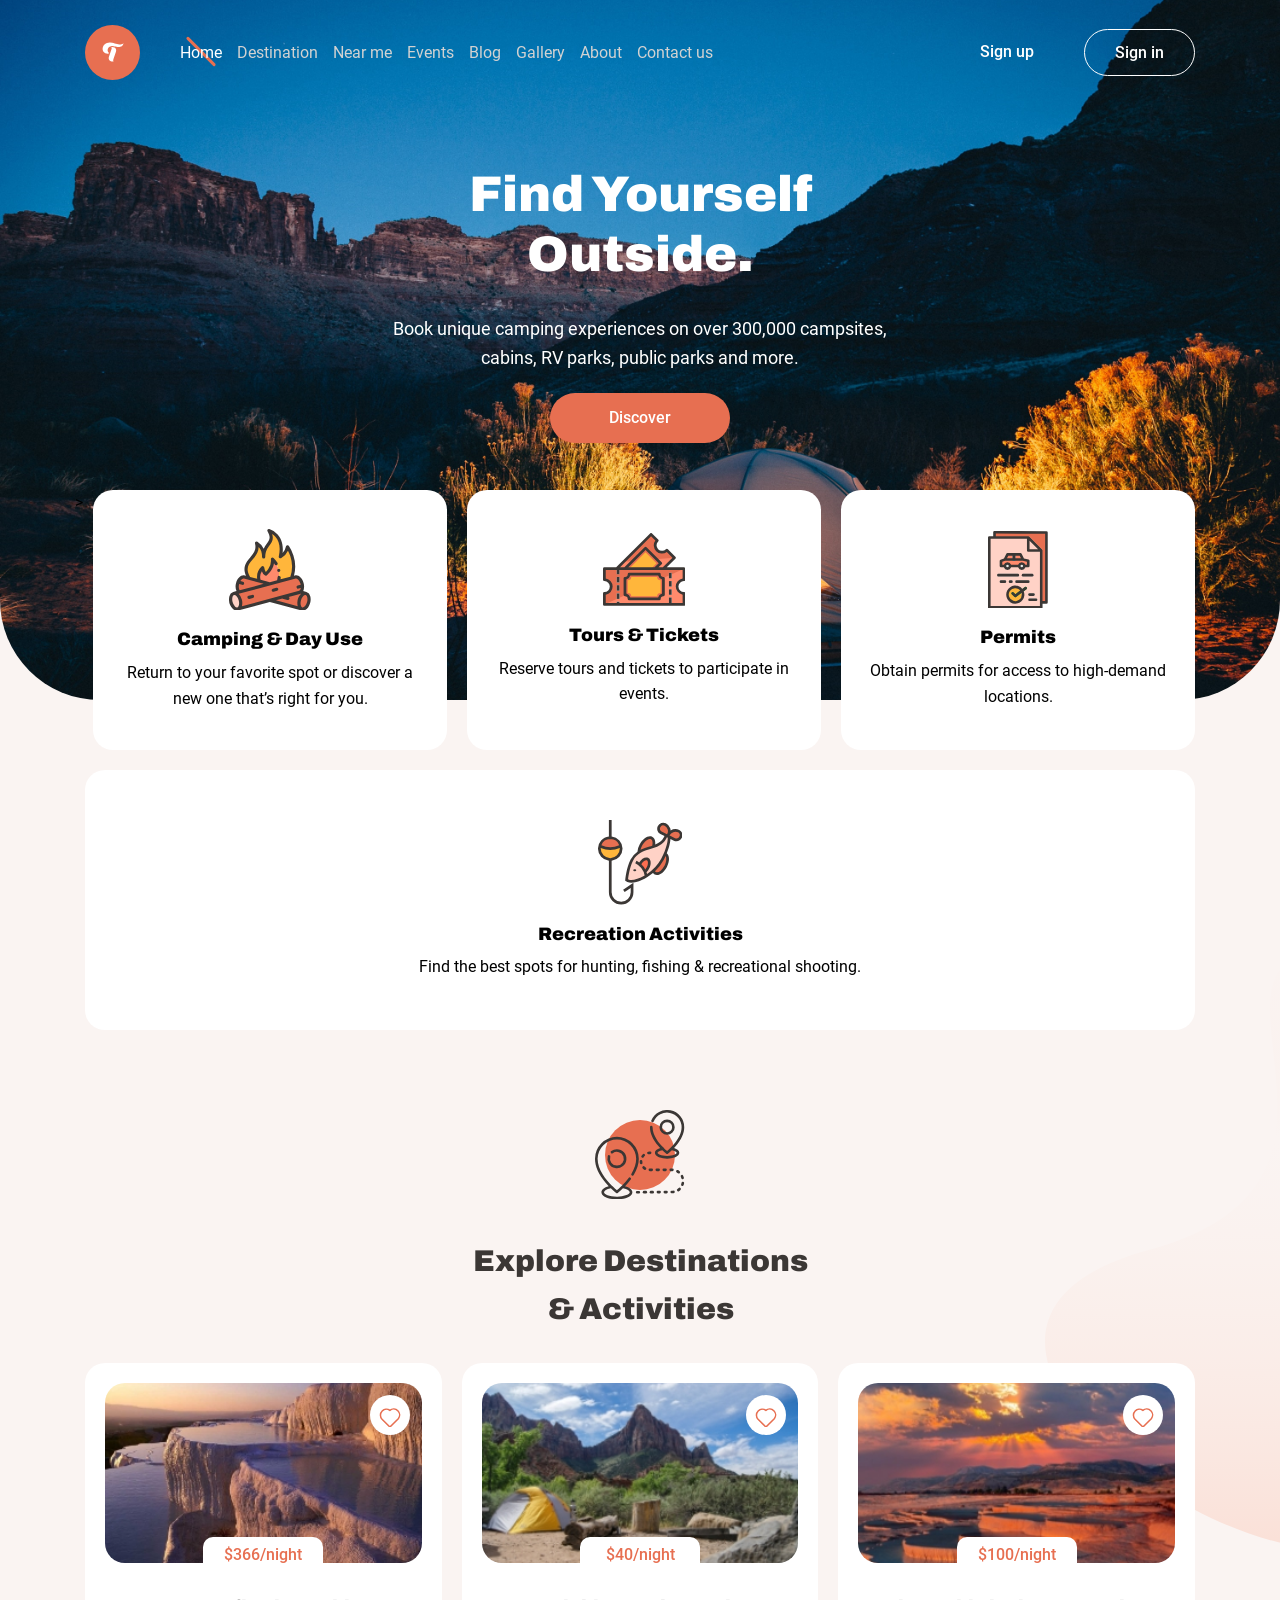
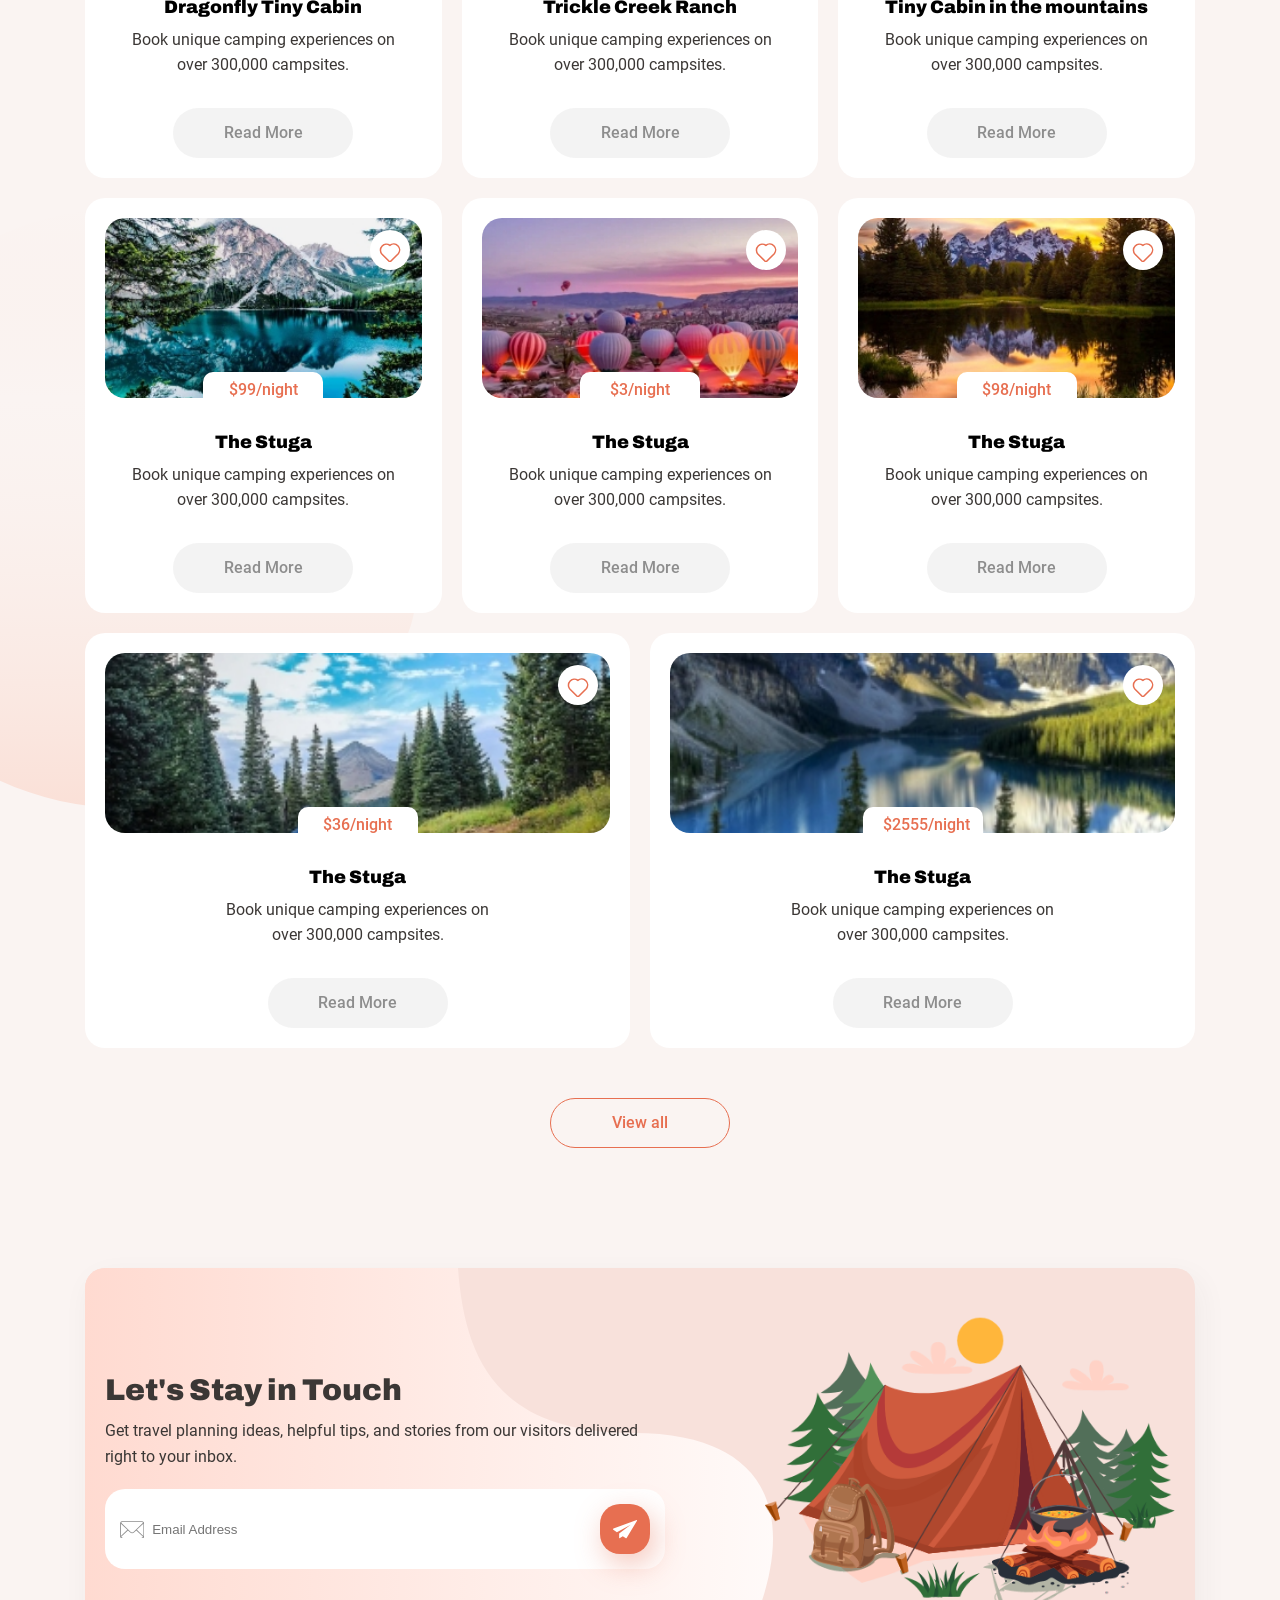
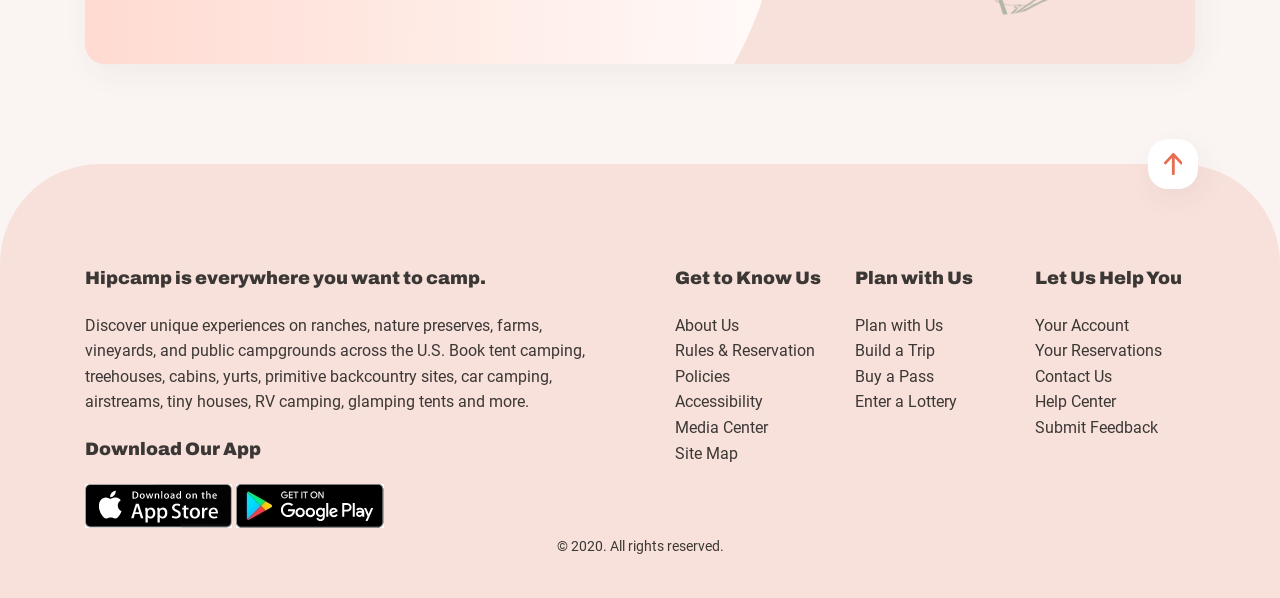
==== index.html @ a6849188 "another shit" ====
<!DOCTYPE html>
<html lang="en">
<head>
    <meta charset="UTF-8">
    <meta name="viewport" content="width=device-width, initial-scale=1.0">
    <title>Camping web</title>
    <link rel="icon" type="image\png" href="./images/Group 86.png">
    <link rel="stylesheet" href="./styles/app.css">
</head>
<body >
    <header class="header">
        <div class="container">
            <nav class="nav">
<div class="nav-wrapper">


    <a href="" class="logo">
<svg class="logo__img" xmlns="http://www.w3.org/2000/svg" width="50" height="50" viewBox="0 0 50 50"><g transform="translate(0 -0.266)"><circle cx="25" cy="25" r="25" transform="translate(0 0.266)" fill="#e76f51"/><path d="M18.962-15.292a4.18,4.18,0,0,1-.3,1.237A3.231,3.231,0,0,1,17.951-13a3.642,3.642,0,0,1-1.139.756,5.089,5.089,0,0,1-1.6.373,7.131,7.131,0,0,1-1.757-.059q-.854-.137-1.7-.314t-1.678-.324A6.871,6.871,0,0,0,8.4-12.661a5.757,5.757,0,0,0-1.394.294,3.813,3.813,0,0,0-1.217.677,3.266,3.266,0,0,0-.854,1.119,3.674,3.674,0,0,0-.324,1.6,3.04,3.04,0,0,0,.236,1.227,4.13,4.13,0,0,0,.54.923,3.008,3.008,0,0,0,.579.579q.275.2.353.177a6.332,6.332,0,0,1-2.748.2A4.347,4.347,0,0,1,1.53-6.762,4.028,4.028,0,0,1,.313-8.46a4.731,4.731,0,0,1-.275-2.2,5.461,5.461,0,0,1,.638-2.12,5.239,5.239,0,0,1,1.355-1.6,6.385,6.385,0,0,1,1.953-1.031,8.462,8.462,0,0,1,2.434-.412,10.11,10.11,0,0,1,2.365.2q1.148.236,2.248.55t2.13.6a10.79,10.79,0,0,0,2.022.363,5.8,5.8,0,0,0,1.934-.167A4.707,4.707,0,0,0,18.962-15.292ZM7.93-9.343q.039-.118.147-.471a3.866,3.866,0,0,0,.147-.756,2.423,2.423,0,0,0-.049-.785.807.807,0,0,0-.422-.559q.393.02.471.02h.51a4.481,4.481,0,0,1,2.13.53,3.007,3.007,0,0,1,1.129,1.129,2.883,2.883,0,0,1,.353,1.384,3.964,3.964,0,0,1-.2,1.3L9.971-1.118Q9.932-1,9.824-.647a3.866,3.866,0,0,0-.147.756,2.423,2.423,0,0,0,.049.785.807.807,0,0,0,.422.559q-.393-.02-.471-.02h-.51A4.481,4.481,0,0,1,7.037.9,3.007,3.007,0,0,1,5.908-.225a2.883,2.883,0,0,1-.353-1.384,3.964,3.964,0,0,1,.2-1.3Z" transform="translate(15.989 32.095)" fill="#fff"/></g></svg>
    </a>
    <ul class="menu">
    <li class="menu__item">
        <a href="" class="menu__link menu__link--active">Home</a>
    </li>
    <li class="menu__item">
        <a href="" class="menu__link">Destination</a>
    </li>
    <li class="menu__item">
        <a href="" class="menu__link">Near me</a>
    </li>
    <li class="menu__item">
        <a href="" class="menu__link">Events</a>
    </li>
    
    <li class="menu__item">
        <a href="" class="menu__link">Blog</a>
    </li>
    <li class="menu__item">
        <a href="" class="menu__link">Gallery</a>
    </li>
    <li class="menu__item">
        <a href="" class="menu__link">About</a>
    </li>
    <li class="menu__item">
        <a href="" class="menu__link">Contact us</a>
    </li>
    
    
    
    </ul>

</div>

                
            
            <ul class="mobile-menu">
            <li class="mobile-menu__item">
                <a href="" class="mobile-menu__link mobile-menu__link--active">Home</a>
            </li>
            <li class="mobile-menu__item">
                <a href="" class="mobile-menu__link">Destination</a>
            </li>
            <li class="mobile-menu__item">
                <a href="" class="mobile-menu__link">Near me</a>
            </li>
            <li class="mobile-menu__item">
                <a href="" class="mobile-menu__link">Events</a>
            </li>
            
            <li class="mobile-menu__item">
                <a href="" class="mobile-menu__link">Blog</a>
            </li>
            <li class="mobile-menu__item">
                <a href="" class="mobile-menu__link">Gallery</a>
            </li>
            <li class="mobile-menu__item">
                <a href="" class="mobile-menu__link">About</a>
            </li>
            <li class="mobile-menu__item">
                <a href="" class="mobile-menu__link">Contact us</a>
            </li>
            
            
            
            
            
            
            <div class="nav-links">
            <a href="" class="nav-link">Sign up</a>
            <a href="" class="nav-link nav-link--border">Sign in</a>
            </div>
            </ul>
            
            <div class="header-links">
                <a href="" class="header-link">Sign up</a>
                <a href="" class="header-link header-link--border">Sign in</a>
            </div>
            <div class="navbtn">
                <span class="nav-line"></span>
            </div>
            
            </nav>
            <div class="header-content">

<h1 class="header-content__title">Find Yourself
Outside.</h1>

<p class="header-content__text">Book unique camping experiences on over 300,000 campsites, cabins, RV parks, public parks and more.</p>

<a href="" class="header-content__btn  btn">Discover</a>

            </div>

        </div>






    </header>
<main class="main">
<div class="container">

<section class="services">>
<div class="service">
<svg class="service__svg" xmlns="http://www.w3.org/2000/svg" width="81.718" height="81.654" viewBox="0 0 81.718 81.654"><g transform="translate(0 1.595)"><ellipse cx="4.784" cy="7.974" rx="4.784" ry="7.974" transform="translate(0 64.202) rotate(-15.009)" fill="#ffd2c6"/><path d="M28.8,317.021c2.552-.684,5.545,2.21,6.685,6.464s-.005,8.257-2.558,8.941l32.106-8.6L94.7,315.873a2.971,2.971,0,0,0,.855-.383c1.939-1.263,2.706-4.813,1.7-8.557-1.14-4.254-4.133-7.148-6.685-6.464l-3.788,1.015-13.1,3.511-8.648,2.317L34.517,315.49Z" transform="translate(-24.195 -254.061)" fill="#e76f51" fill-rule="evenodd"/><path d="M286.522,395.186Zm-.855.383L256,403.518l32.106,8.6c-2.552-.684-3.7-4.687-2.558-8.941s4.133-7.148,6.685-6.464l-5.712-1.531A2.969,2.969,0,0,1,285.668,395.569Z" transform="translate(-215.158 -333.757)" fill="#e76f51" fill-rule="evenodd"/><ellipse cx="7.974" cy="4.784" rx="7.974" ry="4.784" transform="translate(68.344 77.133) rotate(-74.991)" fill="#e76f51"/><path d="M53.322,315.491l30.521-8.178-10.568-2.832-10.228-2.74L58.3,300.47c-2.552-.684-5.545,2.21-6.685,6.464C50.615,310.678,51.383,314.228,53.322,315.491Z" transform="translate(-43 -254.062)" fill="#e76f51" fill-rule="evenodd"/><path d="M186.27,210.689l10.568,2.832,8.648-2.317c2.776-11.318-2.276-18.89-6.024-22.422,1.116,9.33-6.7,14.991-6.7,14.991-2.791-2.073-3.11-6.379-3.11-6.379-3.649,3.649-4.961,7.633-3.383,13.3Z" transform="translate(-155.995 -160.269)" fill="#ff8a6c" fill-rule="evenodd"/><path d="M120.047,60.42c-1.578-5.663-.266-9.646,3.383-13.3,0,0,.319,4.306,3.11,6.379,0,0,7.814-5.662,6.7-14.991,3.748,3.532,8.8,11.1,6.024,22.422l13.1-3.511c6.324-16.937-4.075-31.235-4.075-31.235a14.4,14.4,0,0,1-7.177,9.967C145.978,14.387,129.711,10,129.711,10c7.254,13.2-5.263,12.039-5.263,26.314,0-5.84-1.754-10.207-7.1-13.795,3.943,15.923-18.359,16.993-7.533,35.16Z" transform="translate(-89.772 -10.001)" fill="#ffb63b" fill-rule="evenodd"/></g><g transform="translate(0.016)"><path d="M81.256,67.249a5.7,5.7,0,0,0-3.784-4.233l-3.332-.893a7.94,7.94,0,0,0,.549-1.407,12.724,12.724,0,0,0-.1-6.66c-1.389-5.183-5.183-8.518-8.638-7.592l-.962.258a35.492,35.492,0,0,0-.566-20.169,36.758,36.758,0,0,0-4.633-9.706,1.595,1.595,0,0,0-2.859.656,12.516,12.516,0,0,1-3.351,6.539c1.126-9.475-1.95-15.288-4.952-18.6A18.966,18.966,0,0,0,40.338.056a1.595,1.595,0,0,0-1.813,2.308C42.093,8.856,40.516,11,37.9,14.539a26.973,26.973,0,0,0-3.226,5.224,16.847,16.847,0,0,0-6.225-6.972A1.595,1.595,0,0,0,26.015,14.5c1.575,6.36-1.55,10.046-4.859,13.948-3.791,4.472-8.034,9.479-4.192,18.355L15.7,46.463c-3.455-.926-7.25,2.409-8.638,7.592a11.7,11.7,0,0,0,.451,8.067l-3.333.893A5.7,5.7,0,0,0,.4,67.249,13.622,13.622,0,0,0,3.74,79.727a6.2,6.2,0,0,0,4.229,1.927A4.487,4.487,0,0,0,9.133,81.5h0l31.692-8.492L72.519,81.5a4.513,4.513,0,0,0,1.172.154c3.1,0,6.233-3.145,7.466-7.746a12.727,12.727,0,0,0,.1-6.661Zm-14.478-17.7c1.457-.39,3.787,1.81,4.732,5.336.074.277.137.555.189.833l-2.944.789a1.595,1.595,0,1,0,.825,3.081l2.224-.6a6.692,6.692,0,0,1-.181.85,2.681,2.681,0,0,1-1.543,2.03L12.935,77.18a12.656,12.656,0,0,0-.117-6.573,12.771,12.771,0,0,0-3.18-5.752ZM23.589,30.51c2.847-3.358,6-7.08,6.043-12.6,2.4,2.566,3.432,5.675,3.432,10.005a1.595,1.595,0,0,0,3.19,0c0-5.763,2.143-8.669,4.215-11.478,2.272-3.081,4.441-6.023,2.665-11.523a16.291,16.291,0,0,1,3.233,2.785c4.139,4.657,5.283,11.288,3.4,19.709a1.595,1.595,0,0,0,2.254,1.782,16.01,16.01,0,0,0,6.942-7.5,37.34,37.34,0,0,1,2.454,5.94,31.419,31.419,0,0,1-.065,20.07l-9.817,2.63c.09-.58.163-1.157.216-1.728a1.595,1.595,0,0,0-3.176-.293,25.921,25.921,0,0,1-.449,2.934l-7.3,1.956-9.252-2.479a10.392,10.392,0,0,1,1.26-8.525A9.123,9.123,0,0,0,35.8,46.379a1.6,1.6,0,0,0,1.887.011c.3-.215,6.21-4.59,7.3-12.067.247.353.494.728.736,1.127A1.595,1.595,0,0,0,48.447,33.8a23.5,23.5,0,0,0-3.9-4.849,1.595,1.595,0,0,0-2.677,1.35,13.912,13.912,0,0,1-2.592,9.8,18.188,18.188,0,0,1-2.453,2.845A9.373,9.373,0,0,1,35.232,38.6a1.595,1.595,0,0,0-2.718-1.01C28.929,41.176,27.52,45.1,28.169,49.8l-7.087-1.9c-4.917-8.637-1.632-12.512,2.508-17.4ZM10.1,55.064l3.04.815a1.595,1.595,0,0,0,.825-3.081l-2.648-.71c1.1-1.824,2.544-2.816,3.56-2.544l19.79,5.3L10.718,61.263C9.836,60.173,9.406,57.809,10.1,55.064Zm-6.52,18.02a9.653,9.653,0,0,1-.113-4.958A2.681,2.681,0,0,1,5.006,66.1a1.34,1.34,0,0,1,.348-.044,3.113,3.113,0,0,1,2,1.031,9.652,9.652,0,0,1,2.381,4.35c.945,3.527.025,6.6-1.43,6.987a2.682,2.682,0,0,1-2.351-.986,9.651,9.651,0,0,1-2.381-4.35Zm49.9-3.466c.025.008.049.017.074.024l4.917,1.317a1.594,1.594,0,0,0,1.107-2.975l11.327-3.035a4.456,4.456,0,0,0,.632-.222l.477.128a13.626,13.626,0,0,0-3.3,12.325L46.988,71.358Zm24.6,3.466c-.945,3.527-3.28,5.726-4.732,5.336s-2.375-3.461-1.43-6.987a9.65,9.65,0,0,1,2.381-4.35,3.112,3.112,0,0,1,2-1.031,1.347,1.347,0,0,1,.348.044,2.681,2.681,0,0,1,1.543,2.03A9.651,9.651,0,0,1,78.077,73.083Z" transform="translate(0.001 -0.001)" fill="#3b3735"/><path d="M301.967,250.476a1.6,1.6,0,1,0,1.6-1.595h0A1.594,1.594,0,0,0,301.967,250.476Z" transform="translate(-253.809 -209.19)" fill="#3b3735"/><path d="M116.819,417.224a1.6,1.6,0,0,0,.414-.055l3.513-.941a1.595,1.595,0,1,0-.825-3.081l-3.513.941a1.595,1.595,0,0,0,.412,3.136Z" transform="translate(-96.848 -347.213)" fill="#3b3735"/><path d="M268.806,372.174a1.6,1.6,0,0,0,.414-.055l3.513-.941a1.595,1.595,0,0,0-.825-3.081l-3.513.941a1.6,1.6,0,0,0,.412,3.136Z" transform="translate(-224.597 -309.347)" fill="#3b3735"/></g></svg>    <h3 class="service__title">Camping & Day Use</h3>
<p class="service__caption">Return to your favorite spot or discover a new one that’s right for you.</p>

</div>
<div class="service">
<svg class="service__svg" xmlns="http://www.w3.org/2000/svg" width="82.405" height="72.79" viewBox="0 0 82.405 72.79"><g transform="translate(0 -28.001)"><path d="M123.552,51.843a6.868,6.868,0,0,1-9.713-9.713L107.709,36,72,71.708h46.7l12.361-12.361Z" transform="translate(-59.639 -6.625)" fill="#e76f51"/><path d="M72,184.36h46.7L131.057,172l-50.816,4.12Z" transform="translate(-59.639 -119.277)" fill="#ff8a6c"/><path d="M128,136.6,148.6,116l15.108,15.108-5.494,5.494Z" transform="translate(-106.025 -72.891)" fill="#e76f51"/><path d="M152,156.48,168.389,140l11.079,11.079-5.311,5.4Z" transform="translate(-125.905 -92.771)" fill="#ffb63b"/><path d="M80.791,253.853a6.867,6.867,0,0,1,6.867-6.867V236H8v10.987A6.867,6.867,0,0,1,8,260.72v10.987H87.658V260.72A6.867,6.867,0,0,1,80.791,253.853Z" transform="translate(-6.627 -172.29)" fill="#e76f51"/><path d="M8,271.708H87.658V260.72a6.867,6.867,0,0,1,0-13.734V236Z" transform="translate(-6.627 -172.29)" fill="#ff8a6c"/><g transform="translate(13.734 63.709)"><path d="M384,260h2.747v5.494H384Z" transform="translate(-331.81 -255.879)" fill="#fff"/><path d="M384,308h2.747v5.494H384Z" transform="translate(-331.81 -295.638)" fill="#fff"/><path d="M384,356h2.747v5.494H384Z" transform="translate(-331.81 -335.398)" fill="#fff"/><path d="M384,404h2.747v5.494H384Z" transform="translate(-331.81 -375.157)" fill="#fff"/><path d="M80,236h2.747v5.494H80Z" transform="translate(-80 -235.999)" fill="#fff"/><path d="M80,284h2.747v5.494H80Z" transform="translate(-80 -275.759)" fill="#fff"/><path d="M80,332h2.747v5.494H80Z" transform="translate(-80 -315.518)" fill="#fff"/><path d="M80,380h2.747v5.494H80Z" transform="translate(-80 -355.278)" fill="#fff"/><path d="M80,428h2.747v2.747H80Z" transform="translate(-80 -395.037)" fill="#fff"/></g><path d="M166.456,288.6V272.119a4.12,4.12,0,0,1-4.12-4.12H132.12a4.12,4.12,0,0,1-4.12,4.12V288.6a4.12,4.12,0,0,1,4.12,4.12h30.215A4.12,4.12,0,0,1,166.456,288.6Z" transform="translate(-106.025 -198.796)" fill="#e76f51"/><path d="M176.962,300.023V287.2a3.379,3.379,0,0,1-3.531-3.2h-25.9A3.379,3.379,0,0,1,144,287.2v12.819a3.379,3.379,0,0,1,3.531,3.2h25.9A3.379,3.379,0,0,1,176.962,300.023Z" transform="translate(-119.279 -212.049)" fill="#ffb63b"/><g transform="translate(0 28.001)"><path d="M81.031,76.07A1.373,1.373,0,0,0,82.4,74.7V63.709a1.373,1.373,0,0,0-1.373-1.373H63.75l8.643-8.643a1.373,1.373,0,0,0,0-1.942l-7.506-7.5a1.373,1.373,0,0,0-1.942,0,5.494,5.494,0,1,1-7.769-7.771,1.373,1.373,0,0,0,0-1.942L49.045,28.4a1.373,1.373,0,0,0-1.942,0L13.17,62.336H1.373A1.373,1.373,0,0,0,0,63.709V74.7A1.373,1.373,0,0,0,1.373,76.07a5.494,5.494,0,0,1,0,10.987A1.373,1.373,0,0,0,0,88.431V99.418a1.373,1.373,0,0,0,1.373,1.373H81.031A1.373,1.373,0,0,0,82.4,99.418V88.431a1.373,1.373,0,0,0-1.373-1.373,5.494,5.494,0,1,1,0-10.987ZM48.069,31.316l4.269,4.269a8.24,8.24,0,0,0,11.494,11.5l5.647,5.642-9.614,9.614H55.509l3.149-3.149a1.373,1.373,0,0,0,0-1.942L43.551,42.137a1.373,1.373,0,0,0-1.942,0l-20.2,20.2H17.054ZM25.294,62.336,42.576,45.05l13.17,13.166-4.12,4.12ZM79.658,89.69v8.354H68.671V92.551H65.924v5.494H16.481V96.671H13.734v1.373H2.747V89.69a8.24,8.24,0,0,0,0-16.253V65.083H13.734V69.2h2.747v-4.12H79.658v8.354a8.24,8.24,0,0,0,0,16.253Z" transform="translate(0 -28.001)" fill="#3b3735"/><path d="M384.024,260h2.747v5.494h-2.747Z" transform="translate(-318.096 -220.17)" fill="#3b3735"/><path d="M384.024,308h2.747v5.494h-2.747Z" transform="translate(-318.096 -259.93)" fill="#3b3735"/><path d="M384.024,356h2.747v5.494h-2.747Z" transform="translate(-318.096 -299.69)" fill="#3b3735"/><path d="M80.024,284h2.747v5.494H80.024Z" transform="translate(-66.286 -240.05)" fill="#3b3735"/><path d="M80.024,332h2.747v5.494H80.024Z" transform="translate(-66.286 -279.81)" fill="#3b3735"/><path d="M80.024,380h2.747v5.494H80.024Z" transform="translate(-66.286 -319.569)" fill="#3b3735"/><path d="M159.829,264.119a2.747,2.747,0,0,1-2.747-2.747A1.373,1.373,0,0,0,155.709,260H125.494a1.373,1.373,0,0,0-1.373,1.373,2.747,2.747,0,0,1-2.747,2.747A1.373,1.373,0,0,0,120,265.493v16.481a1.374,1.374,0,0,0,1.373,1.373,2.747,2.747,0,0,1,2.747,2.747,1.373,1.373,0,0,0,1.373,1.373h30.215a1.373,1.373,0,0,0,1.373-1.373,2.747,2.747,0,0,1,2.747-2.747,1.373,1.373,0,0,0,1.373-1.373V265.493A1.373,1.373,0,0,0,159.829,264.119Zm-1.373,16.654a5.515,5.515,0,0,0-3.943,3.947H126.7a5.517,5.517,0,0,0-3.95-3.947v-14.08a5.517,5.517,0,0,0,3.95-3.947h27.816a5.516,5.516,0,0,0,3.943,3.947Z" transform="translate(-99.399 -220.17)" fill="#3b3735"/></g></g></svg>    <h3 class="service__title">Tours & Tickets</h3>
<p class="service__caption">Reserve tours and tickets to participate in events.</p>

</div>
<div class="service">
<svg class="service__svg" xmlns="http://www.w3.org/2000/svg" width="59.735" height="77.729" viewBox="0 0 59.735 77.729"><g transform="translate(-88 -16)"><path d="M179.943,94.123H128V24l51.943.186Z" transform="translate(-33.507 -6.701)" fill="#e76f51"/><path d="M176.047,114.228H128V48h35.062l12.986,12.986Z" transform="translate(-33.507 -26.806)" fill="#ff8a6c"/><path d="M147.943,125.938H96V56h38.957l12.986,12.986Z" transform="translate(-6.701 -33.507)" fill="#ffd2c6"/><path d="M195.27,171.687H168v-5.194l3.9-1.3,2.6-5.194h12.986l2.6,5.194,5.194,1.3Z" transform="translate(-67.014 -120.626)" fill="#ff8a6c"/><path d="M210.18,165.194H192L194.6,160h12.986Z" transform="translate(-87.118 -120.626)" fill="#ff8a6c"/><ellipse cx="3.5" cy="3" rx="3.5" ry="3" transform="translate(103.867 48.436)" fill="#eaeae8"/><ellipse cx="2.5" cy="3" rx="2.5" ry="3" transform="translate(118.867 48.436)" fill="#eaeae8"/><path d="M194.6,221.194a2.6,2.6,0,1,1,2.6-2.6A2.6,2.6,0,0,1,194.6,221.194Zm0-3.9a1.3,1.3,0,1,0,1.3,1.3A1.3,1.3,0,0,0,194.6,217.3Z" transform="translate(-87.118 -167.535)" fill="#cbcbcb"/><path d="M282.6,221.194a2.6,2.6,0,1,1,2.6-2.6A2.6,2.6,0,0,1,282.6,221.194Zm0-3.9a1.3,1.3,0,1,0,1.3,1.3A1.3,1.3,0,0,0,282.6,217.3Z" transform="translate(-160.834 -167.535)" fill="#cbcbcb"/><path d="M240,160h2.6v6.493H240Z" transform="translate(-127.327 -120.626)" fill="#0bafea"/><path d="M348.986,68.986H336V56Z" transform="translate(-207.744 -33.507)" fill="#ffd2c6"/><g transform="translate(97.09 58.853)"><path d="M164.777,282.6H145.3a1.3,1.3,0,1,1,0-2.6h19.479a1.3,1.3,0,1,1,0,2.6Z" transform="translate(-144 -280)" fill="#cbcbcb"/><path d="M165.194,322.6h-3.9a1.3,1.3,0,0,1,0-2.6h3.9a1.3,1.3,0,0,1,0,2.6Z" transform="translate(-157.403 -313.507)" fill="#cbcbcb"/><path d="M218.6,322.6h-1.3a1.3,1.3,0,1,1,0-2.6h1.3a1.3,1.3,0,1,1,0,2.6Z" transform="translate(-204.313 -313.507)" fill="#cbcbcb"/><path d="M268.986,322.6H257.3a1.3,1.3,0,1,1,0-2.6h11.687a1.3,1.3,0,0,1,0,2.6Z" transform="translate(-237.82 -313.507)" fill="#cbcbcb"/></g><circle cx="7.5" cy="7.5" r="7.5" transform="translate(106.867 72.436)" fill="#ffb63b"/><path d="M235.894,370.388a1.3,1.3,0,0,1-.919-.38l-2.6-2.6a1.3,1.3,0,0,1,1.837-1.837l1.8,1.8,9.488-7.116a1.3,1.3,0,1,1,1.558,2.078l-10.389,7.791A1.3,1.3,0,0,1,235.894,370.388Z" transform="translate(-120.624 -288.161)" fill="#02a437"/><path d="M306.389,282.6H297.3a1.3,1.3,0,1,1,0-2.6h9.09a1.3,1.3,0,1,1,0,2.6Z" transform="translate(-174.237 -221.147)" fill="#cbcbcb"/><path d="M341.194,402.6h-3.9a1.3,1.3,0,0,1,0-2.6h3.9a1.3,1.3,0,0,1,0,2.6Z" transform="translate(-207.744 -321.668)" fill="#cbcbcb"/><path d="M343.791,434.6H337.3a1.3,1.3,0,1,1,0-2.6h6.493a1.3,1.3,0,0,1,0,2.6Z" transform="translate(-207.744 -348.474)" fill="#cbcbcb"/><g transform="translate(88 16)"><path d="M146.441,16.186,94.5,16h0a1.3,1.3,0,0,0-1.3,1.3v3.9H89.3a1.3,1.3,0,0,0-1.3,1.3V92.431a1.3,1.3,0,0,0,1.3,1.3h51.943a1.3,1.3,0,0,0,1.3-1.3V88.72h3.9a1.3,1.3,0,0,0,1.3-1.3V17.484A1.3,1.3,0,0,0,146.441,16.186Zm-6.5,74.946H90.6V23.791h36.36V35.479a1.3,1.3,0,0,0,1.3,1.3h11.687Zm-10.389-65.5,8.552,8.552h-8.552Zm15.583,60.5h-2.6V35.479a1.3,1.3,0,0,0-.38-.918L129.174,21.575a1.3,1.3,0,0,0-.918-.38H95.791V18.6l49.346.176Z" transform="translate(-88 -16)" fill="#3b3735"/><path d="M161.3,166.284h2.821a3.9,3.9,0,0,0,7.345,0h6.94a3.9,3.9,0,0,0,7.345,0h2.821a1.3,1.3,0,0,0,1.3-1.3v-5.194a1.3,1.3,0,0,0-.984-1.26l-4.615-1.154-2.33-4.66a1.3,1.3,0,0,0-1.161-.718H167.791a1.3,1.3,0,0,0-1.161.718l-2.357,4.713-3.386,1.128a1.3,1.3,0,0,0-.888,1.232v5.194A1.3,1.3,0,0,0,161.3,166.284Zm6.493,0a1.3,1.3,0,1,1,1.3-1.3A1.3,1.3,0,0,1,167.791,166.284Zm14.284,0a1.3,1.3,0,1,1,1.3-1.3A1.3,1.3,0,0,1,182.076,166.284Zm-.8-9.09h-5.69v-2.6h4.392Zm-12.679-2.6h4.392v2.6H167.3Zm-6,6.13,2.808-.936h17.81l4.055,1.014v2.882h-1.522a3.9,3.9,0,0,0-7.345,0h-6.94a3.9,3.9,0,0,0-7.345,0H162.6Z" transform="translate(-148.313 -129.924)" fill="#3b3735"/><path d="M166.076,281.3a1.3,1.3,0,0,0-1.3-1.3H145.3a1.3,1.3,0,1,0,0,2.6h19.479A1.3,1.3,0,0,0,166.076,281.3Z" transform="translate(-134.91 -237.147)" fill="#3b3735"/><path d="M165.194,320h-3.9a1.3,1.3,0,0,0,0,2.6h3.9a1.3,1.3,0,0,0,0-2.6Z" transform="translate(-148.313 -270.654)" fill="#3b3735"/><path d="M217.3,320a1.3,1.3,0,1,0,0,2.6h1.3a1.3,1.3,0,1,0,0-2.6Z" transform="translate(-195.223 -270.654)" fill="#3b3735"/><path d="M270.284,321.3a1.3,1.3,0,0,0-1.3-1.3H257.3a1.3,1.3,0,1,0,0,2.6h11.687A1.3,1.3,0,0,0,270.284,321.3Z" transform="translate(-228.73 -270.654)" fill="#3b3735"/><path d="M218.946,353.691l-2.5,1.876a9.066,9.066,0,1,0,1.32,2.256l2.74-2.054a1.3,1.3,0,0,0-1.558-2.078Zm-3.117,7.532a6.5,6.5,0,1,1-1.461-4.1l-4.91,3.682-1.8-1.8a1.3,1.3,0,0,0-1.837,1.837l2.6,2.6a1.3,1.3,0,0,0,1.7.121l5.468-4.1a6.475,6.475,0,0,1,.245,1.764Z" transform="translate(-182.067 -297.592)" fill="#3b3735"/><path d="M296,281.3a1.3,1.3,0,0,0,1.3,1.3h9.09a1.3,1.3,0,1,0,0-2.6H297.3A1.3,1.3,0,0,0,296,281.3Z" transform="translate(-262.237 -237.147)" fill="#3b3735"/><path d="M337.3,400a1.3,1.3,0,0,0,0,2.6h3.9a1.3,1.3,0,0,0,0-2.6Z" transform="translate(-295.744 -337.668)" fill="#3b3735"/><path d="M343.791,432H337.3a1.3,1.3,0,1,0,0,2.6h6.493a1.3,1.3,0,0,0,0-2.6Z" transform="translate(-295.744 -364.474)" fill="#3b3735"/></g></g></svg>    <h3 class="service__title">Permits</h3>
<p class="service__caption">Obtain permits for access to high-demand locations.</p>

</div>
<div class="service">
<svg class="service__svg" xmlns="http://www.w3.org/2000/svg" width="84.509" height="84.507" viewBox="0 0 84.509 84.507"><g transform="translate(-1 -1)"><path d="M64.444,13.662s.886,5.643-3.966,17.079c-.75,1.731-1.622,3.612-2.658,5.629a40.054,40.054,0,0,1-9.078,11.408,47.979,47.979,0,0,1-7.183,5.3v.014c-7.265,4.389-14.625,6.215-18.21,4.457L22,56.9s.94-11.64,5.207-19.941a19.382,19.382,0,0,1,7.02-7.728c4.539-2.917,9.909-4.048,14.748-5.7,4.73-1.608,8.941-3.707,11.354-8.423l1.418-2.767,1.349.668Z" transform="translate(7.623 4.117)" fill="#ffd2c6"/><g transform="translate(41.809 5.089)"><path d="M56.185,11.047a7.839,7.839,0,0,1-.886,3.6l-.709,1.39-1.349-.668-5.384-2.631a4.466,4.466,0,0,1-1.895-6.12A4.787,4.787,0,0,1,50.188,4a4.424,4.424,0,0,1,1.935.45,7.249,7.249,0,0,1,4.062,6.6Z" transform="translate(-25.68 -4)" fill="#e76f51"/><path d="M65.576,13.312a4.627,4.627,0,0,1-.532,2.167,4.682,4.682,0,0,1-6.161,2.167L53.5,15.016l-1.349-.654.709-1.39A7.992,7.992,0,0,1,59.906,8.61a7.372,7.372,0,0,1,3.23.75,4.373,4.373,0,0,1,2.44,3.953Z" transform="translate(-23.24 -2.326)" fill="#e76f51"/><path d="M53.533,25.935c2.971,1.458,3.162,6.965.409,12.308s-7.388,8.492-10.359,7.047a4.009,4.009,0,0,1-1.963-2.413A40.054,40.054,0,0,0,50.7,31.469c1.036-2.017,1.908-3.9,2.658-5.629l.014.014Z" transform="translate(-27.063 3.928)" fill="#e76f51"/><path d="M43.7,14.341c2.276,1.063,2.917,4.389,1.922,8.246l.109.341c-4.839,1.649-10.209,2.781-14.748,5.7l-.041-.4a16.8,16.8,0,0,1,2.045-6.72c2.876-5.384,7.674-8.6,10.713-7.169Z" transform="translate(-30.94 -0.37)" fill="#e76f51"/></g><path d="M39.4,29.754c2.222,1.09,2.44,5.07.477,8.887a11.822,11.822,0,0,1-3.012,3.8,18.491,18.491,0,0,0-5.3-7.279c.082-.164.164-.313.245-.477,1.963-3.816,5.357-6.025,7.592-4.934Z" transform="translate(11.094 10.337)" fill="#fc6e51"/><path d="M23.495,20.11a10.668,10.668,0,0,1,.313,2.576A10.9,10.9,0,0,1,2,22.686a10.668,10.668,0,0,1,.313-2.576A23.07,23.07,0,0,0,12.9,22.686,23.07,23.07,0,0,0,23.495,20.11Z" transform="translate(0.363 6.937)" fill="#ffb63b"/><path d="M12.821,14a10.88,10.88,0,0,1,10.591,8.328,23.058,23.058,0,0,1-21.181,0A10.88,10.88,0,0,1,12.821,14Z" transform="translate(0.447 4.719)" fill="#e76f51"/><path d="M77.966,13.493a5.65,5.65,0,0,0-2.9-3.327,8.974,8.974,0,0,0-8.669.526A8.921,8.921,0,0,0,65.981,8.6a8.525,8.525,0,0,0-4.368-5.012,6.068,6.068,0,0,0-7.98,2.774A5.968,5.968,0,0,0,53.253,11a5.647,5.647,0,0,0,2.9,3.324l4.133,2.021L59.5,17.875c-1.87,3.638-4.9,5.56-8.553,7.006.455-3.707-.642-6.664-3.038-7.786-3.747-1.754-9.237,1.655-12.5,7.762a18.206,18.206,0,0,0-2.178,7.056,20.832,20.832,0,0,0-6.86,7.81c-4.338,8.437-5.309,19.967-5.348,20.455l-.075.925,2.181,1.067a9.332,9.332,0,0,0,4.1.823c5.922,0,14.362-3.781,21.489-9.722a4.7,4.7,0,0,0,3.938,2.015c3.4,0,7.443-3.151,10-8.13,2.005-3.9,2.624-7.972,1.653-10.9a5.694,5.694,0,0,0-1.772-2.678c2.823-6.927,3.551-11.706,3.682-14.329l3.382,1.653a5.744,5.744,0,0,0,2.527.582,6.169,6.169,0,0,0,5.452-3.354A5.965,5.965,0,0,0,77.966,13.493ZM55.838,10.141A3.265,3.265,0,0,1,56.057,7.6a3.331,3.331,0,0,1,4.358-1.57,5.817,5.817,0,0,1,2.98,3.423,6.338,6.338,0,0,1-.418,4.93l-.1.195-.144-.071-5.383-2.633a2.957,2.957,0,0,1-1.51-1.736Zm-18.026,16c2.708-5.073,6.885-7.54,8.939-6.577,1.5.7,1.98,3.241,1.243,6.361-.89.289-1.8.57-2.738.857a56.735,56.735,0,0,0-8.963,3.323,17.228,17.228,0,0,1,1.52-3.965Zm-.71,18.38c1.7-3,4.272-4.561,5.545-3.938A1.783,1.783,0,0,1,43.5,41.7c.492,1.484.109,3.808-.979,5.921A11.608,11.608,0,0,1,41.1,49.748,20.2,20.2,0,0,0,37.1,44.522Zm24.624-7.4c.721,2.177.138,5.627-1.491,8.791-2.572,5-6.562,7.408-8.546,6.44a2.262,2.262,0,0,1-.917-.889,41.14,41.14,0,0,0,8.639-11.084c.731-1.42,1.36-2.753,1.945-4.044a3.677,3.677,0,0,1,.371.785Zm-4.739,2.012A41.307,41.307,0,0,1,42.853,54.258c-.157-.611-.353-1.2-.564-1.79a13.658,13.658,0,0,0,2.654-3.6c1.448-2.815,1.874-5.815,1.141-8.025a4.457,4.457,0,0,0-2.238-2.707c-2.726-1.334-6.495.68-8.887,4.625A19.883,19.883,0,0,0,32.22,41.1l-1.2,2.449A17.25,17.25,0,0,1,40.4,55.767c-6.716,3.842-13.235,5.348-16.07,3.957l-.493-.241c.32-2.871,1.555-11.881,4.964-18.511,3.841-7.471,10.662-9.56,17.259-11.582,6.179-1.893,12.567-3.849,15.868-10.269l.811-1.576.784.383c.048,2.114-.356,9.192-6.532,21.2ZM75.161,16.888a3.328,3.328,0,0,1-4.356,1.57l-5.308-2.6-.17-.083.075-.146a6.459,6.459,0,0,1,8.468-3.018,2.942,2.942,0,0,1,1.509,1.736A3.257,3.257,0,0,1,75.161,16.888Z" transform="translate(7.241 0.727)" fill="#3b3735"/><path d="M27.654,73.011l6.059-4.04V73.24a9.541,9.541,0,1,1-19.082,0V41.81a12.262,12.262,0,0,0,0-24.373V1H11.9V17.437a12.262,12.262,0,0,0,0,24.373V73.24a12.267,12.267,0,0,0,24.534,0V63.879l-10.3,6.864ZM13.267,20.082A9.548,9.548,0,0,1,22.2,26.293a21.252,21.252,0,0,1-17.858,0,9.548,9.548,0,0,1,8.929-6.211ZM3.726,29.623c0-.195.018-.384.029-.577a24.3,24.3,0,0,0,19.025,0c.011.192.029.382.029.577a9.541,9.541,0,0,1-19.082,0Z" transform="translate(0 0)" fill="#3b3735"/><ellipse cx="1.5" cy="1" rx="1.5" ry="1" transform="translate(36.254 50.253)" fill="#3b3735"/></g></svg>    <h3 class="service__title">Recreation Activities</h3>
<p class="service__caption">Find the best spots for hunting, fishing & recreational shooting.</p>

</div>






</section>




 <section class="destination">
<svg class="destination__svg" xmlns="http://www.w3.org/2000/svg" width="89.235" height="89.316" viewBox="0 0 89.235 89.316"><g transform="translate(-915 -2018)"><circle cx="35" cy="35" r="35" transform="translate(925 2028)" fill="#e76f51"/><g transform="translate(914.767 2018)"><g transform="translate(0.233 26.847)"><path d="M22.132,153.9a21.924,21.924,0,0,0-21.9,21.9c0,7.5,3.566,15.558,10.6,23.958,1.045,1.248,2.087,2.4,3.086,3.46-4.542,1.24-7.268,3.467-7.268,6.066,0,4.6,7.976,7.085,15.48,7.085s15.48-2.483,15.48-7.085c0-2.6-2.726-4.825-7.264-6.065a71.3,71.3,0,0,0,5.615-6.678,1.31,1.31,0,1,0-2.109-1.554,70.319,70.319,0,0,1-6.765,7.816,1.309,1.309,0,0,0-.571.567c-1.891,1.858-3.482,3.237-4.385,3.99-.893-.746-2.46-2.106-4.327-3.94a1.31,1.31,0,0,0-.656-.652c-5.932-5.967-14.3-16.276-14.3-26.968a19.28,19.28,0,0,1,38.559,0c0,4.643-1.582,9.656-4.7,14.9a1.31,1.31,0,1,0,2.251,1.339c3.364-5.656,5.07-11.12,5.07-16.241A21.924,21.924,0,0,0,22.132,153.9Zm-.8,56.183a1.31,1.31,0,0,0,1.6,0A66.571,66.571,0,0,0,28.2,205.4c4.417.9,6.793,2.635,6.793,3.884,0,.932-1.278,2.032-3.335,2.871a26.111,26.111,0,0,1-9.526,1.595c-7.851,0-12.861-2.645-12.861-4.465,0-1.25,2.376-2.984,6.8-3.885A66.559,66.559,0,0,0,21.33,210.085Z" transform="translate(-0.233 -153.902)" fill="#3b3735"/></g><g transform="translate(12.611 39.225)"><path d="M80.708,224.854a9.444,9.444,0,0,0-5.7,1.891,1.31,1.31,0,1,0,1.568,2.1,6.884,6.884,0,1,1-2.507,3.624,1.31,1.31,0,1,0-2.518-.723,9.523,9.523,0,1,0,9.153-6.891Z" transform="translate(-71.187 -224.854)" fill="#3b3735"/></g><g transform="translate(55.2 0)"><path d="M339.336,38.05c.666-.715,1.353-1.485,2.041-2.308,5.453-6.513,8.218-12.773,8.218-18.609a17.136,17.136,0,0,0-32.921-6.67,1.31,1.31,0,0,0,2.412,1.021,14.517,14.517,0,0,1,27.889,5.649c0,10.823-11.363,21.192-14.515,23.86-.695-.587-1.788-1.548-3.07-2.8a1.308,1.308,0,0,0-.582-.579c-4.522-4.553-10.861-12.38-10.861-20.476a1.31,1.31,0,0,0-2.619,0c0,5.835,2.765,12.1,8.218,18.609.688.822,1.374,1.592,2.04,2.307-3.376,1.014-5.325,2.741-5.325,4.82,0,1.754,1.422,3.3,4.006,4.351a24.742,24.742,0,0,0,16.391,0c2.583-1.053,4.005-2.6,4.005-4.352C344.661,40.794,342.711,39.066,339.336,38.05ZM332.461,46c-6.2,0-9.582-2.067-9.582-3.129,0-.692,1.538-1.958,4.824-2.656a51.178,51.178,0,0,0,3.957,3.511,1.31,1.31,0,0,0,1.6,0,51.118,51.118,0,0,0,3.957-3.511,12.005,12.005,0,0,1,3.619,1.309c.754.459,1.2.963,1.2,1.347C342.042,43.931,338.66,46,332.461,46Z" transform="translate(-315.327 0)" fill="#3b3735"/></g><g transform="translate(64.713 9.513)"><path d="M377.48,54.532a7.621,7.621,0,1,0,7.621,7.621A7.63,7.63,0,0,0,377.48,54.532Zm0,12.623a5,5,0,1,1,5-5A5.007,5.007,0,0,1,377.48,67.155Z" transform="translate(-369.859 -54.532)" fill="#3b3735"/></g><g transform="translate(52.308 41.56)"><path d="M301.789,238.239h-.6a9.881,9.881,0,0,0-1.3.086,1.31,1.31,0,1,0,.346,2.6,7.283,7.283,0,0,1,.956-.063h.6a1.31,1.31,0,0,0,0-2.62Z" transform="translate(-298.753 -238.239)" fill="#3b3735"/></g><g transform="translate(47.975 80.855)"><path d="M276.951,463.5h-.006l-1.73.008a1.31,1.31,0,0,0,.006,2.619h.006l1.73-.008a1.31,1.31,0,0,0-.006-2.619Z" transform="translate(-273.911 -463.496)" fill="#3b3735"/></g><g transform="translate(53.859 58.525)"><path d="M310.682,335.489h-1.73a1.31,1.31,0,1,0,0,2.619h1.73a1.31,1.31,0,1,0,0-2.619Z" transform="translate(-307.642 -335.489)" fill="#3b3735"/></g><g transform="translate(46.542 43.807)"><path d="M269.114,251.541a1.31,1.31,0,0,0-1.851-.075,9.844,9.844,0,0,0-1.32,1.492,1.31,1.31,0,1,0,2.128,1.528,7.239,7.239,0,0,1,.968-1.095A1.31,1.31,0,0,0,269.114,251.541Z" transform="translate(-265.698 -251.12)" fill="#3b3735"/></g><g transform="translate(54.895 80.823)"><path d="M316.617,463.314h-.006l-1.73.008a1.31,1.31,0,0,0,.006,2.619h.006l1.73-.008a1.31,1.31,0,0,0-.006-2.619Z" transform="translate(-313.578 -463.314)" fill="#3b3735"/></g><g transform="translate(41.055 80.886)"><path d="M237.286,463.675h-.006l-1.73.008a1.31,1.31,0,0,0,.006,2.62h.006l1.73-.008a1.31,1.31,0,0,0-.006-2.619Z" transform="translate(-234.246 -463.675)" fill="#3b3735"/></g><g transform="translate(47.558 56.157)"><path d="M274.891,323.185a7.228,7.228,0,0,1-1.15-.9,1.31,1.31,0,1,0-1.816,1.888,9.845,9.845,0,0,0,1.568,1.228,1.31,1.31,0,1,0,1.4-2.215Z" transform="translate(-271.523 -321.919)" fill="#3b3735"/></g><g transform="translate(44.955 49.954)"><path d="M259.349,289.139a7.238,7.238,0,0,1-.133-1.381v-.073a1.309,1.309,0,0,0-1.294-1.325h-.016a1.31,1.31,0,0,0-1.309,1.295v.1a9.861,9.861,0,0,0,.181,1.882,1.31,1.31,0,0,0,2.571-.5Z" transform="translate(-256.597 -286.361)" fill="#3b3735"/></g><g transform="translate(60.779 58.525)"><path d="M350.349,335.489h-1.73a1.31,1.31,0,1,0,0,2.619h1.73a1.31,1.31,0,1,0,0-2.619Z" transform="translate(-347.309 -335.489)" fill="#3b3735"/></g><g transform="translate(81.29 59.947)"><path d="M468.444,344.888a12.471,12.471,0,0,0-1.6-1.075,1.31,1.31,0,0,0-1.286,2.282,9.878,9.878,0,0,1,1.266.849,1.31,1.31,0,0,0,1.624-2.056Z" transform="translate(-464.888 -343.645)" fill="#3b3735"/></g><g transform="translate(75.653 80.631)"><path d="M436.906,463.342a1.31,1.31,0,0,0-1.477-1.118,9.852,9.852,0,0,1-1.306.092h-.245a1.31,1.31,0,0,0,.006,2.619h.251a12.5,12.5,0,0,0,1.653-.117A1.31,1.31,0,0,0,436.906,463.342Z" transform="translate(-432.575 -462.212)" fill="#3b3735"/></g><g transform="translate(82.167 77.672)"><path d="M473.515,445.657a1.309,1.309,0,0,0-1.852-.045,9.9,9.9,0,0,1-1.182.964,1.31,1.31,0,1,0,1.492,2.153,12.53,12.53,0,0,0,1.5-1.22A1.31,1.31,0,0,0,473.515,445.657Z" transform="translate(-469.918 -445.25)" fill="#3b3735"/></g><g transform="translate(86.31 71.695)"><path d="M495.671,411.01a1.31,1.31,0,0,0-1.529,1.045,9.809,9.809,0,0,1-.4,1.47,1.31,1.31,0,1,0,2.467.88,12.413,12.413,0,0,0,.5-1.865A1.31,1.31,0,0,0,495.671,411.01Z" transform="translate(-493.667 -410.987)" fill="#3b3735"/></g><g transform="translate(85.917 64.94)"><path d="M494.587,374.832a12.367,12.367,0,0,0-.678-1.811,1.31,1.31,0,1,0-2.374,1.108,9.734,9.734,0,0,1,.534,1.426,1.31,1.31,0,1,0,2.518-.723Z" transform="translate(-491.412 -372.265)" fill="#3b3735"/></g><g transform="translate(67.698 58.525)"><path d="M390.015,335.489h-1.73a1.31,1.31,0,0,0,0,2.619h1.73a1.31,1.31,0,0,0,0-2.619Z" transform="translate(-386.975 -335.489)" fill="#3b3735"/></g><g transform="translate(61.814 80.792)"><path d="M356.283,463.134h-.006l-1.73.008a1.31,1.31,0,0,0,.006,2.619h.006l1.73-.008a1.31,1.31,0,0,0-.006-2.619Z" transform="translate(-353.243 -463.134)" fill="#3b3735"/></g><g transform="translate(74.618 58.525)"><path d="M429.737,335.5c-.185-.008-.373-.012-.558-.012h-1.23a1.31,1.31,0,0,0,0,2.619h1.23q.222,0,.442.01h.059a1.31,1.31,0,0,0,.057-2.618Z" transform="translate(-426.64 -335.49)" fill="#3b3735"/></g><g transform="translate(68.733 80.76)"><path d="M395.948,462.955h-.006l-1.73.008a1.31,1.31,0,0,0,.006,2.619h.006l1.73-.008a1.31,1.31,0,0,0-.006-2.619Z" transform="translate(-392.908 -462.955)" fill="#3b3735"/></g></g></g></svg>    <h2 class="destination__title">
        Explore Destinations
    & Activities
    </h2>
    <div class="destination__places" id="destination__places">


    <div class="destination__place">
        
        <div class="destination__banner">


                <img src="./images/image2.jpg" alt="" class="destination__box__img" >

                <div class="destination__banner__heart">
<svg class="like" xmlns="http://www.w3.org/2000/svg" width="24.037" height="24.037" viewBox="0 0 24.037 24.037">
  <path id="Path_955" data-name="Path 955" d="M15.822,8.979v.029H4V-2.1A5.915,5.915,0,0,1,9.912-7.841a5.913,5.913,0,0,1,5.849,5.049,5.912,5.912,0,0,1,.061,11.772Z" transform="translate(2.716 20.496) rotate(-45)"  stroke="#e76f51" stroke-width="1.5"/>
</svg>                  
  </div>

               <div class="destination__banner__prices">
               <span class="destination__view__price">$366/night</span> 
            </div>


            </div>

            <h3 class="destination__place_title">Dragonfly Tiny Cabin</h3>
            <p class="destination__place_caption">Book unique camping experiences on over 300,000 campsites.</p>
            <a href="#" class="destination___btn btn">Read More</a>
    
        </div>
    <div class="destination__place">
        
        <div class="destination__banner">


                <img src="./images/image1.jpg" alt="" class="destination__box__img" >

                <div class="destination__banner__heart">
<svg class="like" xmlns="http://www.w3.org/2000/svg" width="24.037" height="24.037" viewBox="0 0 24.037 24.037">
  <path id="Path_955" data-name="Path 955" d="M15.822,8.979v.029H4V-2.1A5.915,5.915,0,0,1,9.912-7.841a5.913,5.913,0,0,1,5.849,5.049,5.912,5.912,0,0,1,.061,11.772Z" transform="translate(2.716 20.496) rotate(-45)"  stroke="#e76f51" stroke-width="1.5"/>
</svg>                      
</div>

               <div class="destination__banner__prices">
               <span class="destination__view__price">$40/night</span> 
            </div>


            </div>

            <h3 class="destination__place_title">Trickle Creek Ranch</h3>
            <p class="destination__place_caption">Book unique camping experiences on over 300,000 campsites.</p>
            <a href="#" class="destination___btn btn">Read More</a>
    
        </div>
    
    <div class="destination__place">
        
        <div class="destination__banner">


                <img src="./images/image3.jpg" alt="" class="destination__box__img" >

                <div class="destination__banner__heart">
<svg class="like" xmlns="http://www.w3.org/2000/svg" width="24.037" height="24.037" viewBox="0 0 24.037 24.037">
  <path id="Path_955" data-name="Path 955" d="M15.822,8.979v.029H4V-2.1A5.915,5.915,0,0,1,9.912-7.841a5.913,5.913,0,0,1,5.849,5.049,5.912,5.912,0,0,1,.061,11.772Z" transform="translate(2.716 20.496) rotate(-45)"  stroke="#e76f51" stroke-width="1.5"/>
</svg>                  
</div>

               <div class="destination__banner__prices">
               <span class="destination__view__price">$100/night</span> 
            </div>


            </div>

            <h3 class="destination__place_title">Tiny Cabin in the mountains</h3>
            <p class="destination__place_caption">Book unique camping experiences on over 300,000 campsites.</p>
            <a href="#" class="destination___btn btn">Read More</a>
    
        </div>
    <div class="destination__place">
        
        <div class="destination__banner">


                <img src="./images/image9.jpg" alt="" class="destination__box__img" >

                <div class="destination__banner__heart">
<svg class="like" xmlns="http://www.w3.org/2000/svg" width="24.037" height="24.037" viewBox="0 0 24.037 24.037">
  <path id="Path_955" data-name="Path 955" d="M15.822,8.979v.029H4V-2.1A5.915,5.915,0,0,1,9.912-7.841a5.913,5.913,0,0,1,5.849,5.049,5.912,5.912,0,0,1,.061,11.772Z" transform="translate(2.716 20.496) rotate(-45)"  stroke="#e76f51" stroke-width="1.5"/>
</svg>                      
</div>

               <div class="destination__banner__prices">
               <span class="destination__view__price">$99/night</span> 
            </div>


            </div>

            <h3 class="destination__place_title">The Stuga</h3>
            <p class="destination__place_caption">Book unique camping experiences on over 300,000 campsites.</p>
            <a href="#" class="destination___btn btn">Read More</a>
    
        </div>
    <div class="destination__place">
        
        <div class="destination__banner">


                <img src="./images/image4.jpg" alt="" class="destination__box__img" >

                <div class="destination__banner__heart">
<svg class="like" xmlns="http://www.w3.org/2000/svg" width="24.037" height="24.037" viewBox="0 0 24.037 24.037">
  <path id="Path_955" data-name="Path 955" d="M15.822,8.979v.029H4V-2.1A5.915,5.915,0,0,1,9.912-7.841a5.913,5.913,0,0,1,5.849,5.049,5.912,5.912,0,0,1,.061,11.772Z" transform="translate(2.716 20.496) rotate(-45)"  stroke="#e76f51" stroke-width="1.5"/>
</svg>                      
</div>

               <div class="destination__banner__prices">
               <span class="destination__view__price">$3/night</span> 
            </div>


            </div>

            <h3 class="destination__place_title">The Stuga</h3>
            <p class="destination__place_caption">Book unique camping experiences on over 300,000 campsites.</p>
            <a href="#" class="destination___btn btn">Read More</a>
    
        </div>
    <div class="destination__place">
        
        <div class="destination__banner">


                <img src="./images/image8.jpg" alt="" class="destination__box__img" >

                <div class="destination__banner__heart">
<svg class="like" xmlns="http://www.w3.org/2000/svg" width="24.037" height="24.037" viewBox="0 0 24.037 24.037">
  <path id="Path_955" data-name="Path 955" d="M15.822,8.979v.029H4V-2.1A5.915,5.915,0,0,1,9.912-7.841a5.913,5.913,0,0,1,5.849,5.049,5.912,5.912,0,0,1,.061,11.772Z" transform="translate(2.716 20.496) rotate(-45)"  stroke="#e76f51" stroke-width="1.5"/>
</svg>                      
</div>

               <div class="destination__banner__prices">
               <span class="destination__view__price">$98/night</span> 
            </div>


            </div>

            <h3 class="destination__place_title">The Stuga</h3>
            <p class="destination__place_caption">Book unique camping experiences on over 300,000 campsites.</p>
            <a href="#" class="destination___btn btn">Read More</a>
    
        </div>
    <div class="destination__place">
        
        <div class="destination__banner">


                <img src="./images/image6.jpg" alt="" class="destination__box__img" >

                <div class="destination__banner__heart">
<svg class="like" xmlns="http://www.w3.org/2000/svg" width="24.037" height="24.037" viewBox="0 0 24.037 24.037">
  <path id="Path_955" data-name="Path 955" d="M15.822,8.979v.029H4V-2.1A5.915,5.915,0,0,1,9.912-7.841a5.913,5.913,0,0,1,5.849,5.049,5.912,5.912,0,0,1,.061,11.772Z" transform="translate(2.716 20.496) rotate(-45)"  stroke="#e76f51" stroke-width="1.5"/>
</svg>                      
</div>

               <div class="destination__banner__prices">
               <span class="destination__view__price">$36/night</span> 
            </div>


            </div>

            <h3 class="destination__place_title">The Stuga</h3>
            <p class="destination__place_caption">Book unique camping experiences on over 300,000 campsites.</p>
            <a href="#" class="destination___btn btn">Read More</a>
    
        </div>
    <div class="destination__place">
        
        <div class="destination__banner">


                <img src="./images/image5.jpg" alt="" class="destination__box__img" >

                <div class="destination__banner__heart">
<svg class="like" xmlns="http://www.w3.org/2000/svg" width="24.037" height="24.037" viewBox="0 0 24.037 24.037">
  <path id="Path_955" data-name="Path 955" d="M15.822,8.979v.029H4V-2.1A5.915,5.915,0,0,1,9.912-7.841a5.913,5.913,0,0,1,5.849,5.049,5.912,5.912,0,0,1,.061,11.772Z" transform="translate(2.716 20.496) rotate(-45)"  stroke="#e76f51" stroke-width="1.5"/>
</svg>                      
</div>

               <div class="destination__banner__prices">
               <span class="destination__view__price">$2555/night</span> 
            </div>


            </div>

            <h3 class="destination__place_title">The Stuga</h3>
            <p class="destination__place_caption">Book unique camping experiences on over 300,000 campsites.</p>
            <a href="#" class="destination___btn btn">Read More</a>
    
        </div>
 
    






        
    </div>
<a href="#" class="destination_viewall btn">View all</a>
</section>



<section class="userletter">

<div class="letter__content">
<h2 class="letter__title">
    Let's Stay in Touch
</h2>
<p class="letter__caption">Get travel planning ideas, helpful tips, and stories from our visitors delivered right to your inbox.</p>

<div class="letter__email_input">

    <form action="">

<svg class="letter__icon" xmlns="http://www.w3.org/2000/svg" width="24.242" height="17.746" viewBox="0 0 24.242 17.746">
  <path id="Path_908" data-name="Path 908" d="M26.215,17.058H8.027A3.03,3.03,0,0,0,5,20.085V31.777A3.031,3.031,0,0,0,8.027,34.8H26.215a3.031,3.031,0,0,0,3.027-3.027V20.085A3.03,3.03,0,0,0,26.215,17.058Zm-18.188.857H26.215a2.168,2.168,0,0,1,1.829,1.007l-9.328,8.81a2.354,2.354,0,0,1-3.189,0L6.2,18.923A2.169,2.169,0,0,1,8.027,17.915ZM5.878,32.062a2.207,2.207,0,0,1-.021-.285V20.085a2.163,2.163,0,0,1,.021-.285l6.491,6.131Zm20.337,1.885H8.027A2.168,2.168,0,0,1,6.2,32.94l6.8-6.419,1.944,1.835a3.22,3.22,0,0,0,4.366,0l1.943-1.835,6.8,6.418A2.167,2.167,0,0,1,26.215,33.947Zm2.169-13.862V31.777a2.2,2.2,0,0,1-.021.285l-6.491-6.131L28.364,19.8A2.251,2.251,0,0,1,28.384,20.085Z" transform="translate(-5 -17.058)" fill="#8d8d8d"/>
</svg>        
        <input type="text" class="letter__input" placeholder="Email Address">
        
        
        <button class="letter__btn">
<svg  class="letter__btn_icon" xmlns="http://www.w3.org/2000/svg" width="24.162" height="18.23" viewBox="0 0 24.162 18.23">
  <path id="Path_909" data-name="Path 909" d="M9.778,15.82,6.954,17.7a.55.55,0,0,1-.816-.439V13.121l11.546-8.66L3.88,11.8.3,9.356A.748.748,0,0,1,.491,8.039L23.709-.37c.314-.126.565.251.377.565L13.606,17.514a.773.773,0,0,1-1.067.188Z" transform="translate(0.012 0.395)" fill="#fff" fill-rule="evenodd"/>
</svg>
        </button>
    </form>




</div>

</div>

<div class="letter__banner">
    <img src="./images/tent.png" alt="" class="letter__cover">
</div>


</section>

</div>
</main>
<footer class="footer">
<div class="container">


    <a href="#destination__places" class="footer__scroll">
        <svg class="footer__arow" xmlns="http://www.w3.org/2000/svg" width="18.68" height="22.175" viewBox="0 0 18.68 22.175">
  <path id="Path_958" data-name="Path 958" d="M22.175,9.358a1.43,1.43,0,0,0-1.43-1.43H5.063l5.813-5.42A1.43,1.43,0,1,0,8.923.421L.455,8.311a1.43,1.43,0,0,0,0,2.091L8.923,18.3A1.43,1.43,0,1,0,10.875,16.2L5.063,10.788H20.746A1.43,1.43,0,0,0,22.175,9.358Z" transform="translate(18.68) rotate(90)" fill="#e76f51"/>
</svg>
</a>



<div class="footer__wrapper">

<div class="footer_left">


    <div class="footer__content">

        <h2 class="footer__title">Hipcamp is everywhere you want to camp.</h2>
        <p class="footer__caption">Discover unique experiences on ranches, nature preserves, farms, vineyards, and public campgrounds across the U.S. Book tent camping, treehouses, cabins, yurts, primitive backcountry sites, car camping, airstreams, tiny houses, RV camping, glamping tents and more.</p>
    </div>
    <div class="footer__apps">
    <h2 class="footer__title">Download Our App</h2>
        <a href="#" class="footer_apps__link"><img class="footer__aplication" src="./images/app-store-apple.jpg" alt=""></a>
        <a href="#" class="footer__apps__link"><img class="footer__aplication" src="./images/google-play.jpg" alt=""></a>
    </div>
</div>
<div class="footer_right">
    <div class="footer__lists">
            <h2 class="footer__title">Get to Know Us</h2>
<ul class="footer__pages">
    <li class="footer__pages-item"><a href="#" class="footer__pages-link">About Us</a>
</li>
    <li class="footer__pages-item"><a href="" class="footer__pages-link">Rules & Reservation Policies</a>
</li>
    <li class="footer__pages-item"><a href="" class="footer__pages-link">Accessibility</a>
        </li>
    <li class="footer__pages-item"> <a href="" class="footer__pages-link">Media Center</a>
</li>
    <li class="footer__pages-item"> <a href="" class="footer__pages-link">Site Map</a>
</li>
</ul>


    </div>
    <div class="footer__lists">
            <h2 class="footer__title">Plan with Us</h2>
<ul class="footer__pages">
    <li class="footer__pages-item"><a href="" class="footer__pages-link">Plan with Us</a>
</li>
    <li class="footer__pages-item"><a href="" class="footer__pages-link">Build a Trip</a>

</li>
    <li class="footer__pages-item"><a href="" class="footer__pages-link">Buy a Pass</a>
</li>
    <li class="footer__pages-item"><a href="" class="footer__pages-link">Enter a Lottery</a>
</li>
 
</ul>


    </div>
    <div class="footer__lists">
            <h2 class="footer__title">Let Us Help You</h2>
<ul class="footer__pages">
    <li class="footer__pages-item"><a href="" class="footer__pages-link">Your Account</a>

</li>
    <li class="footer__pages-item"><a href="" class="footer__pages-link">Your Reservations</a>

</li>
    <li class="footer__pages-item"><a href="" class="footer__pages-link">Contact Us</a>
</li>
    <li class="footer__pages-item"><a href="" class="footer__pages-link">Help Center</a>

</li>
    <li class="footer__pages-item"><a href="" class="footer__pages-link">Submit Feedback</a>

</li>
</ul>


    </div>

</div>
<div class="footer__apps-mobile">
    <h2 class="footer__title">Download Our App</h2>
        <a href="#" class="footer_apps__link"><img class="footer__aplication" src="./images/app-store-apple.jpg" alt=""></a>
        <a href="#" class="footer__apps__link"><img class="footer__aplication" src="./images/google-play.jpg" alt=""></a>
    </div>


</div>

<a href="#" class="footer__copyright">
    <p class="copyright">© 2020. All rights reserved.
    </p>
</a>

</div>

</footer>



    <script src="./scripts/app.js"></script>
</body>
</html>
---- styles/app.css ----
.header-link,.nav-link{font-family:roboto-med;text-align:center}.footer__copyright,.footer__pages-link,a,ins{text-decoration:none}.destination,.footer__copyright,.header-content,.header-link,.nav-link,.service,.userletter{text-align:center}.footer__pages-item,.footer__scroll,.letter__btn,.navbtn{cursor:pointer}@font-face{font-family:roboto-Med;src:url(../fonts/roboto/Roboto-Medium.ttf) format('truetype')}@font-face{font-family:roboto-reg;src:url(../fonts/roboto/Roboto-Regular.ttf) format('truetype')}@font-face{font-family:archivo-black;src:url(../fonts/archivo/Archivo-Black.ttf) format('truetype')}a,abbr,acronym,address,applet,b,big,blockquote,body,caption,center,cite,code,dd,del,dfn,div,dl,dt,em,fieldset,font,form,h1,h2,h3,h4,h5,h6,html,i,iframe,img,ins,kbd,label,legend,li,object,ol,p,pre,q,s,samp,small,span,strike,strong,sub,sup,table,tbody,td,tfoot,th,thead,tr,tt,u,ul,var{margin:0;padding:0;border:0;outline:0;font-size:100%;vertical-align:baseline;background:0 0}ol,ul{list-style:none}blockquote,q{quotes:none}blockquote:after,blockquote:before,q:after,q:before{content:'';content:none}:focus{outline:0}del{text-decoration:line-through}table{border-collapse:collapse;border-spacing:0}:root{--orange:#E76F51;--grey:rgba(59,55,53,.9);--primary-font:"roboto-reg",Arial,Helvetica,sans-serif;--primary-font-md:"roboto-Med",Arial,Helvetica,sans-serif;--secondary-font:"archivo-black",Arial,Helvetica,sans-serif;--pink:#F8E1DB}html{box-sizing:border-box;font-size:62.5%;scroll-behavior:smooth}*,:after,:before{box-sizing:inherit}body{line-height:1.6;font-size:1.6rem;font-family:roboto-reg;background-color:#faf4f2;overflow-x:hidden}.container{width:100%;padding-left:15px;padding-right:15px;margin-left:auto;margin-right:auto}.header-link,.nav-link--border{margin-left:2rem}.header{background:linear-gradient(rgba(59,55,53,.8));background-image:url(../images/header-bg.jpg);background-position:center;background-size:cover;min-height:70rem;border-bottom-left-radius:10rem;border-bottom-right-radius:10rem}.nav{padding:2.5rem 0;display:flex;justify-content:space-between;align-items:center}.logo{display:block;width:5.5rem;height:5.5rem;margin-right:4rem}.logo__img{width:100%;height:100%}.nav-links,.nav-wrapper{display:flex;align-items:center}.footer__apps,.header-links,.menu{display:none}.menu__item{margin-right:1.5rem}.menu__link{color:#d2d2d2;transition:color .1s ease-in}.menu__link:hover{color:#fff}.menu__link--active{position:relative;z-index:1;color:#fff}.menu__link--active::before{content:' ';position:absolute;right:0;left:0;top:7px;width:4rem;height:.3rem;border-radius:10rem;background-color:var(--orange);transform:rotate(45deg);z-index:-1;margin:0 auto}.mobile-menu__link--active::after,.mobile-menu__link::before{content:'';top:0;bottom:0;margin:auto;background-color:var(--orange);position:absolute}.menu__link--active:hover{transition:color .2s ease-in-out .1s;color:#d2d2d2}.mobile-menu{left:-28rem;top:0;bottom:0;flex-grow:1;position:fixed;width:28rem;background:linear-gradient(var(--grey));padding:3rem;transition:.2s ease-in-out;margin-bottom:3rem;z-index:100}.open-mobile-menu.mobile-menu{left:0}.footer__content,.mobile-menu__item{margin-bottom:2rem}.mobile-menu__link{color:#fff;position:relative;transition:250ms ease-in-out}.mobile-menu__link:hover{transition:250ms ease-in-out;padding-left:2rem}.mobile-menu__link::before{transition:250ms ease-in-out;width:0;height:.4rem;left:0}.mobile-menu__link:hover::before{width:1.2rem}.mobile-menu__link--active{padding:0;position:relative;transition:150ms ease-in-out}.mobile-menu__link--active::after{width:4rem;transition:150ms ease-in-out;height:.3rem;left:0;transform:rotate(45deg)}.mobile-menu__link--active:hover::after{width:0}.nav-link{display:block;color:#fff;border:.5px solid #fff;border-radius:2rem;padding:1rem}.nav-link:hover{transition:250ms ease-in-out;background-color:var(--orange)}.header-link{color:#fff;padding:1rem 3rem}.header-link--border{border:1px solid #fff;border-radius:3rem}.header-link:hover{transition:color .2s ease-in-out .1s;color:#d2d2d2}.header-link--border:hover{transition:.2s ease-in-out;background-color:var(--orange);color:var(--grey)}.navbtn{width:5rem;height:5rem;background-color:#fff;border-radius:2rem;display:flex;justify-content:center;align-items:center;z-index:101}.nav-line,.nav-line::after,.nav-line::before{width:3rem;height:.3rem;background-color:var(--orange);border-radius:1rem}.nav-line{display:block;position:relative;transition:.1s ease-in-out}.nav-line::after,.nav-line::before{position:absolute;content:' ';transition:.2s ease-in-out}.nav-line:after{top:.8rem}.open_nav.nav-line{background-color:transparent}.nav-line::before{top:-.8rem}.open_nav.nav-line::before{transform:translateY(8px) rotate(45deg)}.open_nav.nav-line::after{transform:translateY(-8px) rotate(-45deg)}.btn{display:block;border-radius:10rem;color:var(--white);background-color:var(--grey);width:18rem;height:5rem;display:flex;justify-content:center;align-items:center;margin-right:auto;margin-left:auto;font-family:var(--primary-font-md)}.destination_viewall:hover,.header-content__btn{color:#fff;background-color:var(--orange)}.destination__place,.service{width:30rem;border-radius:2rem}.destination__title,.header-content__title,.service__title{font-family:var(--secondary-font)}.header-content{color:#fff;margin-top:6rem}.header-content__title{font-size:5rem;line-height:1.2;max-width:35rem;margin:0 auto 3rem}.header-content__text{font-size:1.8rem;max-width:34rem;margin:0 auto 2rem}.main{padding:4rem 0}.services{margin-top:-25rem;display:flex;flex-wrap:wrap;margin-right:-1rem;margin-left:-1rem}.service{background-color:#fff;height:26rem;display:flex;flex-direction:column;align-items:center;justify-content:center;padding:0 2rem;color:#000;margin-bottom:2rem;flex-grow:1;margin-right:1rem;margin-left:1rem}.service__svg{display:block}.service__title{font-size:1.8rem;margin:1.5rem 0 .6rem}.destination{padding:6rem 0;position:relative}.destination::after,.destination::before{position:absolute;content:' ';background-repeat:no-repeat;background-size:contain;z-index:-2;width:60rem;height:60rem}.destination::before{background-image:url(../images/svgs/shape2.svg);left:-26rem;bottom:40rem}.destination::after{background-image:url(../images/svgs/shape1.svg);top:-10rem;right:-45rem}.destination__title{font-size:3rem;color:#3b3735;max-width:36rem;margin:3rem auto}.destination__places{display:flex;flex-wrap:wrap;margin-left:-1rem;margin-right:-1rem}.destination__place{overflow:hidden;flex-grow:1;padding:2rem;background-color:#fff;margin-bottom:2rem;margin-right:1rem;margin-left:1rem}.destination__banner{position:relative;border-radius:2rem;overflow:hidden;height:18rem}.destination__box__img{width:100%;height:100%;object-fit:cover}.destination__banner__heart{background-color:#fff;width:4rem;height:4rem;display:flex;justify-content:center;align-items:center;position:absolute;top:1.2rem;right:1.2rem;border-radius:2rem;cursor:pointer}.like{fill:#fff}.like.like--modifaier{fill:var(--orange)}.destination__banner__prices{background-color:#fff;position:absolute;bottom:-1rem;left:0;right:0;width:12rem;margin:0 auto;padding:.5rem 2rem;border-radius:1rem}.destination__view__price{font-family:var(--primary-font-md);color:#e76f51;text-align:center}.destination__place_title{font-size:1.8rem;font-family:var(--secondary-font);margin-top:3rem;margin-bottom:.5rem;white-space:nowrap;text-overflow:ellipsis;overflow:hidden}.destination__place_caption{font-size:1.6rem;font-family:var(--primary-font);color:#3b3735;max-width:29rem;margin:0 auto 3rem}.footer__title,.letter__title{font-family:var(--secondary-font)}.destination___btn{color:#8d8d8d;background-color:rgba(141,141,141,.1);transition:.2s ease-in-out}.destination___btn:hover{opacity:.6}.destination_viewall{border:1px solid var(--orange);background-color:transparent;color:var(--orange);transition:.2s ease-in-out;margin-top:3rem}.userletter{margin:6rem 0;display:flex;flex-direction:column-reverse;justify-content:space-between;background-color:var(--pink);border-radius:2rem;padding:4rem 2rem;box-shadow:5px 10px 30px rgba(59,55,53,.05);position:relative;overflow:hidden}.userletter::before{content:"";position:absolute;top:15rem;bottom:0;left:-15rem;right:0;background:url("../images/svgs/shape3.svg") 0 0/contain no-repeat;width:50rem;height:50rem}.letter__banner,.letter__content{z-index:2}.letter__cover{width:100%}.letter__title{font-size:3rem;color:#3b3735;margin:1rem auto;line-height:1.2}.letter__caption{margin:1rem auto 2rem;color:#3b3735}.letter__email_input{background-color:#fff;height:8rem;border-radius:2rem;padding:0 1.5rem;margin-top:2rem;position:relative}form{height:100%;display:flex;align-items:center}.letter__icon{color:var(--grey);flex-shrink:0}.letter__input{height:100%;border:none;outline:0;width:100%;color:#8d8d8d;padding:0 .8rem}.letter__btn{width:5rem;height:5rem;border-radius:2rem;background-color:var(--orange);border:none;outline:0;display:flex;align-items:center;justify-content:center;flex-shrink:0;box-shadow:5px 10px 30px rgba(231,111,81,.4)}.footer{background-color:#f8e1db;border-top-left-radius:10rem;border-top-right-radius:10rem;padding-bottom:4rem}.footer>.container{padding-top:10rem;position:relative}.footer_left{max-width:60rem}.footer__title{margin-bottom:2rem;font-size:1.8rem;color:#3b3735}.footer__caption{color:#3b3735;font-family:var(--primary-font);font-size:1.6rem}.footer_right{display:flex;flex-wrap:wrap;margin-bottom:2rem}.footer__lists{width:16rem;margin-left:1rem;margin-bottom:1rem}.footer__pages-link{transition:.2s ease-in-out;color:#3b3735}.footer__pages-item:hover{text-decoration:underline}.footer__apps-mobile{display:block}.footer__copyright{font-size:1.4rem;color:#3b3735;margin-top:2rem}.footer__scroll{width:5rem;height:5rem;border-radius:2rem;background-color:#fff;display:flex;align-items:center;justify-content:center;position:absolute;top:-2.5rem;right:0;left:0;margin:auto;box-shadow:5px 10px 30px rgba(59,55,53,.05)}@media(max-width:380px){.header-content__title{font-size:3rem}.services{margin-top:-22rem}.letter__title{max-width:17rem}.footer{text-align:center}.footer_right{justify-content:center}.footer__lists{margin-left:0;width:100%}}@media (min-width:576px){.container{width:54rem}}@media (min-width:758px){.container{width:72rem}.mobile-menu,.navbtn{display:none}.menu,.services{display:flex}.userletter{flex-direction:row;text-align:left;align-items:center}.letter__content{flex-basis:60%;padding-right:2rem}.letter__banner{padding-left:4rem;flex-basis:40%}.userletter::before{width:auto;height:auto;background-size:auto;background-position:center left;top:-2rem;left:-46rem}}@media (min-width:992px){.container{width:96rem}.footer__wrapper,.header-links{display:flex}.header-content__text{max-width:53rem}.letter__content{padding-right:4rem}.footer__apps-mobile{display:none}.footer__apps{display:block}.footer__scroll{left:auto;right:1.2rem}.footer_left{max-width:50rem}.userletter::before{top:-2rem;left:-28rem}}@media (min-width:1200px){.container{width:114rem}.letter__banner{flex-basis:auto;width:45rem}.letter__content{flex-basis:auto;width:60rem}.footer__wrapper{justify-content:space-between}.footer__lists{margin-left:2rem;margin-bottom:0}}@media (min-width:1400px){.container{width:137rem}.userletter{padding:3rem 6rem}.userletter::before{top:-5rem;left:-13rem}}
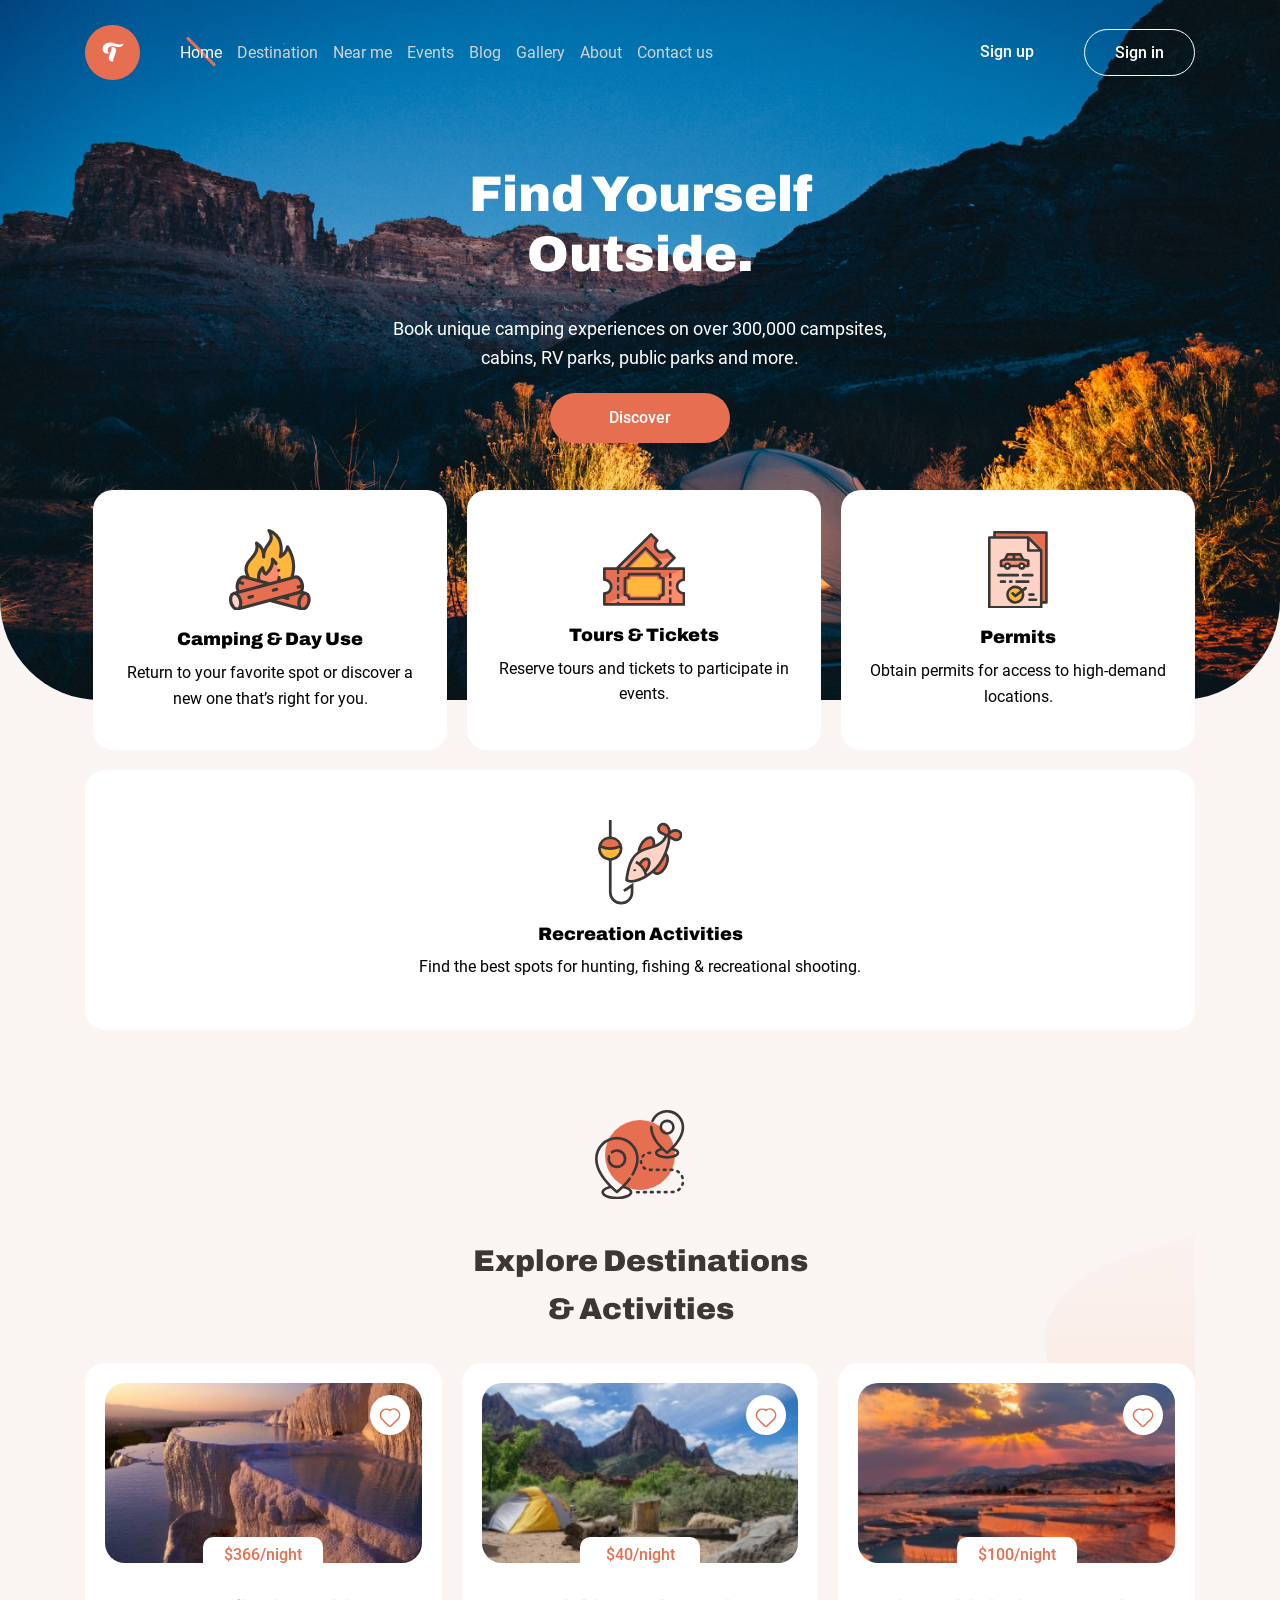
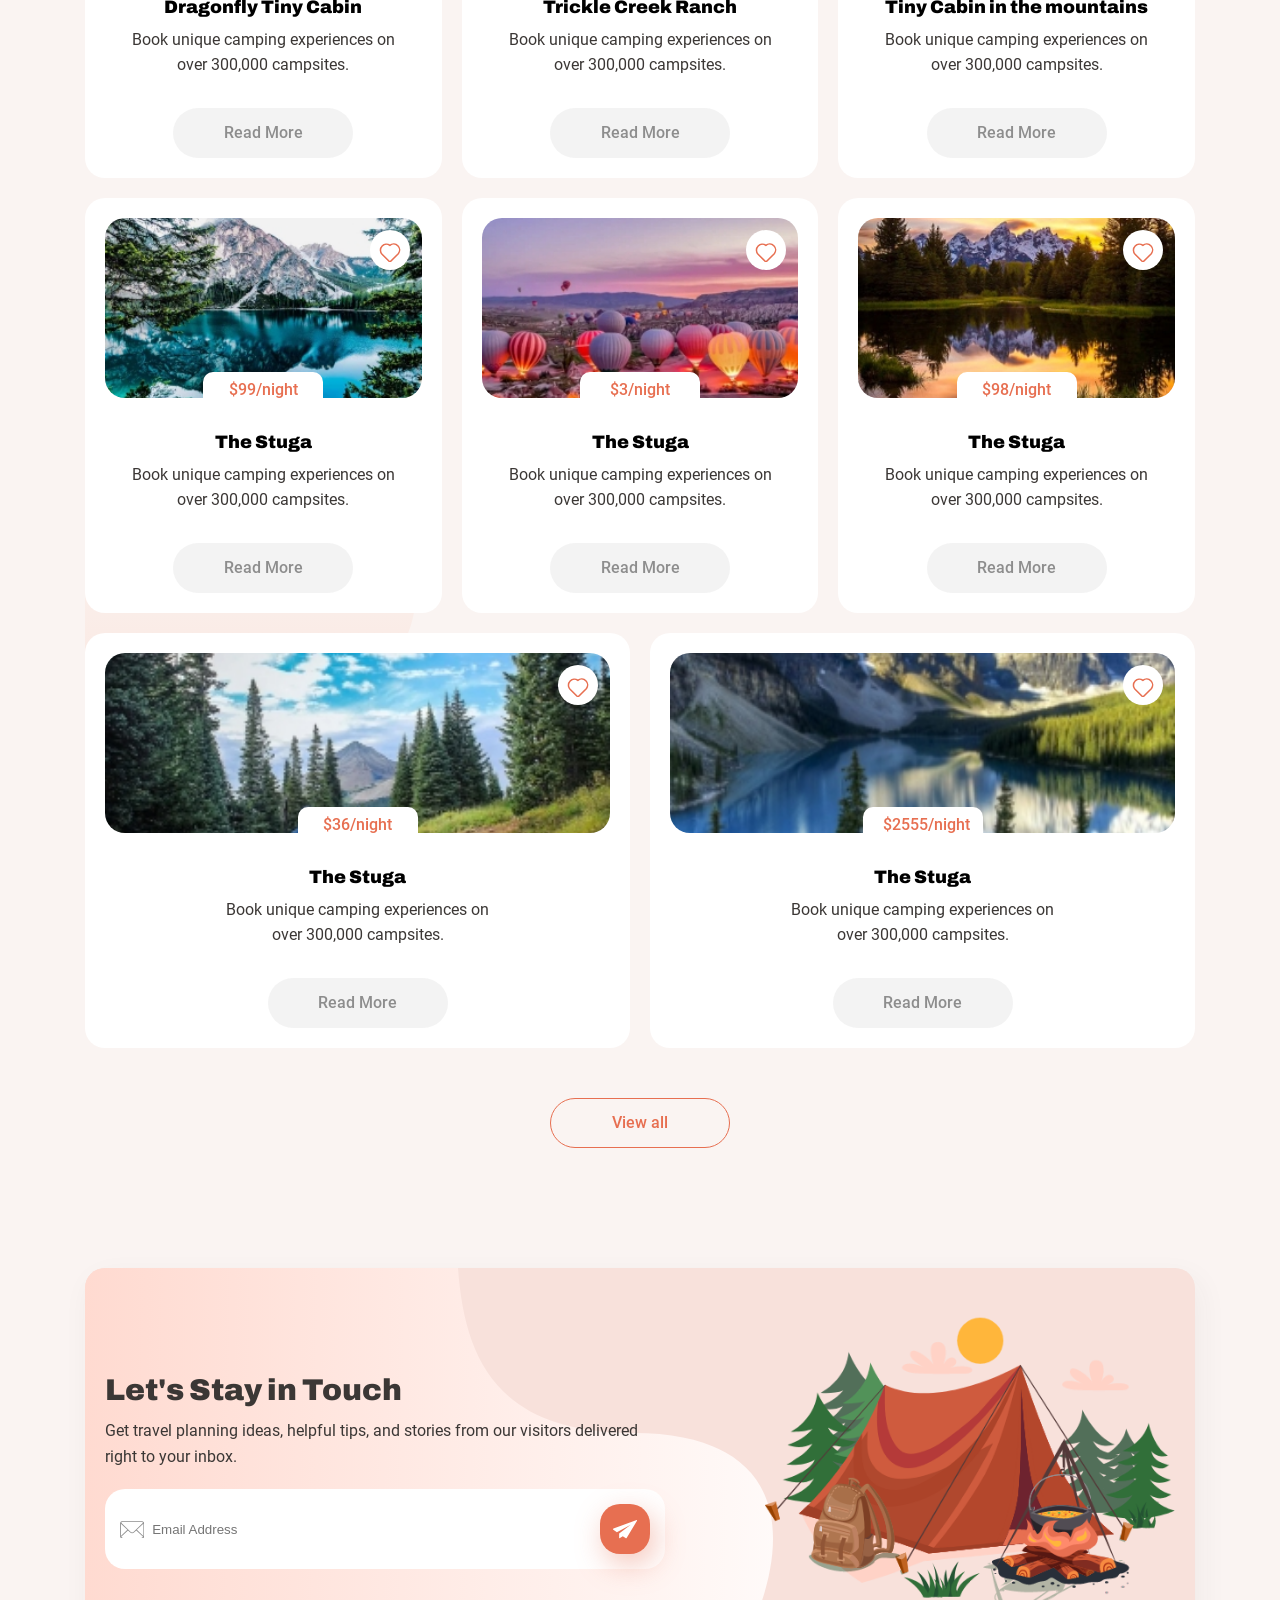
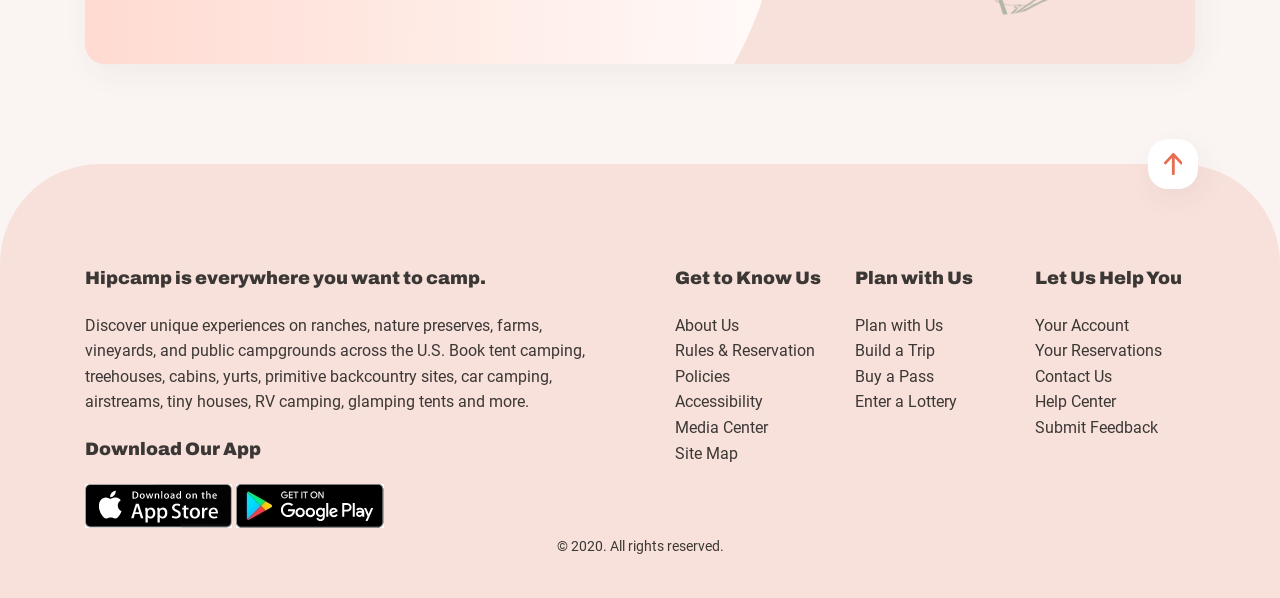
==== commit d6af9be2: "fixed loading adding loading lazy to images" ====
--- a/index.html
+++ b/index.html
@@ -166,7 +166,7 @@
         <div class="destination__banner">
 
 
-                <img src="./images/image2.jpg" alt="" class="destination__box__img" >
+                <img loading="lazy" src="./images/image2.jpg" alt="" class="destination__box__img" >
 
                 <div class="destination__banner__heart">
 <svg class="like" xmlns="http://www.w3.org/2000/svg" width="24.037" height="24.037" viewBox="0 0 24.037 24.037">
@@ -191,7 +191,7 @@
         <div class="destination__banner">
 
 
-                <img src="./images/image1.jpg" alt="" class="destination__box__img" >
+                <img loading="lazy" src="./images/image1.jpg" alt="" class="destination__box__img" >
 
                 <div class="destination__banner__heart">
 <svg class="like" xmlns="http://www.w3.org/2000/svg" width="24.037" height="24.037" viewBox="0 0 24.037 24.037">
@@ -217,7 +217,7 @@
         <div class="destination__banner">
 
 
-                <img src="./images/image3.jpg" alt="" class="destination__box__img" >
+                <img loading="lazy" src="./images/image3.jpg" alt="" class="destination__box__img" >
 
                 <div class="destination__banner__heart">
 <svg class="like" xmlns="http://www.w3.org/2000/svg" width="24.037" height="24.037" viewBox="0 0 24.037 24.037">
@@ -242,7 +242,7 @@
         <div class="destination__banner">
 
 
-                <img src="./images/image9.jpg" alt="" class="destination__box__img" >
+                <img  loading="lazy" src="./images/image9.jpg" alt="" class="destination__box__img" >
 
                 <div class="destination__banner__heart">
 <svg class="like" xmlns="http://www.w3.org/2000/svg" width="24.037" height="24.037" viewBox="0 0 24.037 24.037">
@@ -267,7 +267,7 @@
         <div class="destination__banner">
 
 
-                <img src="./images/image4.jpg" alt="" class="destination__box__img" >
+                <img loading="lazy" src="./images/image4.jpg" alt="" class="destination__box__img" >
 
                 <div class="destination__banner__heart">
 <svg class="like" xmlns="http://www.w3.org/2000/svg" width="24.037" height="24.037" viewBox="0 0 24.037 24.037">
@@ -292,7 +292,7 @@
         <div class="destination__banner">
 
 
-                <img src="./images/image8.jpg" alt="" class="destination__box__img" >
+                <img loading="lazy" src="./images/image8.jpg" alt="" class="destination__box__img" >
 
                 <div class="destination__banner__heart">
 <svg class="like" xmlns="http://www.w3.org/2000/svg" width="24.037" height="24.037" viewBox="0 0 24.037 24.037">
@@ -317,7 +317,7 @@
         <div class="destination__banner">
 
 
-                <img src="./images/image6.jpg" alt="" class="destination__box__img" >
+                <img loading="lazy" src="./images/image6.jpg" alt="" class="destination__box__img" >
 
                 <div class="destination__banner__heart">
 <svg class="like" xmlns="http://www.w3.org/2000/svg" width="24.037" height="24.037" viewBox="0 0 24.037 24.037">
@@ -342,7 +342,7 @@
         <div class="destination__banner">
 
 
-                <img src="./images/image5.jpg" alt="" class="destination__box__img" >
+                <img loading="lazy" src="./images/image5.jpg" alt="" class="destination__box__img" >
 
                 <div class="destination__banner__heart">
 <svg class="like" xmlns="http://www.w3.org/2000/svg" width="24.037" height="24.037" viewBox="0 0 24.037 24.037">
@@ -410,7 +410,7 @@
 </div>
 
 <div class="letter__banner">
-    <img src="./images/tent.png" alt="" class="letter__cover">
+    <img loading="lazy" src="./images/tent.png" alt="" class="letter__cover">
 </div>
 
 
@@ -442,8 +442,8 @@
     </div>
     <div class="footer__apps">
     <h2 class="footer__title">Download Our App</h2>
-        <a href="#" class="footer_apps__link"><img class="footer__aplication" src="./images/app-store-apple.jpg" alt=""></a>
-        <a href="#" class="footer__apps__link"><img class="footer__aplication" src="./images/google-play.jpg" alt=""></a>
+        <a href="#" class="footer_apps__link"><img loading="lazy" class="footer__aplication" src="./images/app-store-apple.jpg" alt=""></a>
+        <a href="#" class="footer__apps__link"><img loading="lazy" class="footer__aplication" src="./images/google-play.jpg" alt=""></a>
     </div>
 </div>
 <div class="footer_right">
@@ -506,8 +506,8 @@
 </div>
 <div class="footer__apps-mobile">
     <h2 class="footer__title">Download Our App</h2>
-        <a href="#" class="footer_apps__link"><img class="footer__aplication" src="./images/app-store-apple.jpg" alt=""></a>
-        <a href="#" class="footer__apps__link"><img class="footer__aplication" src="./images/google-play.jpg" alt=""></a>
+        <a href="#" class="footer_apps__link"><img loading="lazy" class="footer__aplication" src="./images/app-store-apple.jpg" alt=""></a>
+        <a href="#" class="footer__apps__link"><img loading="lazy" class="footer__aplication" src="./images/google-play.jpg" alt=""></a>
     </div>
 
 
@@ -526,4 +526,4 @@
 
     <script src="./scripts/app.js"></script>
 </body>
-</html>+</html>
--- a/styles/app.css
+++ b/styles/app.css
@@ -1 +1,2 @@
-.header-link,.nav-link{font-family:roboto-med;text-align:center}.footer__copyright,.footer__pages-link,a,ins{text-decoration:none}.destination,.footer__copyright,.header-content,.header-link,.nav-link,.service,.userletter{text-align:center}.footer__pages-item,.footer__scroll,.letter__btn,.navbtn{cursor:pointer}@font-face{font-family:roboto-Med;src:url(../fonts/roboto/Roboto-Medium.ttf) format('truetype')}@font-face{font-family:roboto-reg;src:url(../fonts/roboto/Roboto-Regular.ttf) format('truetype')}@font-face{font-family:archivo-black;src:url(../fonts/archivo/Archivo-Black.ttf) format('truetype')}a,abbr,acronym,address,applet,b,big,blockquote,body,caption,center,cite,code,dd,del,dfn,div,dl,dt,em,fieldset,font,form,h1,h2,h3,h4,h5,h6,html,i,iframe,img,ins,kbd,label,legend,li,object,ol,p,pre,q,s,samp,small,span,strike,strong,sub,sup,table,tbody,td,tfoot,th,thead,tr,tt,u,ul,var{margin:0;padding:0;border:0;outline:0;font-size:100%;vertical-align:baseline;background:0 0}ol,ul{list-style:none}blockquote,q{quotes:none}blockquote:after,blockquote:before,q:after,q:before{content:'';content:none}:focus{outline:0}del{text-decoration:line-through}table{border-collapse:collapse;border-spacing:0}:root{--orange:#E76F51;--grey:rgba(59,55,53,.9);--primary-font:"roboto-reg",Arial,Helvetica,sans-serif;--primary-font-md:"roboto-Med",Arial,Helvetica,sans-serif;--secondary-font:"archivo-black",Arial,Helvetica,sans-serif;--pink:#F8E1DB}html{box-sizing:border-box;font-size:62.5%;scroll-behavior:smooth}*,:after,:before{box-sizing:inherit}body{line-height:1.6;font-size:1.6rem;font-family:roboto-reg;background-color:#faf4f2;overflow-x:hidden}.container{width:100%;padding-left:15px;padding-right:15px;margin-left:auto;margin-right:auto}.header-link,.nav-link--border{margin-left:2rem}.header{background:linear-gradient(rgba(59,55,53,.8));background-image:url(../images/header-bg.jpg);background-position:center;background-size:cover;min-height:70rem;border-bottom-left-radius:10rem;border-bottom-right-radius:10rem}.nav{padding:2.5rem 0;display:flex;justify-content:space-between;align-items:center}.logo{display:block;width:5.5rem;height:5.5rem;margin-right:4rem}.logo__img{width:100%;height:100%}.nav-links,.nav-wrapper{display:flex;align-items:center}.footer__apps,.header-links,.menu{display:none}.menu__item{margin-right:1.5rem}.menu__link{color:#d2d2d2;transition:color .1s ease-in}.menu__link:hover{color:#fff}.menu__link--active{position:relative;z-index:1;color:#fff}.menu__link--active::before{content:' ';position:absolute;right:0;left:0;top:7px;width:4rem;height:.3rem;border-radius:10rem;background-color:var(--orange);transform:rotate(45deg);z-index:-1;margin:0 auto}.mobile-menu__link--active::after,.mobile-menu__link::before{content:'';top:0;bottom:0;margin:auto;background-color:var(--orange);position:absolute}.menu__link--active:hover{transition:color .2s ease-in-out .1s;color:#d2d2d2}.mobile-menu{left:-28rem;top:0;bottom:0;flex-grow:1;position:fixed;width:28rem;background:linear-gradient(var(--grey));padding:3rem;transition:.2s ease-in-out;margin-bottom:3rem;z-index:100}.open-mobile-menu.mobile-menu{left:0}.footer__content,.mobile-menu__item{margin-bottom:2rem}.mobile-menu__link{color:#fff;position:relative;transition:250ms ease-in-out}.mobile-menu__link:hover{transition:250ms ease-in-out;padding-left:2rem}.mobile-menu__link::before{transition:250ms ease-in-out;width:0;height:.4rem;left:0}.mobile-menu__link:hover::before{width:1.2rem}.mobile-menu__link--active{padding:0;position:relative;transition:150ms ease-in-out}.mobile-menu__link--active::after{width:4rem;transition:150ms ease-in-out;height:.3rem;left:0;transform:rotate(45deg)}.mobile-menu__link--active:hover::after{width:0}.nav-link{display:block;color:#fff;border:.5px solid #fff;border-radius:2rem;padding:1rem}.nav-link:hover{transition:250ms ease-in-out;background-color:var(--orange)}.header-link{color:#fff;padding:1rem 3rem}.header-link--border{border:1px solid #fff;border-radius:3rem}.header-link:hover{transition:color .2s ease-in-out .1s;color:#d2d2d2}.header-link--border:hover{transition:.2s ease-in-out;background-color:var(--orange);color:var(--grey)}.navbtn{width:5rem;height:5rem;background-color:#fff;border-radius:2rem;display:flex;justify-content:center;align-items:center;z-index:101}.nav-line,.nav-line::after,.nav-line::before{width:3rem;height:.3rem;background-color:var(--orange);border-radius:1rem}.nav-line{display:block;position:relative;transition:.1s ease-in-out}.nav-line::after,.nav-line::before{position:absolute;content:' ';transition:.2s ease-in-out}.nav-line:after{top:.8rem}.open_nav.nav-line{background-color:transparent}.nav-line::before{top:-.8rem}.open_nav.nav-line::before{transform:translateY(8px) rotate(45deg)}.open_nav.nav-line::after{transform:translateY(-8px) rotate(-45deg)}.btn{display:block;border-radius:10rem;color:var(--white);background-color:var(--grey);width:18rem;height:5rem;display:flex;justify-content:center;align-items:center;margin-right:auto;margin-left:auto;font-family:var(--primary-font-md)}.destination_viewall:hover,.header-content__btn{color:#fff;background-color:var(--orange)}.destination__place,.service{width:30rem;border-radius:2rem}.destination__title,.header-content__title,.service__title{font-family:var(--secondary-font)}.header-content{color:#fff;margin-top:6rem}.header-content__title{font-size:5rem;line-height:1.2;max-width:35rem;margin:0 auto 3rem}.header-content__text{font-size:1.8rem;max-width:34rem;margin:0 auto 2rem}.main{padding:4rem 0}.services{margin-top:-25rem;display:flex;flex-wrap:wrap;margin-right:-1rem;margin-left:-1rem}.service{background-color:#fff;height:26rem;display:flex;flex-direction:column;align-items:center;justify-content:center;padding:0 2rem;color:#000;margin-bottom:2rem;flex-grow:1;margin-right:1rem;margin-left:1rem}.service__svg{display:block}.service__title{font-size:1.8rem;margin:1.5rem 0 .6rem}.destination{padding:6rem 0;position:relative}.destination::after,.destination::before{position:absolute;content:' ';background-repeat:no-repeat;background-size:contain;z-index:-2;width:60rem;height:60rem}.destination::before{background-image:url(../images/svgs/shape2.svg);left:-26rem;bottom:40rem}.destination::after{background-image:url(../images/svgs/shape1.svg);top:-10rem;right:-45rem}.destination__title{font-size:3rem;color:#3b3735;max-width:36rem;margin:3rem auto}.destination__places{display:flex;flex-wrap:wrap;margin-left:-1rem;margin-right:-1rem}.destination__place{overflow:hidden;flex-grow:1;padding:2rem;background-color:#fff;margin-bottom:2rem;margin-right:1rem;margin-left:1rem}.destination__banner{position:relative;border-radius:2rem;overflow:hidden;height:18rem}.destination__box__img{width:100%;height:100%;object-fit:cover}.destination__banner__heart{background-color:#fff;width:4rem;height:4rem;display:flex;justify-content:center;align-items:center;position:absolute;top:1.2rem;right:1.2rem;border-radius:2rem;cursor:pointer}.like{fill:#fff}.like.like--modifaier{fill:var(--orange)}.destination__banner__prices{background-color:#fff;position:absolute;bottom:-1rem;left:0;right:0;width:12rem;margin:0 auto;padding:.5rem 2rem;border-radius:1rem}.destination__view__price{font-family:var(--primary-font-md);color:#e76f51;text-align:center}.destination__place_title{font-size:1.8rem;font-family:var(--secondary-font);margin-top:3rem;margin-bottom:.5rem;white-space:nowrap;text-overflow:ellipsis;overflow:hidden}.destination__place_caption{font-size:1.6rem;font-family:var(--primary-font);color:#3b3735;max-width:29rem;margin:0 auto 3rem}.footer__title,.letter__title{font-family:var(--secondary-font)}.destination___btn{color:#8d8d8d;background-color:rgba(141,141,141,.1);transition:.2s ease-in-out}.destination___btn:hover{opacity:.6}.destination_viewall{border:1px solid var(--orange);background-color:transparent;color:var(--orange);transition:.2s ease-in-out;margin-top:3rem}.userletter{margin:6rem 0;display:flex;flex-direction:column-reverse;justify-content:space-between;background-color:var(--pink);border-radius:2rem;padding:4rem 2rem;box-shadow:5px 10px 30px rgba(59,55,53,.05);position:relative;overflow:hidden}.userletter::before{content:"";position:absolute;top:15rem;bottom:0;left:-15rem;right:0;background:url("../images/svgs/shape3.svg") 0 0/contain no-repeat;width:50rem;height:50rem}.letter__banner,.letter__content{z-index:2}.letter__cover{width:100%}.letter__title{font-size:3rem;color:#3b3735;margin:1rem auto;line-height:1.2}.letter__caption{margin:1rem auto 2rem;color:#3b3735}.letter__email_input{background-color:#fff;height:8rem;border-radius:2rem;padding:0 1.5rem;margin-top:2rem;position:relative}form{height:100%;display:flex;align-items:center}.letter__icon{color:var(--grey);flex-shrink:0}.letter__input{height:100%;border:none;outline:0;width:100%;color:#8d8d8d;padding:0 .8rem}.letter__btn{width:5rem;height:5rem;border-radius:2rem;background-color:var(--orange);border:none;outline:0;display:flex;align-items:center;justify-content:center;flex-shrink:0;box-shadow:5px 10px 30px rgba(231,111,81,.4)}.footer{background-color:#f8e1db;border-top-left-radius:10rem;border-top-right-radius:10rem;padding-bottom:4rem}.footer>.container{padding-top:10rem;position:relative}.footer_left{max-width:60rem}.footer__title{margin-bottom:2rem;font-size:1.8rem;color:#3b3735}.footer__caption{color:#3b3735;font-family:var(--primary-font);font-size:1.6rem}.footer_right{display:flex;flex-wrap:wrap;margin-bottom:2rem}.footer__lists{width:16rem;margin-left:1rem;margin-bottom:1rem}.footer__pages-link{transition:.2s ease-in-out;color:#3b3735}.footer__pages-item:hover{text-decoration:underline}.footer__apps-mobile{display:block}.footer__copyright{font-size:1.4rem;color:#3b3735;margin-top:2rem}.footer__scroll{width:5rem;height:5rem;border-radius:2rem;background-color:#fff;display:flex;align-items:center;justify-content:center;position:absolute;top:-2.5rem;right:0;left:0;margin:auto;box-shadow:5px 10px 30px rgba(59,55,53,.05)}@media(max-width:380px){.header-content__title{font-size:3rem}.services{margin-top:-22rem}.letter__title{max-width:17rem}.footer{text-align:center}.footer_right{justify-content:center}.footer__lists{margin-left:0;width:100%}}@media (min-width:576px){.container{width:54rem}}@media (min-width:758px){.container{width:72rem}.mobile-menu,.navbtn{display:none}.menu,.services{display:flex}.userletter{flex-direction:row;text-align:left;align-items:center}.letter__content{flex-basis:60%;padding-right:2rem}.letter__banner{padding-left:4rem;flex-basis:40%}.userletter::before{width:auto;height:auto;background-size:auto;background-position:center left;top:-2rem;left:-46rem}}@media (min-width:992px){.container{width:96rem}.footer__wrapper,.header-links{display:flex}.header-content__text{max-width:53rem}.letter__content{padding-right:4rem}.footer__apps-mobile{display:none}.footer__apps{display:block}.footer__scroll{left:auto;right:1.2rem}.footer_left{max-width:50rem}.userletter::before{top:-2rem;left:-28rem}}@media (min-width:1200px){.container{width:114rem}.letter__banner{flex-basis:auto;width:45rem}.letter__content{flex-basis:auto;width:60rem}.footer__wrapper{justify-content:space-between}.footer__lists{margin-left:2rem;margin-bottom:0}}@media (min-width:1400px){.container{width:137rem}.userletter{padding:3rem 6rem}.userletter::before{top:-5rem;left:-13rem}}+.header-link,.nav-link{font-family:roboto-med;text-align:center}.footer__copyright,.footer__pages-link,a,ins{text-decoration:none}.destination,.footer__copyright,.header-content,.header-link,.nav-link,.service,.userletter{text-align:center}.footer__pages-item,.footer__scroll,.letter__btn,.navbtn{cursor:pointer}@font-face{font-family:roboto-Med;src:url(../fonts/roboto/Roboto-Medium.ttf) format('truetype')}@font-face{font-family:roboto-reg;src:url(../fonts/roboto/Roboto-Regular.ttf) format('truetype')}@font-face{font-family:archivo-black;src:url(../fonts/archivo/Archivo-Black.ttf) format('truetype')}a,abbr,acronym,address,applet,b,big,blockquote,body,caption,center,cite,code,dd,del,dfn,div,dl,dt,em,fieldset,font,form,h1,h2,h3,h4,h5,h6,html,i,iframe,img,ins,kbd,label,legend,li,object,ol,p,pre,q,s,samp,small,span,strike,strong,sub,sup,table,tbody,td,tfoot,th,thead,tr,tt,u,ul,var{margin:0;padding:0;border:0;outline:0;font-size:100%;vertical-align:baseline;background:0 0}ol,ul{list-style:none}blockquote,q{quotes:none}blockquote:after,blockquote:before,q:after,q:before{content:'';content:none}:focus{outline:0}del{text-decoration:line-through}table{border-collapse:collapse;border-spacing:0}:root{--orange:#E76F51;--grey:rgba(59,55,53,.9);--primary-font:"roboto-reg",Arial,Helvetica,sans-serif;--primary-font-md:"roboto-Med",Arial,Helvetica,sans-serif;--secondary-font:"archivo-black",Arial,Helvetica,sans-serif;--pink:#F8E1DB}html{box-sizing:border-box;font-size:62.5%;scroll-behavior:smooth}*,:after,:before{box-sizing:inherit}body{line-height:1.6;font-size:1.6rem;font-family:roboto-reg;background-color:#faf4f2;overflow-x:hidden}.container{width:100%;padding-left:15px;padding-right:15px;margin-left:auto;margin-right:auto}.header-link,.nav-link--border{margin-left:2rem}.header{background:linear-gradient(rgba(59,55,53,.8));background-image:url(../images/header-bg.jpg);background-position:center;background-size:cover;min-height:70rem;border-bottom-left-radius:10rem;border-bottom-right-radius:10rem}.nav{padding:2.5rem 0;display:flex;justify-content:space-between;align-items:center}.logo{display:block;width:5.5rem;height:5.5rem;margin-right:4rem}.logo__img{width:100%;height:100%}.nav-links,.nav-wrapper{display:flex;align-items:center}.footer__apps,.header-links,.menu{display:none}.menu__item{margin-right:1.5rem}.menu__link{color:#d2d2d2;transition:color .1s ease-in}.menu__link:hover{color:#fff}.menu__link--active{position:relative;z-index:1;color:#fff}.menu__link--active::before{content:' ';position:absolute;right:0;left:0;top:7px;width:4rem;height:.3rem;border-radius:10rem;background-color:var(--orange);transform:rotate(45deg);z-index:-1;margin:0 auto}.mobile-menu__link--active::after,.mobile-menu__link::before{content:'';top:0;bottom:0;margin:auto;background-color:var(--orange);position:absolute}.menu__link--active:hover{transition:color .2s ease-in-out .1s;color:#d2d2d2}.mobile-menu{left:-28rem;top:0;bottom:0;flex-grow:1;position:fixed;width:28rem;background:linear-gradient(var(--grey));padding:3rem;transition:.2s ease-in-out;margin-bottom:3rem;z-index:100}.open-mobile-menu.mobile-menu{left:0}.footer__content,.mobile-menu__item{margin-bottom:2rem}.mobile-menu__link{color:#fff;position:relative;transition:250ms ease-in-out}.mobile-menu__link:hover{transition:250ms ease-in-out;padding-left:2rem}.mobile-menu__link::before{transition:250ms ease-in-out;width:0;height:.4rem;left:0}.mobile-menu__link:hover::before{width:1.2rem}.mobile-menu__link--active{padding:0;position:relative;transition:150ms ease-in-out}.mobile-menu__link--active::after{width:4rem;transition:150ms ease-in-out;height:.3rem;left:0;transform:rotate(45deg)}.mobile-menu__link--active:hover::after{width:0}.nav-link{display:block;color:#fff;border:.5px solid #fff;border-radius:2rem;padding:1rem}.nav-link:hover{transition:250ms ease-in-out;background-color:var(--orange)}.header-link{color:#fff;padding:1rem 3rem}.header-link--border{border:1px solid #fff;border-radius:3rem}.header-link:hover{transition:color .2s ease-in-out .1s;color:#d2d2d2}.header-link--border:hover{transition:.2s ease-in-out;background-color:var(--orange);color:var(--grey)}.navbtn{width:5rem;height:5rem;background-color:#fff;border-radius:2rem;display:flex;justify-content:center;align-items:center;z-index:101}.nav-line,.nav-line::after,.nav-line::before{width:3rem;height:.3rem;background-color:var(--orange);border-radius:1rem}.nav-line{display:block;position:relative;transition:.1s ease-in-out}.nav-line::after,.nav-line::before{position:absolute;content:' ';transition:.2s ease-in-out}.nav-line:after{top:.8rem}.open_nav.nav-line{background-color:transparent}.nav-line::before{top:-.8rem}.open_nav.nav-line::before{transform:translateY(8px) rotate(45deg)}.open_nav.nav-line::after{transform:translateY(-8px) rotate(-45deg)}.btn{display:block;border-radius:10rem;color:var(--white);background-color:var(--grey);width:18rem;height:5rem;display:flex;justify-content:center;align-items:center;margin-right:auto;margin-left:auto;font-family:var(--primary-font-md)}.destination_viewall:hover,.header-content__btn{color:#fff;background-color:var(--orange)}.destination__place,.service{width:30rem;border-radius:2rem}.destination__title,.header-content__title,.service__title{font-family:var(--secondary-font)}.header-content{color:#fff;margin-top:6rem}.header-content__title{font-size:5rem;line-height:1.2;max-width:35rem;margin:0 auto 3rem}.header-content__text{font-size:1.8rem;max-width:34rem;margin:0 auto 2rem}.main{padding:4rem 0}.services{margin-top:-25rem;display:flex;flex-wrap:wrap;margin-right:-1rem;margin-left:-1rem}.service{background-color:#fff;height:26rem;display:flex;flex-direction:column;align-items:center;justify-content:center;padding:0 2rem;color:#000;margin-bottom:2rem;flex-grow:1;margin-right:1rem;margin-left:1rem}.service__svg{display:block}.service__title{font-size:1.8rem;margin:1.5rem 0 .6rem}.destination{padding:6rem 0;position:relative; overflow: hidden;}.destination::after,.destination::before{position:absolute;content:' ';background-repeat:no-repeat;background-size:contain;z-index:-2;width:60rem;height:60rem}.destination::before{background-image:url(../images/svgs/shape2.svg);left:-26rem;bottom:40rem}.destination::after{background-image:url(../images/svgs/shape1.svg);top:-10rem;right:-45rem}.destination__title{font-size:3rem;color:#3b3735;max-width:36rem;margin:3rem auto}.destination__places{display:flex;flex-wrap:wrap;margin-left:-1rem;margin-right:-1rem}.destination__place{overflow:hidden;flex-grow:1;padding:2rem;background-color:#fff;margin-bottom:2rem;margin-right:1rem;margin-left:1rem}.destination__banner{position:relative;border-radius:2rem;overflow:hidden;height:18rem}.destination__box__img{width:100%;height:100%;object-fit:cover}.destination__banner__heart{background-color:#fff;width:4rem;height:4rem;display:flex;justify-content:center;align-items:center;position:absolute;top:1.2rem;right:1.2rem;border-radius:2rem;cursor:pointer}.like{fill:#fff}.like.like--modifaier{fill:var(--orange)}.destination__banner__prices{background-color:#fff;position:absolute;bottom:-1rem;left:0;right:0;width:12rem;margin:0 auto;padding:.5rem 2rem;border-radius:1rem}.destination__view__price{font-family:var(--primary-font-md);color:#e76f51;text-align:center}.destination__place_title{font-size:1.8rem;font-family:var(--secondary-font);margin-top:3rem;margin-bottom:.5rem;white-space:nowrap;text-overflow:ellipsis;overflow:hidden}.destination__place_caption{font-size:1.6rem;font-family:var(--primary-font);color:#3b3735;max-width:29rem;margin:0 auto 3rem}.footer__title,.letter__title{font-family:var(--secondary-font)}.destination___btn{color:#8d8d8d;background-color:rgba(141,141,141,.1);transition:.2s ease-in-out}.destination___btn:hover{opacity:.6}.destination_viewall{border:1px solid var(--orange);background-color:transparent;color:var(--orange);transition:.2s ease-in-out;margin-top:3rem}.userletter{margin:6rem 0;display:flex;flex-direction:column-reverse;justify-content:space-between;background-color:var(--pink);border-radius:2rem;padding:4rem 2rem;box-shadow:5px 10px 30px rgba(59,55,53,.05);position:relative;overflow:hidden}.userletter::before{content:"";position:absolute;top:15rem;bottom:0;left:-15rem;right:0;background:url("../images/svgs/shape3.svg") 0 0/contain no-repeat;width:50rem;height:50rem}.letter__banner,.letter__content{z-index:2}.letter__cover{width:100%}.letter__title{font-size:3rem;color:#3b3735;margin:1rem auto;line-height:1.2}.letter__caption{margin:1rem auto 2rem;color:#3b3735}.letter__email_input{background-color:#fff;height:8rem;border-radius:2rem;padding:0 1.5rem;margin-top:2rem;position:relative}form{height:100%;display:flex;align-items:center}.letter__icon{color:var(--grey);flex-shrink:0}.letter__input{height:100%;border:none;outline:0;width:100%;color:#8d8d8d;padding:0 .8rem}.letter__btn{width:5rem;height:5rem;border-radius:2rem;background-color:var(--orange);border:none;outline:0;display:flex;align-items:center;justify-content:center;flex-shrink:0;box-shadow:5px 10px 30px rgba(231,111,81,.4)}.footer{background-color:#f8e1db;border-top-left-radius:10rem;border-top-right-radius:10rem;padding-bottom:4rem}.footer>.container{padding-top:10rem;position:relative}.footer_left{max-width:60rem}.footer__title{margin-bottom:2rem;font-size:1.8rem;color:#3b3735}.footer__caption{color:#3b3735;font-family:var(--primary-font);font-size:1.6rem}.footer_right{display:flex;flex-wrap:wrap;margin-bottom:2rem}.footer__lists{width:16rem;margin-left:1rem;margin-bottom:1rem}.footer__pages-link{transition:.2s ease-in-out;color:#3b3735}.footer__pages-item:hover{text-decoration:underline}.footer__apps-mobile{display:block}.footer__copyright{font-size:1.4rem;color:#3b3735;margin-top:2rem}.footer__scroll{width:5rem;height:5rem;border-radius:2rem;background-color:#fff;display:flex;align-items:center;justify-content:center;position:absolute;top:-2.5rem;right:0;left:0;margin:auto;box-shadow:5px 10px 30px rgba(59,55,53,.05)}@media(max-width:380px){       
+  .header-content__title{font-size:3rem}.services{margin-top:-22rem}.letter__title{max-width:17rem}.footer{text-align:center}.footer_right{justify-content:center}.footer__lists{margin-left:0;width:100%}}@media (max-width:576px){.destination::after{content: none;}} @media (min-width:576px){.container{width:54rem}}@media (min-width:758px){.container{width:72rem}.mobile-menu,.navbtn{display:none}.menu,.services{display:flex}.userletter{flex-direction:row;text-align:left;align-items:center}.letter__content{flex-basis:60%;padding-right:2rem}.letter__banner{padding-left:4rem;flex-basis:40%}.userletter::before{width:auto;height:auto;background-size:auto;background-position:center left;top:-2rem;left:-46rem}}@media (min-width:992px){.container{width:96rem}.footer__wrapper,.header-links{display:flex}.header-content__text{max-width:53rem}.letter__content{padding-right:4rem}.footer__apps-mobile{display:none}.footer__apps{display:block}.footer__scroll{left:auto;right:1.2rem}.footer_left{max-width:50rem}.userletter::before{top:-2rem;left:-28rem}}@media (min-width:1200px){.container{width:114rem}.letter__banner{flex-basis:auto;width:45rem}.letter__content{flex-basis:auto;width:60rem}.footer__wrapper{justify-content:space-between}.footer__lists{margin-left:2rem;margin-bottom:0}}@media (min-width:1400px){.container{width:137rem}.userletter{padding:3rem 6rem}.userletter::before{top:-5rem;left:-13rem}}
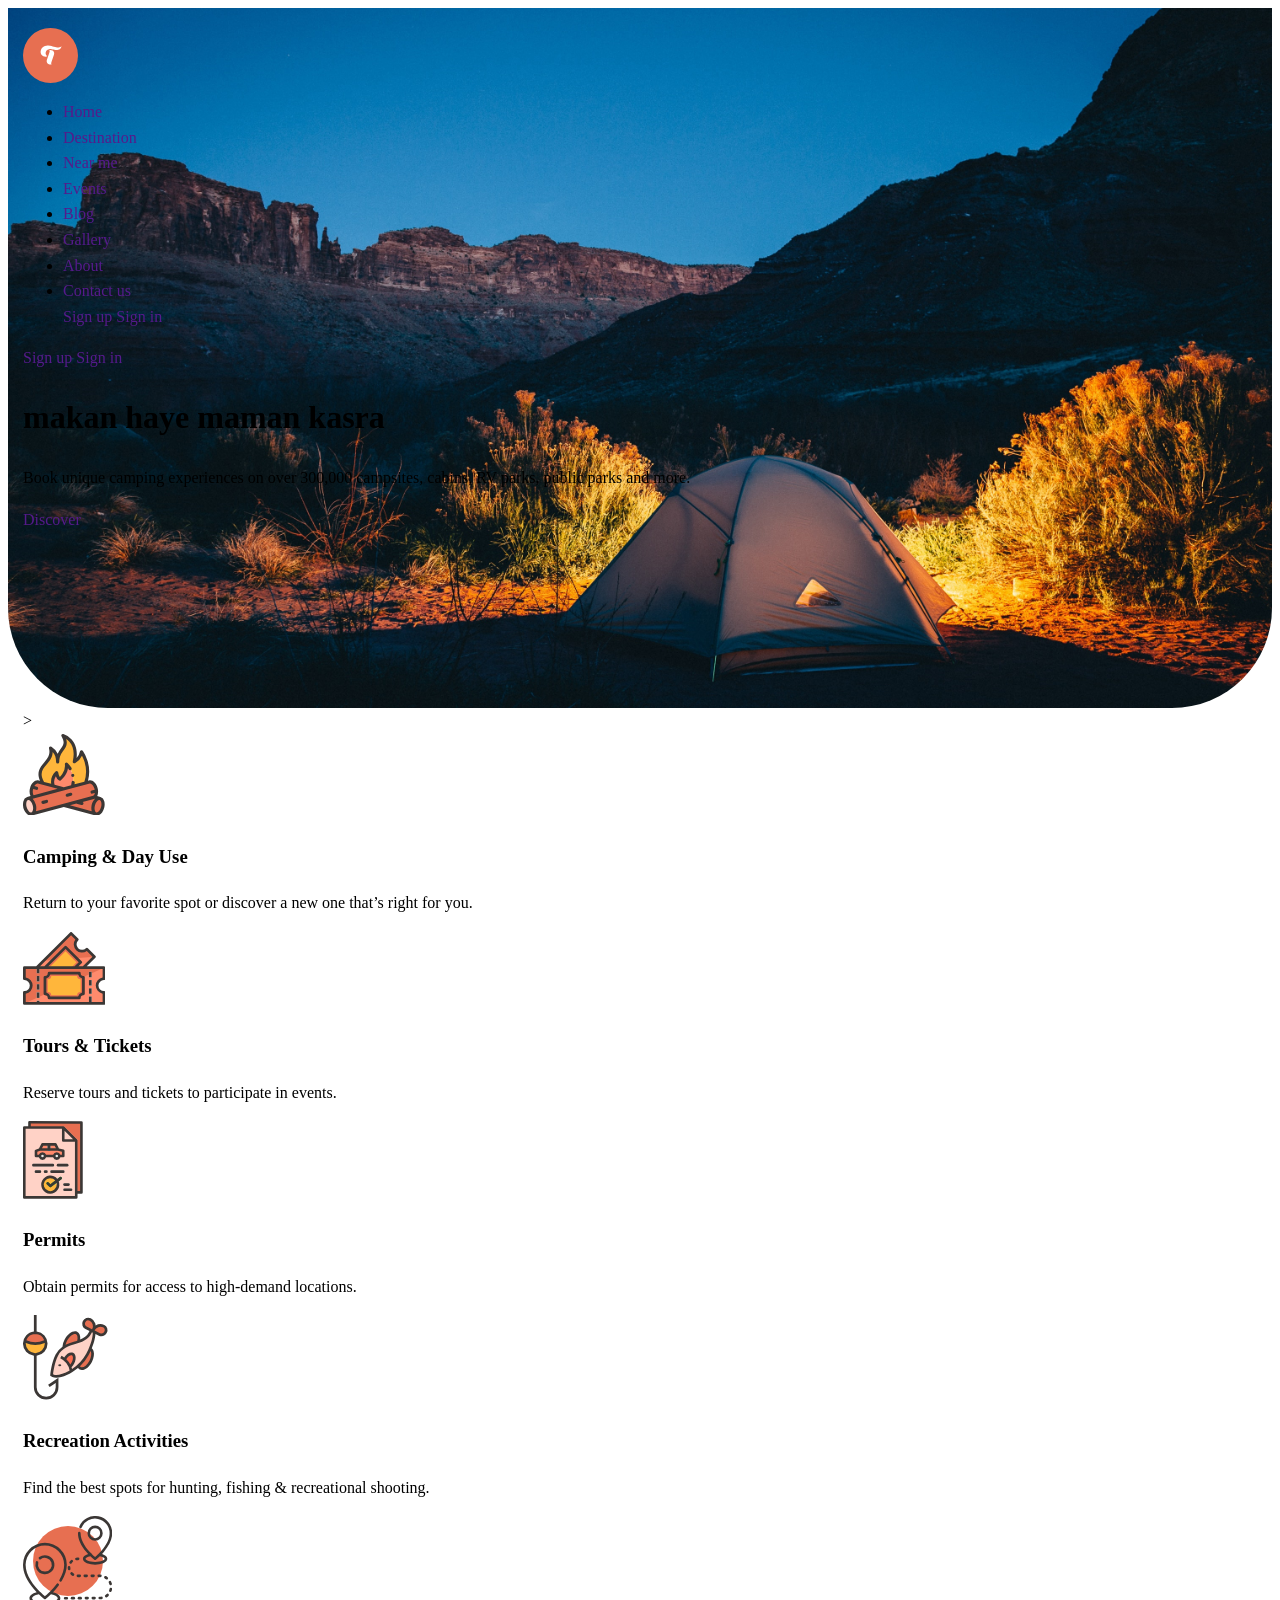
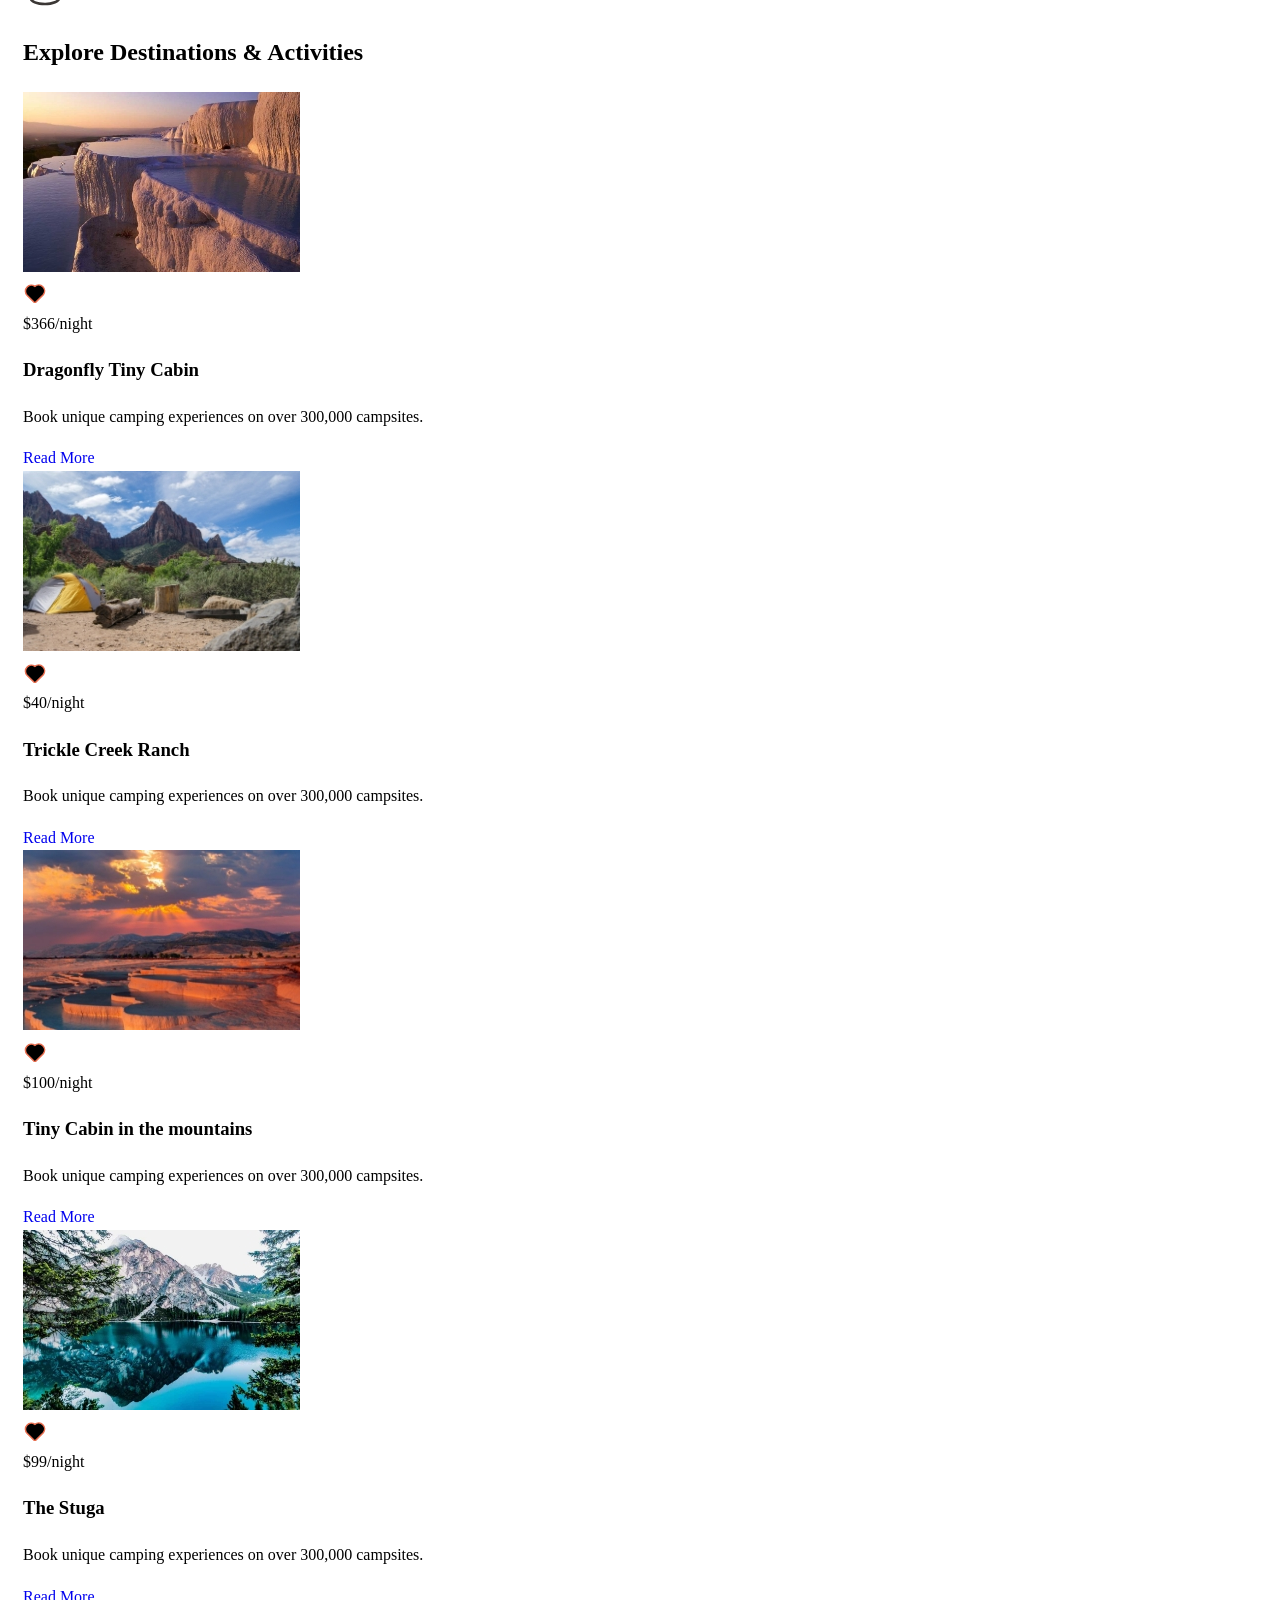
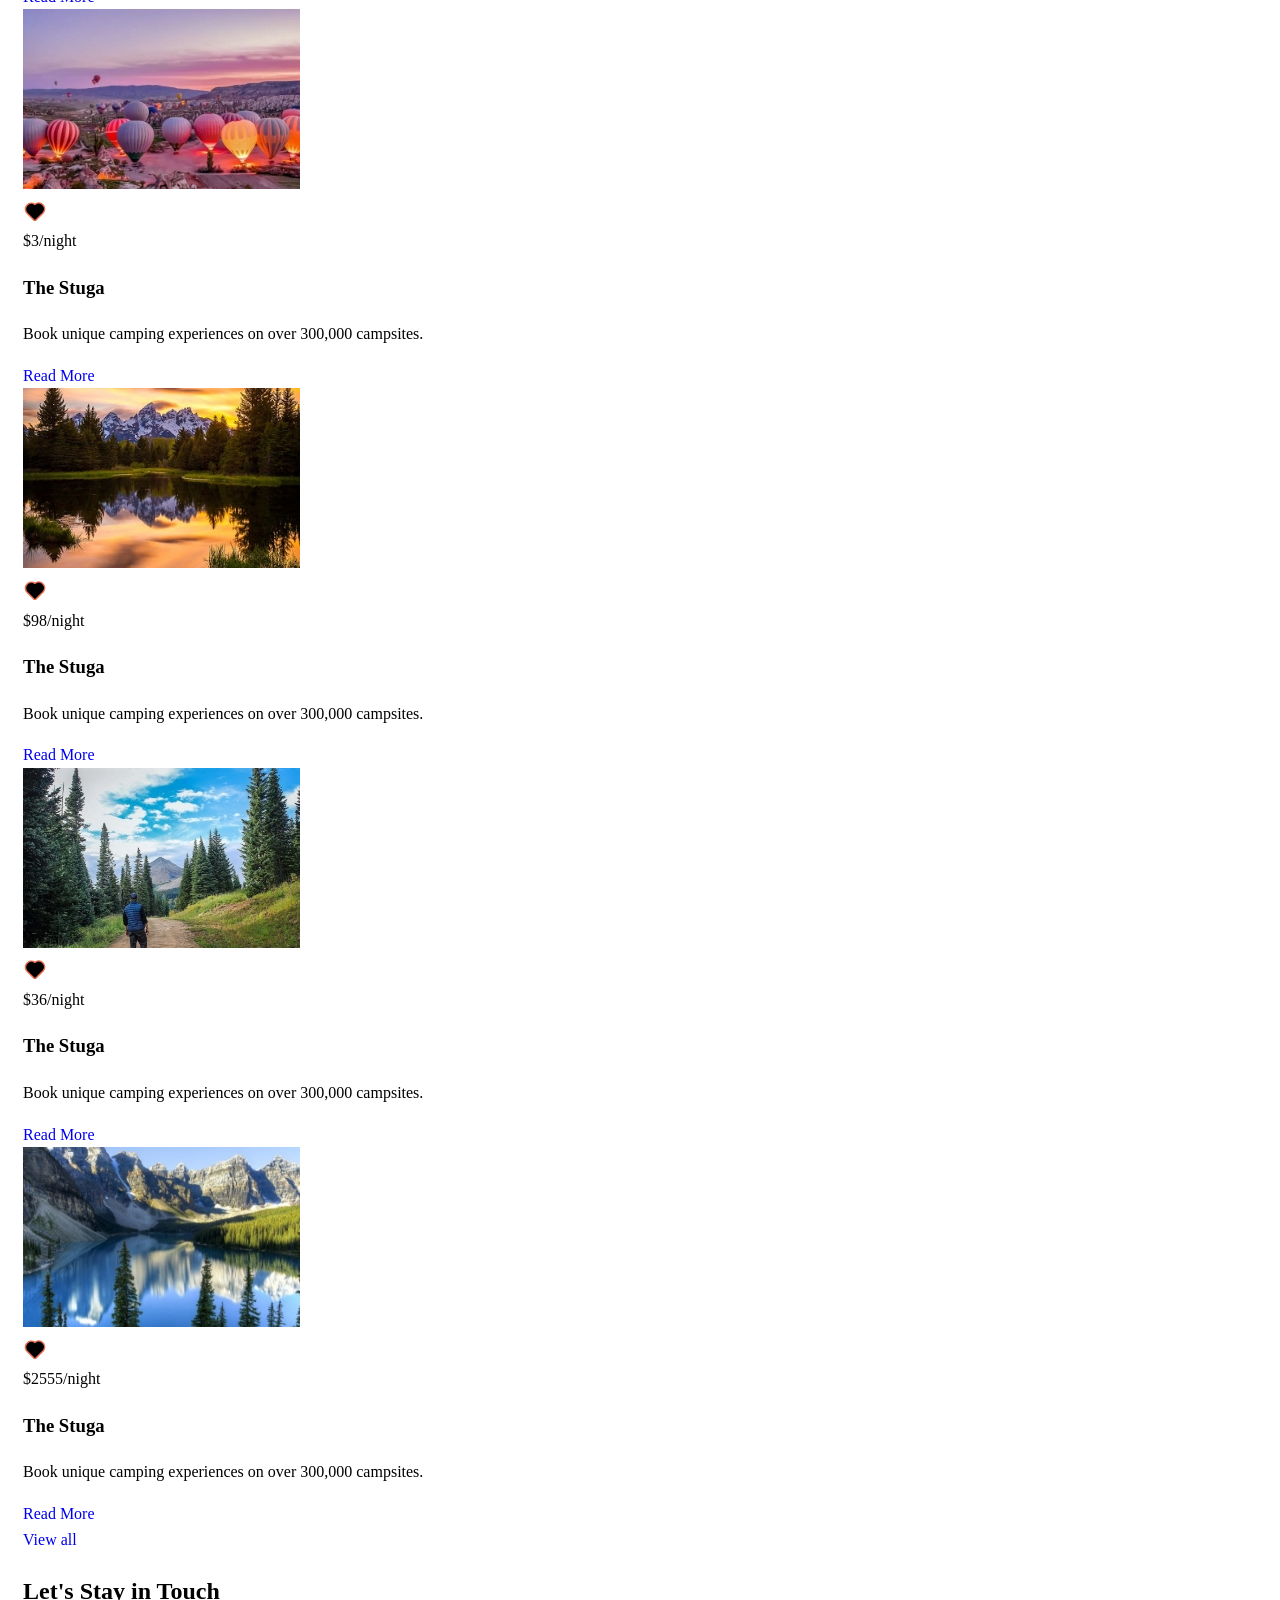
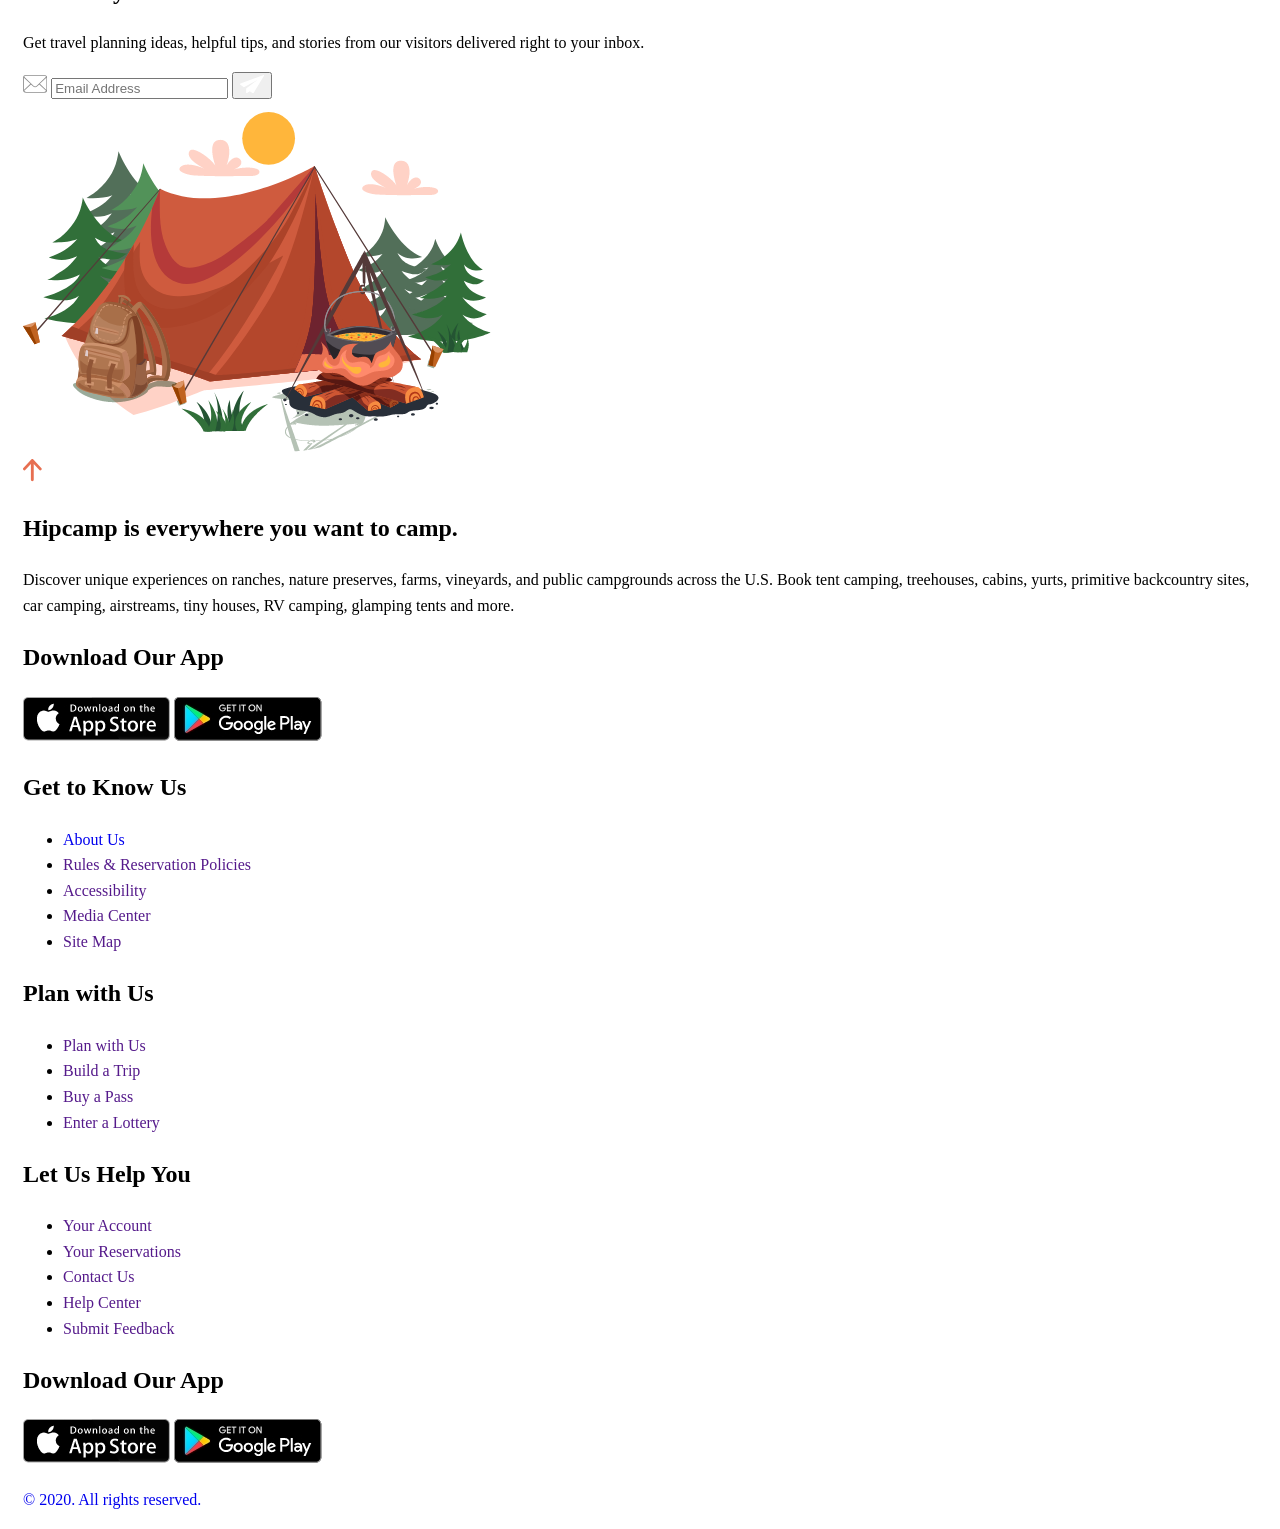
==== commit 4bbf4efd: "change" ====
--- a/index.html
+++ b/index.html
@@ -101,8 +101,7 @@
             </nav>
             <div class="header-content">
 
-<h1 class="header-content__title">Find Yourself
-Outside.</h1>
+<h1 class="header-content__title">makan haye maman kasra</h1>
 
 <p class="header-content__text">Book unique camping experiences on over 300,000 campsites, cabins, RV parks, public parks and more.</p>
 
@@ -153,7 +152,7 @@
 
 
 
- <section class="destination">
+ <section id="destination" class="destination">
 <svg class="destination__svg" xmlns="http://www.w3.org/2000/svg" width="89.235" height="89.316" viewBox="0 0 89.235 89.316"><g transform="translate(-915 -2018)"><circle cx="35" cy="35" r="35" transform="translate(925 2028)" fill="#e76f51"/><g transform="translate(914.767 2018)"><g transform="translate(0.233 26.847)"><path d="M22.132,153.9a21.924,21.924,0,0,0-21.9,21.9c0,7.5,3.566,15.558,10.6,23.958,1.045,1.248,2.087,2.4,3.086,3.46-4.542,1.24-7.268,3.467-7.268,6.066,0,4.6,7.976,7.085,15.48,7.085s15.48-2.483,15.48-7.085c0-2.6-2.726-4.825-7.264-6.065a71.3,71.3,0,0,0,5.615-6.678,1.31,1.31,0,1,0-2.109-1.554,70.319,70.319,0,0,1-6.765,7.816,1.309,1.309,0,0,0-.571.567c-1.891,1.858-3.482,3.237-4.385,3.99-.893-.746-2.46-2.106-4.327-3.94a1.31,1.31,0,0,0-.656-.652c-5.932-5.967-14.3-16.276-14.3-26.968a19.28,19.28,0,0,1,38.559,0c0,4.643-1.582,9.656-4.7,14.9a1.31,1.31,0,1,0,2.251,1.339c3.364-5.656,5.07-11.12,5.07-16.241A21.924,21.924,0,0,0,22.132,153.9Zm-.8,56.183a1.31,1.31,0,0,0,1.6,0A66.571,66.571,0,0,0,28.2,205.4c4.417.9,6.793,2.635,6.793,3.884,0,.932-1.278,2.032-3.335,2.871a26.111,26.111,0,0,1-9.526,1.595c-7.851,0-12.861-2.645-12.861-4.465,0-1.25,2.376-2.984,6.8-3.885A66.559,66.559,0,0,0,21.33,210.085Z" transform="translate(-0.233 -153.902)" fill="#3b3735"/></g><g transform="translate(12.611 39.225)"><path d="M80.708,224.854a9.444,9.444,0,0,0-5.7,1.891,1.31,1.31,0,1,0,1.568,2.1,6.884,6.884,0,1,1-2.507,3.624,1.31,1.31,0,1,0-2.518-.723,9.523,9.523,0,1,0,9.153-6.891Z" transform="translate(-71.187 -224.854)" fill="#3b3735"/></g><g transform="translate(55.2 0)"><path d="M339.336,38.05c.666-.715,1.353-1.485,2.041-2.308,5.453-6.513,8.218-12.773,8.218-18.609a17.136,17.136,0,0,0-32.921-6.67,1.31,1.31,0,0,0,2.412,1.021,14.517,14.517,0,0,1,27.889,5.649c0,10.823-11.363,21.192-14.515,23.86-.695-.587-1.788-1.548-3.07-2.8a1.308,1.308,0,0,0-.582-.579c-4.522-4.553-10.861-12.38-10.861-20.476a1.31,1.31,0,0,0-2.619,0c0,5.835,2.765,12.1,8.218,18.609.688.822,1.374,1.592,2.04,2.307-3.376,1.014-5.325,2.741-5.325,4.82,0,1.754,1.422,3.3,4.006,4.351a24.742,24.742,0,0,0,16.391,0c2.583-1.053,4.005-2.6,4.005-4.352C344.661,40.794,342.711,39.066,339.336,38.05ZM332.461,46c-6.2,0-9.582-2.067-9.582-3.129,0-.692,1.538-1.958,4.824-2.656a51.178,51.178,0,0,0,3.957,3.511,1.31,1.31,0,0,0,1.6,0,51.118,51.118,0,0,0,3.957-3.511,12.005,12.005,0,0,1,3.619,1.309c.754.459,1.2.963,1.2,1.347C342.042,43.931,338.66,46,332.461,46Z" transform="translate(-315.327 0)" fill="#3b3735"/></g><g transform="translate(64.713 9.513)"><path d="M377.48,54.532a7.621,7.621,0,1,0,7.621,7.621A7.63,7.63,0,0,0,377.48,54.532Zm0,12.623a5,5,0,1,1,5-5A5.007,5.007,0,0,1,377.48,67.155Z" transform="translate(-369.859 -54.532)" fill="#3b3735"/></g><g transform="translate(52.308 41.56)"><path d="M301.789,238.239h-.6a9.881,9.881,0,0,0-1.3.086,1.31,1.31,0,1,0,.346,2.6,7.283,7.283,0,0,1,.956-.063h.6a1.31,1.31,0,0,0,0-2.62Z" transform="translate(-298.753 -238.239)" fill="#3b3735"/></g><g transform="translate(47.975 80.855)"><path d="M276.951,463.5h-.006l-1.73.008a1.31,1.31,0,0,0,.006,2.619h.006l1.73-.008a1.31,1.31,0,0,0-.006-2.619Z" transform="translate(-273.911 -463.496)" fill="#3b3735"/></g><g transform="translate(53.859 58.525)"><path d="M310.682,335.489h-1.73a1.31,1.31,0,1,0,0,2.619h1.73a1.31,1.31,0,1,0,0-2.619Z" transform="translate(-307.642 -335.489)" fill="#3b3735"/></g><g transform="translate(46.542 43.807)"><path d="M269.114,251.541a1.31,1.31,0,0,0-1.851-.075,9.844,9.844,0,0,0-1.32,1.492,1.31,1.31,0,1,0,2.128,1.528,7.239,7.239,0,0,1,.968-1.095A1.31,1.31,0,0,0,269.114,251.541Z" transform="translate(-265.698 -251.12)" fill="#3b3735"/></g><g transform="translate(54.895 80.823)"><path d="M316.617,463.314h-.006l-1.73.008a1.31,1.31,0,0,0,.006,2.619h.006l1.73-.008a1.31,1.31,0,0,0-.006-2.619Z" transform="translate(-313.578 -463.314)" fill="#3b3735"/></g><g transform="translate(41.055 80.886)"><path d="M237.286,463.675h-.006l-1.73.008a1.31,1.31,0,0,0,.006,2.62h.006l1.73-.008a1.31,1.31,0,0,0-.006-2.619Z" transform="translate(-234.246 -463.675)" fill="#3b3735"/></g><g transform="translate(47.558 56.157)"><path d="M274.891,323.185a7.228,7.228,0,0,1-1.15-.9,1.31,1.31,0,1,0-1.816,1.888,9.845,9.845,0,0,0,1.568,1.228,1.31,1.31,0,1,0,1.4-2.215Z" transform="translate(-271.523 -321.919)" fill="#3b3735"/></g><g transform="translate(44.955 49.954)"><path d="M259.349,289.139a7.238,7.238,0,0,1-.133-1.381v-.073a1.309,1.309,0,0,0-1.294-1.325h-.016a1.31,1.31,0,0,0-1.309,1.295v.1a9.861,9.861,0,0,0,.181,1.882,1.31,1.31,0,0,0,2.571-.5Z" transform="translate(-256.597 -286.361)" fill="#3b3735"/></g><g transform="translate(60.779 58.525)"><path d="M350.349,335.489h-1.73a1.31,1.31,0,1,0,0,2.619h1.73a1.31,1.31,0,1,0,0-2.619Z" transform="translate(-347.309 -335.489)" fill="#3b3735"/></g><g transform="translate(81.29 59.947)"><path d="M468.444,344.888a12.471,12.471,0,0,0-1.6-1.075,1.31,1.31,0,0,0-1.286,2.282,9.878,9.878,0,0,1,1.266.849,1.31,1.31,0,0,0,1.624-2.056Z" transform="translate(-464.888 -343.645)" fill="#3b3735"/></g><g transform="translate(75.653 80.631)"><path d="M436.906,463.342a1.31,1.31,0,0,0-1.477-1.118,9.852,9.852,0,0,1-1.306.092h-.245a1.31,1.31,0,0,0,.006,2.619h.251a12.5,12.5,0,0,0,1.653-.117A1.31,1.31,0,0,0,436.906,463.342Z" transform="translate(-432.575 -462.212)" fill="#3b3735"/></g><g transform="translate(82.167 77.672)"><path d="M473.515,445.657a1.309,1.309,0,0,0-1.852-.045,9.9,9.9,0,0,1-1.182.964,1.31,1.31,0,1,0,1.492,2.153,12.53,12.53,0,0,0,1.5-1.22A1.31,1.31,0,0,0,473.515,445.657Z" transform="translate(-469.918 -445.25)" fill="#3b3735"/></g><g transform="translate(86.31 71.695)"><path d="M495.671,411.01a1.31,1.31,0,0,0-1.529,1.045,9.809,9.809,0,0,1-.4,1.47,1.31,1.31,0,1,0,2.467.88,12.413,12.413,0,0,0,.5-1.865A1.31,1.31,0,0,0,495.671,411.01Z" transform="translate(-493.667 -410.987)" fill="#3b3735"/></g><g transform="translate(85.917 64.94)"><path d="M494.587,374.832a12.367,12.367,0,0,0-.678-1.811,1.31,1.31,0,1,0-2.374,1.108,9.734,9.734,0,0,1,.534,1.426,1.31,1.31,0,1,0,2.518-.723Z" transform="translate(-491.412 -372.265)" fill="#3b3735"/></g><g transform="translate(67.698 58.525)"><path d="M390.015,335.489h-1.73a1.31,1.31,0,0,0,0,2.619h1.73a1.31,1.31,0,0,0,0-2.619Z" transform="translate(-386.975 -335.489)" fill="#3b3735"/></g><g transform="translate(61.814 80.792)"><path d="M356.283,463.134h-.006l-1.73.008a1.31,1.31,0,0,0,.006,2.619h.006l1.73-.008a1.31,1.31,0,0,0-.006-2.619Z" transform="translate(-353.243 -463.134)" fill="#3b3735"/></g><g transform="translate(74.618 58.525)"><path d="M429.737,335.5c-.185-.008-.373-.012-.558-.012h-1.23a1.31,1.31,0,0,0,0,2.619h1.23q.222,0,.442.01h.059a1.31,1.31,0,0,0,.057-2.618Z" transform="translate(-426.64 -335.49)" fill="#3b3735"/></g><g transform="translate(68.733 80.76)"><path d="M395.948,462.955h-.006l-1.73.008a1.31,1.31,0,0,0,.006,2.619h.006l1.73-.008a1.31,1.31,0,0,0-.006-2.619Z" transform="translate(-392.908 -462.955)" fill="#3b3735"/></g></g></g></svg>    <h2 class="destination__title">
         Explore Destinations
     & Activities
@@ -422,7 +421,7 @@
 <div class="container">
 
 
-    <a href="#destination__places" class="footer__scroll">
+    <a href="#destination" class="footer__scroll">
         <svg class="footer__arow" xmlns="http://www.w3.org/2000/svg" width="18.68" height="22.175" viewBox="0 0 18.68 22.175">
   <path id="Path_958" data-name="Path 958" d="M22.175,9.358a1.43,1.43,0,0,0-1.43-1.43H5.063l5.813-5.42A1.43,1.43,0,1,0,8.923.421L.455,8.311a1.43,1.43,0,0,0,0,2.091L8.923,18.3A1.43,1.43,0,1,0,10.875,16.2L5.063,10.788H20.746A1.43,1.43,0,0,0,22.175,9.358Z" transform="translate(18.68) rotate(90)" fill="#e76f51"/>
 </svg>
@@ -524,6 +523,7 @@
 
 
 
+
     <script src="./scripts/app.js"></script>
 </body>
 </html>
--- a/styles/app.css
+++ b/styles/app.css
@@ -1,2 +1,144 @@
-.header-link,.nav-link{font-family:roboto-med;text-align:center}.footer__copyright,.footer__pages-link,a,ins{text-decoration:none}.destination,.footer__copyright,.header-content,.header-link,.nav-link,.service,.userletter{text-align:center}.footer__pages-item,.footer__scroll,.letter__btn,.navbtn{cursor:pointer}@font-face{font-family:roboto-Med;src:url(../fonts/roboto/Roboto-Medium.ttf) format('truetype')}@font-face{font-family:roboto-reg;src:url(../fonts/roboto/Roboto-Regular.ttf) format('truetype')}@font-face{font-family:archivo-black;src:url(../fonts/archivo/Archivo-Black.ttf) format('truetype')}a,abbr,acronym,address,applet,b,big,blockquote,body,caption,center,cite,code,dd,del,dfn,div,dl,dt,em,fieldset,font,form,h1,h2,h3,h4,h5,h6,html,i,iframe,img,ins,kbd,label,legend,li,object,ol,p,pre,q,s,samp,small,span,strike,strong,sub,sup,table,tbody,td,tfoot,th,thead,tr,tt,u,ul,var{margin:0;padding:0;border:0;outline:0;font-size:100%;vertical-align:baseline;background:0 0}ol,ul{list-style:none}blockquote,q{quotes:none}blockquote:after,blockquote:before,q:after,q:before{content:'';content:none}:focus{outline:0}del{text-decoration:line-through}table{border-collapse:collapse;border-spacing:0}:root{--orange:#E76F51;--grey:rgba(59,55,53,.9);--primary-font:"roboto-reg",Arial,Helvetica,sans-serif;--primary-font-md:"roboto-Med",Arial,Helvetica,sans-serif;--secondary-font:"archivo-black",Arial,Helvetica,sans-serif;--pink:#F8E1DB}html{box-sizing:border-box;font-size:62.5%;scroll-behavior:smooth}*,:after,:before{box-sizing:inherit}body{line-height:1.6;font-size:1.6rem;font-family:roboto-reg;background-color:#faf4f2;overflow-x:hidden}.container{width:100%;padding-left:15px;padding-right:15px;margin-left:auto;margin-right:auto}.header-link,.nav-link--border{margin-left:2rem}.header{background:linear-gradient(rgba(59,55,53,.8));background-image:url(../images/header-bg.jpg);background-position:center;background-size:cover;min-height:70rem;border-bottom-left-radius:10rem;border-bottom-right-radius:10rem}.nav{padding:2.5rem 0;display:flex;justify-content:space-between;align-items:center}.logo{display:block;width:5.5rem;height:5.5rem;margin-right:4rem}.logo__img{width:100%;height:100%}.nav-links,.nav-wrapper{display:flex;align-items:center}.footer__apps,.header-links,.menu{display:none}.menu__item{margin-right:1.5rem}.menu__link{color:#d2d2d2;transition:color .1s ease-in}.menu__link:hover{color:#fff}.menu__link--active{position:relative;z-index:1;color:#fff}.menu__link--active::before{content:' ';position:absolute;right:0;left:0;top:7px;width:4rem;height:.3rem;border-radius:10rem;background-color:var(--orange);transform:rotate(45deg);z-index:-1;margin:0 auto}.mobile-menu__link--active::after,.mobile-menu__link::before{content:'';top:0;bottom:0;margin:auto;background-color:var(--orange);position:absolute}.menu__link--active:hover{transition:color .2s ease-in-out .1s;color:#d2d2d2}.mobile-menu{left:-28rem;top:0;bottom:0;flex-grow:1;position:fixed;width:28rem;background:linear-gradient(var(--grey));padding:3rem;transition:.2s ease-in-out;margin-bottom:3rem;z-index:100}.open-mobile-menu.mobile-menu{left:0}.footer__content,.mobile-menu__item{margin-bottom:2rem}.mobile-menu__link{color:#fff;position:relative;transition:250ms ease-in-out}.mobile-menu__link:hover{transition:250ms ease-in-out;padding-left:2rem}.mobile-menu__link::before{transition:250ms ease-in-out;width:0;height:.4rem;left:0}.mobile-menu__link:hover::before{width:1.2rem}.mobile-menu__link--active{padding:0;position:relative;transition:150ms ease-in-out}.mobile-menu__link--active::after{width:4rem;transition:150ms ease-in-out;height:.3rem;left:0;transform:rotate(45deg)}.mobile-menu__link--active:hover::after{width:0}.nav-link{display:block;color:#fff;border:.5px solid #fff;border-radius:2rem;padding:1rem}.nav-link:hover{transition:250ms ease-in-out;background-color:var(--orange)}.header-link{color:#fff;padding:1rem 3rem}.header-link--border{border:1px solid #fff;border-radius:3rem}.header-link:hover{transition:color .2s ease-in-out .1s;color:#d2d2d2}.header-link--border:hover{transition:.2s ease-in-out;background-color:var(--orange);color:var(--grey)}.navbtn{width:5rem;height:5rem;background-color:#fff;border-radius:2rem;display:flex;justify-content:center;align-items:center;z-index:101}.nav-line,.nav-line::after,.nav-line::before{width:3rem;height:.3rem;background-color:var(--orange);border-radius:1rem}.nav-line{display:block;position:relative;transition:.1s ease-in-out}.nav-line::after,.nav-line::before{position:absolute;content:' ';transition:.2s ease-in-out}.nav-line:after{top:.8rem}.open_nav.nav-line{background-color:transparent}.nav-line::before{top:-.8rem}.open_nav.nav-line::before{transform:translateY(8px) rotate(45deg)}.open_nav.nav-line::after{transform:translateY(-8px) rotate(-45deg)}.btn{display:block;border-radius:10rem;color:var(--white);background-color:var(--grey);width:18rem;height:5rem;display:flex;justify-content:center;align-items:center;margin-right:auto;margin-left:auto;font-family:var(--primary-font-md)}.destination_viewall:hover,.header-content__btn{color:#fff;background-color:var(--orange)}.destination__place,.service{width:30rem;border-radius:2rem}.destination__title,.header-content__title,.service__title{font-family:var(--secondary-font)}.header-content{color:#fff;margin-top:6rem}.header-content__title{font-size:5rem;line-height:1.2;max-width:35rem;margin:0 auto 3rem}.header-content__text{font-size:1.8rem;max-width:34rem;margin:0 auto 2rem}.main{padding:4rem 0}.services{margin-top:-25rem;display:flex;flex-wrap:wrap;margin-right:-1rem;margin-left:-1rem}.service{background-color:#fff;height:26rem;display:flex;flex-direction:column;align-items:center;justify-content:center;padding:0 2rem;color:#000;margin-bottom:2rem;flex-grow:1;margin-right:1rem;margin-left:1rem}.service__svg{display:block}.service__title{font-size:1.8rem;margin:1.5rem 0 .6rem}.destination{padding:6rem 0;position:relative; overflow: hidden;}.destination::after,.destination::before{position:absolute;content:' ';background-repeat:no-repeat;background-size:contain;z-index:-2;width:60rem;height:60rem}.destination::before{background-image:url(../images/svgs/shape2.svg);left:-26rem;bottom:40rem}.destination::after{background-image:url(../images/svgs/shape1.svg);top:-10rem;right:-45rem}.destination__title{font-size:3rem;color:#3b3735;max-width:36rem;margin:3rem auto}.destination__places{display:flex;flex-wrap:wrap;margin-left:-1rem;margin-right:-1rem}.destination__place{overflow:hidden;flex-grow:1;padding:2rem;background-color:#fff;margin-bottom:2rem;margin-right:1rem;margin-left:1rem}.destination__banner{position:relative;border-radius:2rem;overflow:hidden;height:18rem}.destination__box__img{width:100%;height:100%;object-fit:cover}.destination__banner__heart{background-color:#fff;width:4rem;height:4rem;display:flex;justify-content:center;align-items:center;position:absolute;top:1.2rem;right:1.2rem;border-radius:2rem;cursor:pointer}.like{fill:#fff}.like.like--modifaier{fill:var(--orange)}.destination__banner__prices{background-color:#fff;position:absolute;bottom:-1rem;left:0;right:0;width:12rem;margin:0 auto;padding:.5rem 2rem;border-radius:1rem}.destination__view__price{font-family:var(--primary-font-md);color:#e76f51;text-align:center}.destination__place_title{font-size:1.8rem;font-family:var(--secondary-font);margin-top:3rem;margin-bottom:.5rem;white-space:nowrap;text-overflow:ellipsis;overflow:hidden}.destination__place_caption{font-size:1.6rem;font-family:var(--primary-font);color:#3b3735;max-width:29rem;margin:0 auto 3rem}.footer__title,.letter__title{font-family:var(--secondary-font)}.destination___btn{color:#8d8d8d;background-color:rgba(141,141,141,.1);transition:.2s ease-in-out}.destination___btn:hover{opacity:.6}.destination_viewall{border:1px solid var(--orange);background-color:transparent;color:var(--orange);transition:.2s ease-in-out;margin-top:3rem}.userletter{margin:6rem 0;display:flex;flex-direction:column-reverse;justify-content:space-between;background-color:var(--pink);border-radius:2rem;padding:4rem 2rem;box-shadow:5px 10px 30px rgba(59,55,53,.05);position:relative;overflow:hidden}.userletter::before{content:"";position:absolute;top:15rem;bottom:0;left:-15rem;right:0;background:url("../images/svgs/shape3.svg") 0 0/contain no-repeat;width:50rem;height:50rem}.letter__banner,.letter__content{z-index:2}.letter__cover{width:100%}.letter__title{font-size:3rem;color:#3b3735;margin:1rem auto;line-height:1.2}.letter__caption{margin:1rem auto 2rem;color:#3b3735}.letter__email_input{background-color:#fff;height:8rem;border-radius:2rem;padding:0 1.5rem;margin-top:2rem;position:relative}form{height:100%;display:flex;align-items:center}.letter__icon{color:var(--grey);flex-shrink:0}.letter__input{height:100%;border:none;outline:0;width:100%;color:#8d8d8d;padding:0 .8rem}.letter__btn{width:5rem;height:5rem;border-radius:2rem;background-color:var(--orange);border:none;outline:0;display:flex;align-items:center;justify-content:center;flex-shrink:0;box-shadow:5px 10px 30px rgba(231,111,81,.4)}.footer{background-color:#f8e1db;border-top-left-radius:10rem;border-top-right-radius:10rem;padding-bottom:4rem}.footer>.container{padding-top:10rem;position:relative}.footer_left{max-width:60rem}.footer__title{margin-bottom:2rem;font-size:1.8rem;color:#3b3735}.footer__caption{color:#3b3735;font-family:var(--primary-font);font-size:1.6rem}.footer_right{display:flex;flex-wrap:wrap;margin-bottom:2rem}.footer__lists{width:16rem;margin-left:1rem;margin-bottom:1rem}.footer__pages-link{transition:.2s ease-in-out;color:#3b3735}.footer__pages-item:hover{text-decoration:underline}.footer__apps-mobile{display:block}.footer__copyright{font-size:1.4rem;color:#3b3735;margin-top:2rem}.footer__scroll{width:5rem;height:5rem;border-radius:2rem;background-color:#fff;display:flex;align-items:center;justify-content:center;position:absolute;top:-2.5rem;right:0;left:0;margin:auto;box-shadow:5px 10px 30px rgba(59,55,53,.05)}@media(max-width:380px){       
-  .header-content__title{font-size:3rem}.services{margin-top:-22rem}.letter__title{max-width:17rem}.footer{text-align:center}.footer_right{justify-content:center}.footer__lists{margin-left:0;width:100%}}@media (max-width:576px){.destination::after{content: none;}} @media (min-width:576px){.container{width:54rem}}@media (min-width:758px){.container{width:72rem}.mobile-menu,.navbtn{display:none}.menu,.services{display:flex}.userletter{flex-direction:row;text-align:left;align-items:center}.letter__content{flex-basis:60%;padding-right:2rem}.letter__banner{padding-left:4rem;flex-basis:40%}.userletter::before{width:auto;height:auto;background-size:auto;background-position:center left;top:-2rem;left:-46rem}}@media (min-width:992px){.container{width:96rem}.footer__wrapper,.header-links{display:flex}.header-content__text{max-width:53rem}.letter__content{padding-right:4rem}.footer__apps-mobile{display:none}.footer__apps{display:block}.footer__scroll{left:auto;right:1.2rem}.footer_left{max-width:50rem}.userletter::before{top:-2rem;left:-28rem}}@media (min-width:1200px){.container{width:114rem}.letter__banner{flex-basis:auto;width:45rem}.letter__content{flex-basis:auto;width:60rem}.footer__wrapper{justify-content:space-between}.footer__lists{margin-left:2rem;margin-bottom:0}}@media (min-width:1400px){.container{width:137rem}.userletter{padding:3rem 6rem}.userletter::before{top:-5rem;left:-13rem}}
+:root{
+
+    --roboto-reg:'roboto-reg';
+
+    --roboto-med:'roboto-med';
+
+    --archivo:'archivo';
+
+    --dark:#3B3735;
+    --grey:#D2D2D2;
+}
+
+html{
+    box-sizing: border-box;
+    font-size: 62.5%;
+}
+
+*,*::after,*::before{
+    box-sizing: border-box;
+}
+
+
+.container{
+    padding-left: 15px;
+    padding-right: 15px;
+    margin-left: auto;
+    margin-right: auto;
+    width: 100%;
+}
+
+body{
+    font-size: 1.6rem;
+    font-family: var(--roboto-reg);
+    line-height: 1.6;
+}
+
+body a{text-decoration: none;}
+
+/* ===================
+   componnets
+=================== */
+.btn{
+
+
+}
+
+/* =================================
+        header
+================================= */
+
+header{
+    background-image: url(../images/header-bg.jpg);
+    background-position: center;
+    background-size: cover;
+    background-repeat: no-repeat;
+    height: 70rem;
+    border-bottom-left-radius: 10rem ;
+    border-bottom-right-radius: 10rem ;
+}
+
+nav{
+padding-top: 2rem;
+}
+
+.nav__wraper{
+display: flex;
+align-items: center;
+}
+.logo{
+    display: block;
+width: 5.5rem;
+height: 5.5rem;
+    margin-right: 2rem;
+
+}
+.logo__img{
+    width: 100%;
+height: 100%;
+}
+
+/* ==========================
+       desktop menu
+========================== */
+
+.menu{
+    margin-left: 2rem;
+display: none;
+}
+.menu__items{
+    display: flex;
+    align-items: center;
+}
+.menu__item{
+margin-left: 2rem;
+}
+.menu__item_link{
+    font-size: 1.8rem;
+    color: var(--grey);
+
+}
+.menu__item_link--modif{
+    color: #fff;
+}
+
+/* =========================
+       mobile menu
+========================= */
+.mobile_menu{
+background-color: #3B3735;
+width:27rem ;
+top: 0;
+left: 0;
+bottom: 0;
+flex-grow: 1;
+position: absolute;
+
+}
+.mobile_menu__items{
+
+padding:4rem 3rem ;
+}
+.mobile_menu__item{ margin-bottom: 2rem;
+
+
+}
+.mobile_menu__item_link{color: #fff;
+
+
+}
+/* =================
+  desktop nav btn
+================ */
+.header__links{
+display: none;
+}
+.header__link{
+
+}
+
+/* ===============
+ mobile nav btn
+=============== */
+.navbtn{}
+.navebtn__line{}
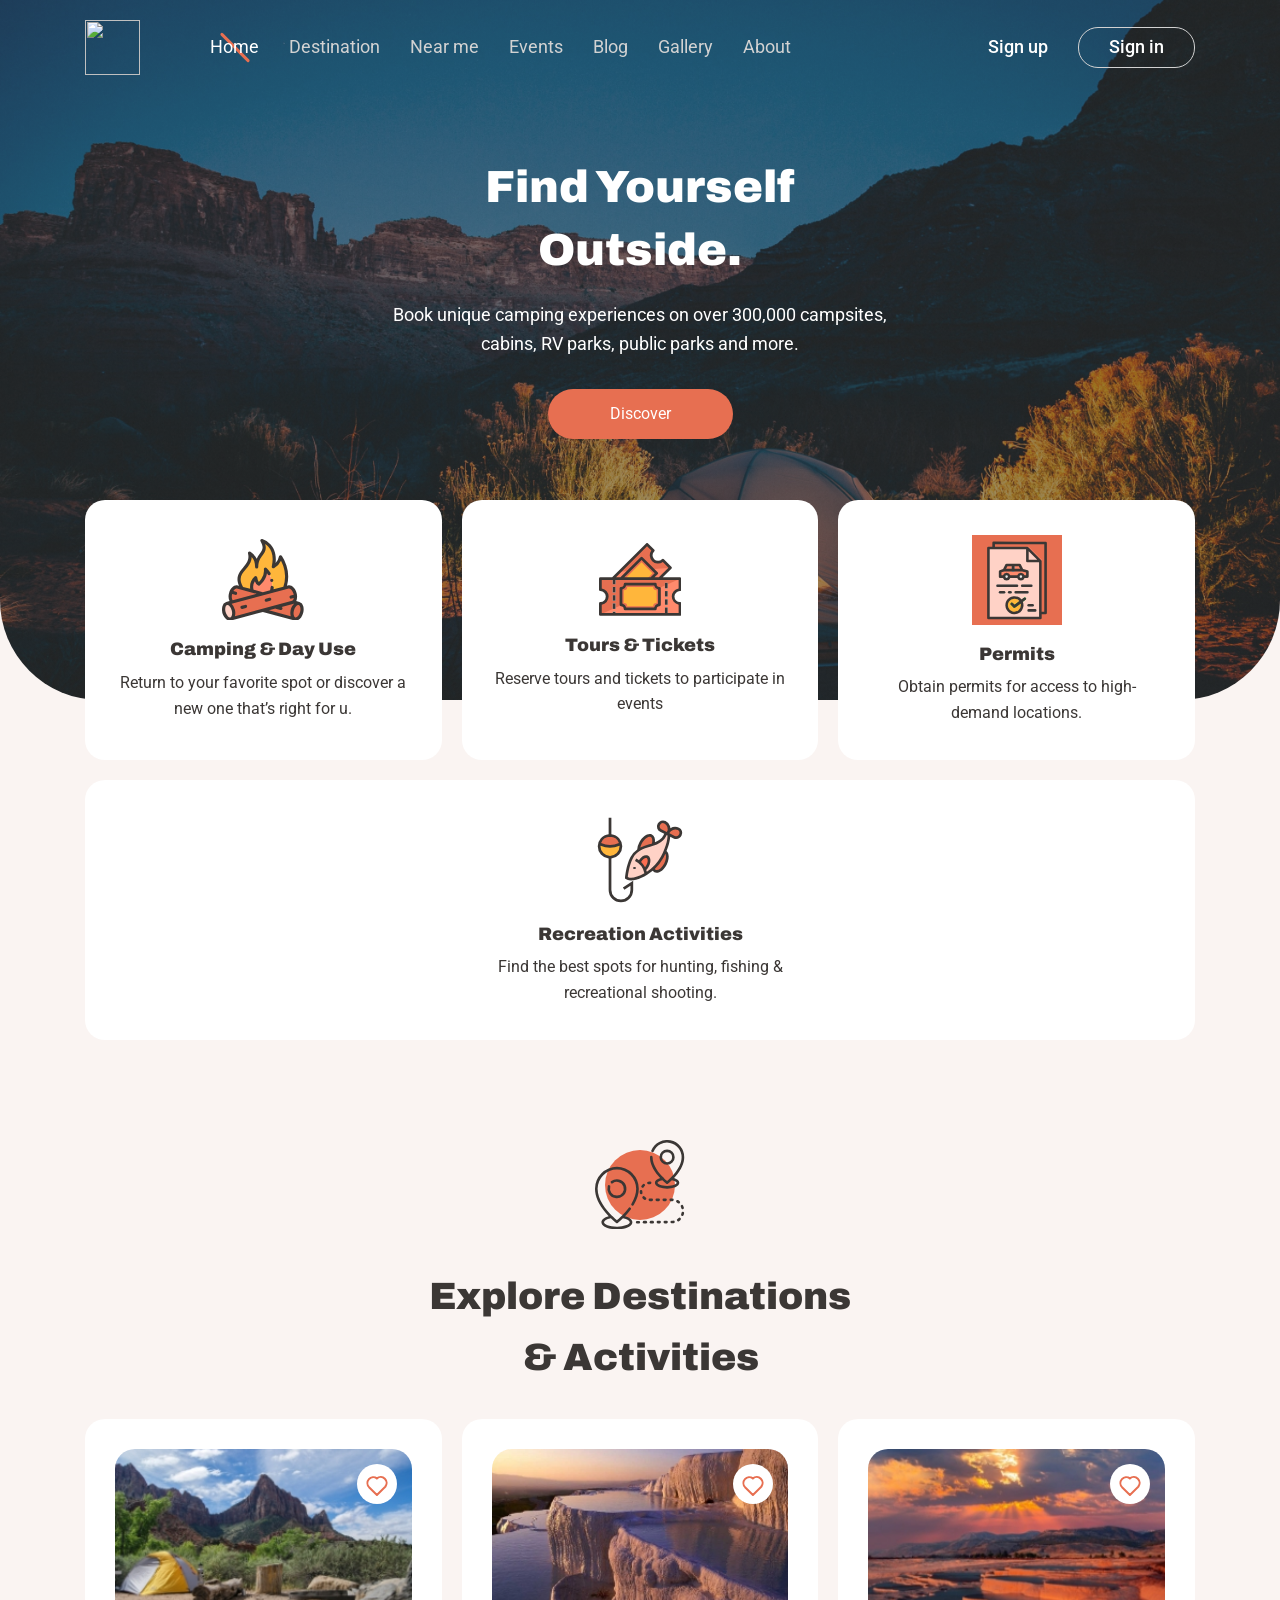
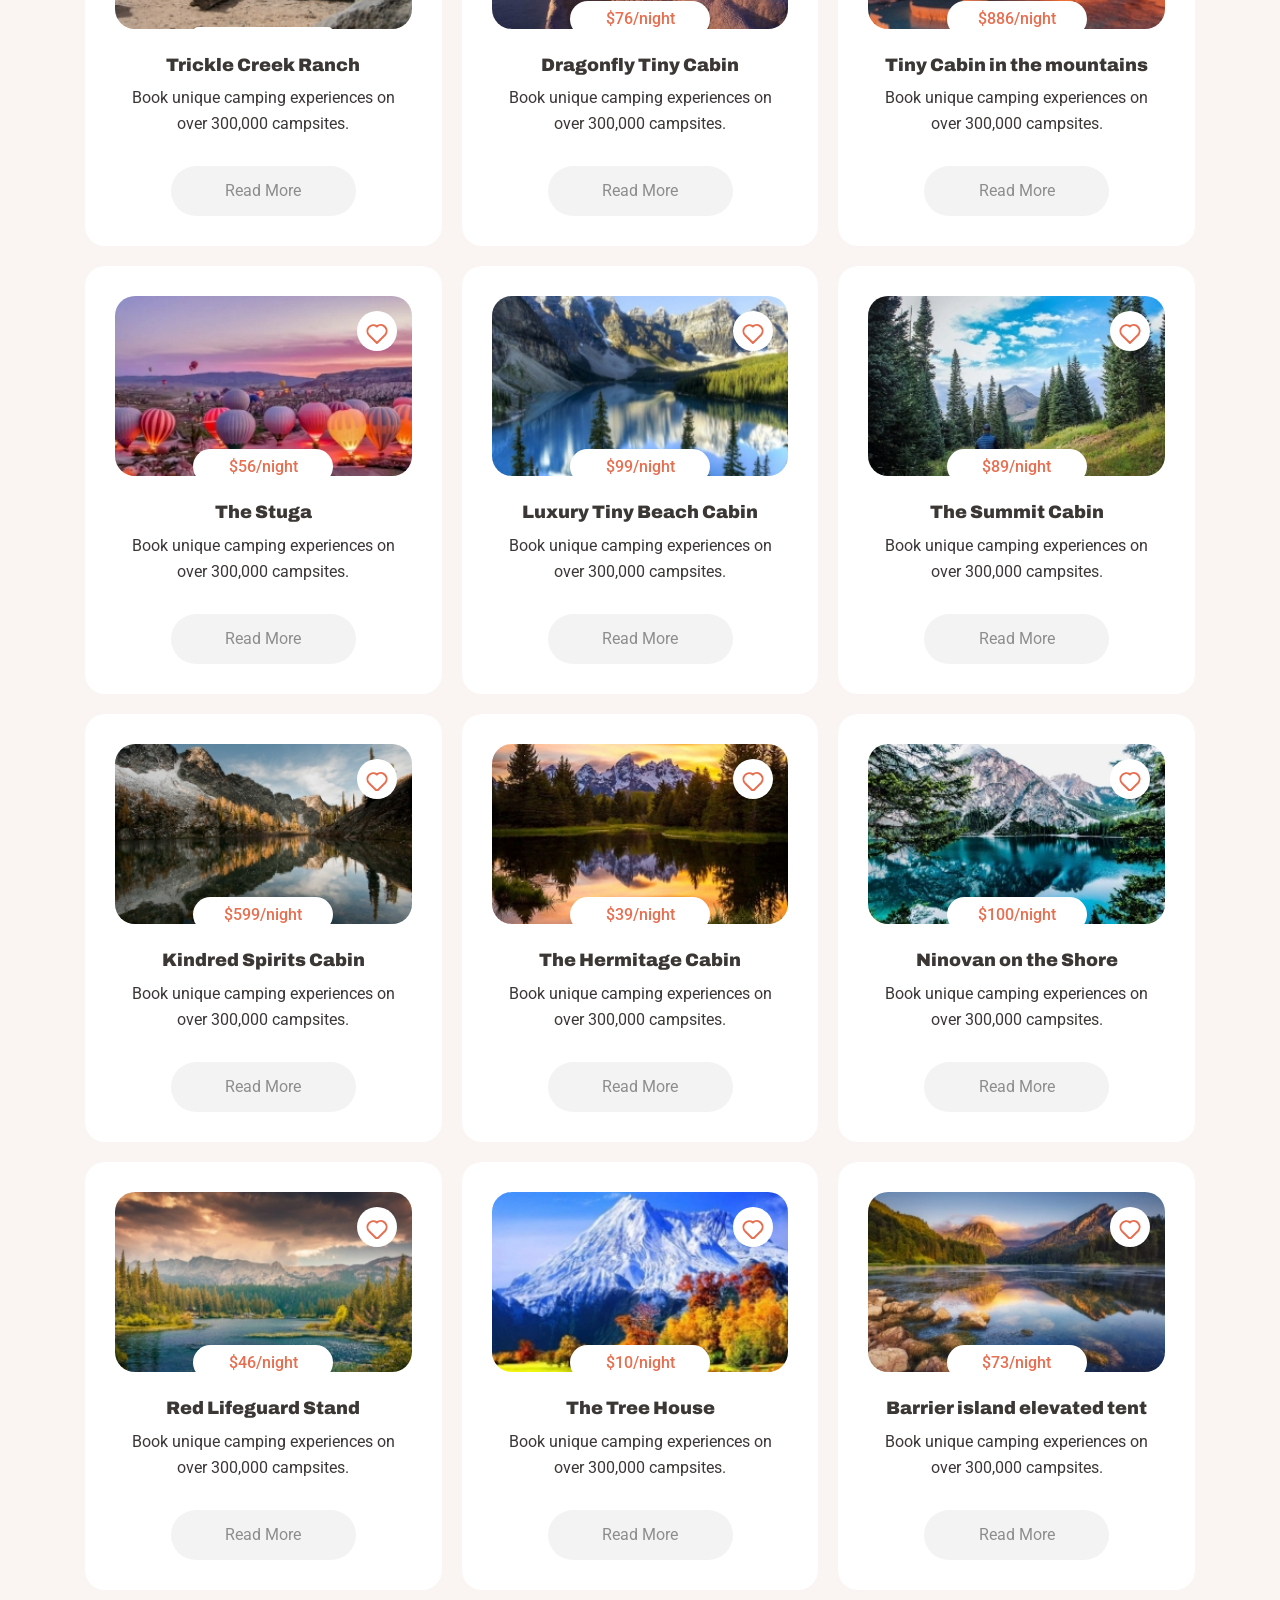
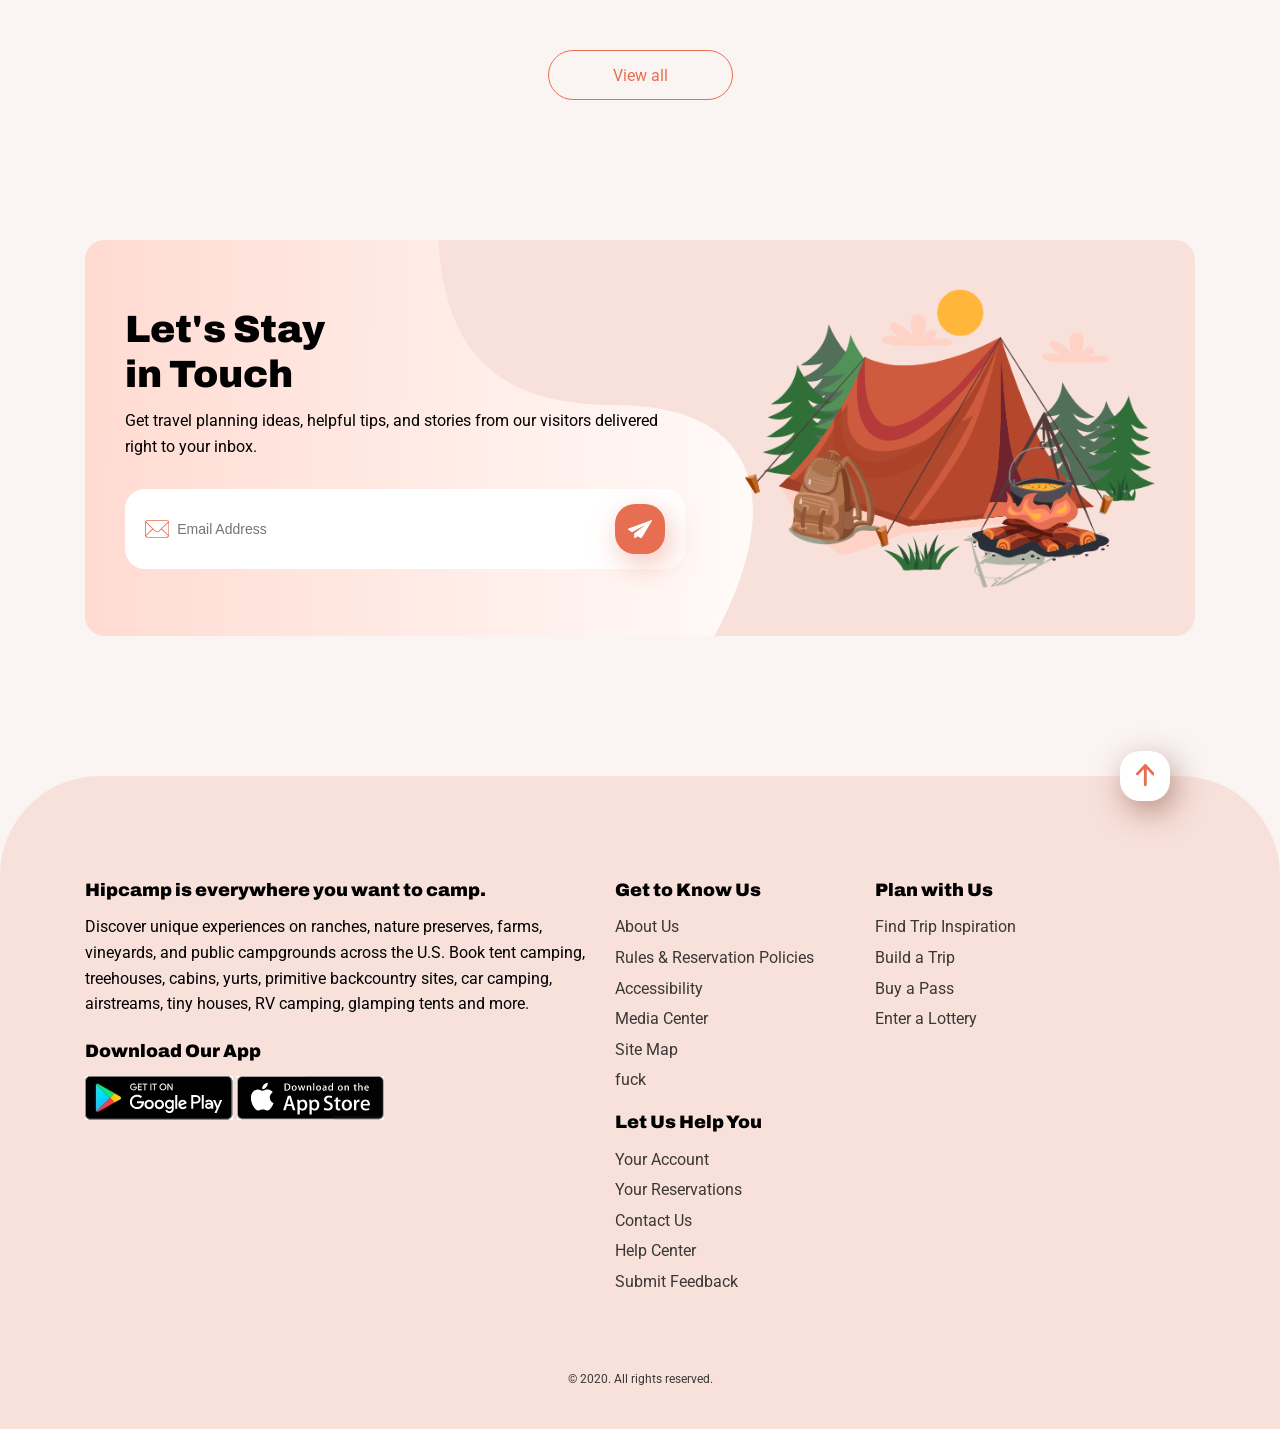
==== commit d8b55e97: "fixing name" ====
--- a/index.html
+++ b/index.html
@@ -3,527 +3,497 @@
 <head>
     <meta charset="UTF-8">
     <meta name="viewport" content="width=device-width, initial-scale=1.0">
-    <title>Camping web</title>
-    <link rel="icon" type="image\png" href="./images/Group 86.png">
+    <title>Camp</title>
+    <link rel="icon" type="images/png" href="./images/fav.png">
     <link rel="stylesheet" href="./styles/app.css">
 </head>
-<body >
-    <header class="header">
-        <div class="container">
-            <nav class="nav">
-<div class="nav-wrapper">
-
-
-    <a href="" class="logo">
-<svg class="logo__img" xmlns="http://www.w3.org/2000/svg" width="50" height="50" viewBox="0 0 50 50"><g transform="translate(0 -0.266)"><circle cx="25" cy="25" r="25" transform="translate(0 0.266)" fill="#e76f51"/><path d="M18.962-15.292a4.18,4.18,0,0,1-.3,1.237A3.231,3.231,0,0,1,17.951-13a3.642,3.642,0,0,1-1.139.756,5.089,5.089,0,0,1-1.6.373,7.131,7.131,0,0,1-1.757-.059q-.854-.137-1.7-.314t-1.678-.324A6.871,6.871,0,0,0,8.4-12.661a5.757,5.757,0,0,0-1.394.294,3.813,3.813,0,0,0-1.217.677,3.266,3.266,0,0,0-.854,1.119,3.674,3.674,0,0,0-.324,1.6,3.04,3.04,0,0,0,.236,1.227,4.13,4.13,0,0,0,.54.923,3.008,3.008,0,0,0,.579.579q.275.2.353.177a6.332,6.332,0,0,1-2.748.2A4.347,4.347,0,0,1,1.53-6.762,4.028,4.028,0,0,1,.313-8.46a4.731,4.731,0,0,1-.275-2.2,5.461,5.461,0,0,1,.638-2.12,5.239,5.239,0,0,1,1.355-1.6,6.385,6.385,0,0,1,1.953-1.031,8.462,8.462,0,0,1,2.434-.412,10.11,10.11,0,0,1,2.365.2q1.148.236,2.248.55t2.13.6a10.79,10.79,0,0,0,2.022.363,5.8,5.8,0,0,0,1.934-.167A4.707,4.707,0,0,0,18.962-15.292ZM7.93-9.343q.039-.118.147-.471a3.866,3.866,0,0,0,.147-.756,2.423,2.423,0,0,0-.049-.785.807.807,0,0,0-.422-.559q.393.02.471.02h.51a4.481,4.481,0,0,1,2.13.53,3.007,3.007,0,0,1,1.129,1.129,2.883,2.883,0,0,1,.353,1.384,3.964,3.964,0,0,1-.2,1.3L9.971-1.118Q9.932-1,9.824-.647a3.866,3.866,0,0,0-.147.756,2.423,2.423,0,0,0,.049.785.807.807,0,0,0,.422.559q-.393-.02-.471-.02h-.51A4.481,4.481,0,0,1,7.037.9,3.007,3.007,0,0,1,5.908-.225a2.883,2.883,0,0,1-.353-1.384,3.964,3.964,0,0,1,.2-1.3Z" transform="translate(15.989 32.095)" fill="#fff"/></g></svg>
-    </a>
-    <ul class="menu">
-    <li class="menu__item">
-        <a href="" class="menu__link menu__link--active">Home</a>
-    </li>
-    <li class="menu__item">
-        <a href="" class="menu__link">Destination</a>
-    </li>
-    <li class="menu__item">
-        <a href="" class="menu__link">Near me</a>
-    </li>
-    <li class="menu__item">
-        <a href="" class="menu__link">Events</a>
-    </li>
-    
-    <li class="menu__item">
-        <a href="" class="menu__link">Blog</a>
-    </li>
-    <li class="menu__item">
-        <a href="" class="menu__link">Gallery</a>
-    </li>
-    <li class="menu__item">
-        <a href="" class="menu__link">About</a>
-    </li>
-    <li class="menu__item">
-        <a href="" class="menu__link">Contact us</a>
-    </li>
-    
-    
-    
-    </ul>
-
-</div>
-
-                
-            
-            <ul class="mobile-menu">
-            <li class="mobile-menu__item">
-                <a href="" class="mobile-menu__link mobile-menu__link--active">Home</a>
-            </li>
-            <li class="mobile-menu__item">
-                <a href="" class="mobile-menu__link">Destination</a>
-            </li>
-            <li class="mobile-menu__item">
-                <a href="" class="mobile-menu__link">Near me</a>
-            </li>
-            <li class="mobile-menu__item">
-                <a href="" class="mobile-menu__link">Events</a>
-            </li>
-            
-            <li class="mobile-menu__item">
-                <a href="" class="mobile-menu__link">Blog</a>
-            </li>
-            <li class="mobile-menu__item">
-                <a href="" class="mobile-menu__link">Gallery</a>
-            </li>
-            <li class="mobile-menu__item">
-                <a href="" class="mobile-menu__link">About</a>
-            </li>
-            <li class="mobile-menu__item">
-                <a href="" class="mobile-menu__link">Contact us</a>
-            </li>
-            
-            
-            
-            
-            
-            
-            <div class="nav-links">
-            <a href="" class="nav-link">Sign up</a>
-            <a href="" class="nav-link nav-link--border">Sign in</a>
-            </div>
-            </ul>
-            
-            <div class="header-links">
-                <a href="" class="header-link">Sign up</a>
-                <a href="" class="header-link header-link--border">Sign in</a>
-            </div>
-            <div class="navbtn">
-                <span class="nav-line"></span>
-            </div>
-            
-            </nav>
-            <div class="header-content">
-
-<h1 class="header-content__title">makan haye maman kasra</h1>
-
-<p class="header-content__text">Book unique camping experiences on over 300,000 campsites, cabins, RV parks, public parks and more.</p>
-
-<a href="" class="header-content__btn  btn">Discover</a>
-
-            </div>
-
-        </div>
-
-
-
-
-
-
-    </header>
-<main class="main">
+<body>
+<header>
+  <div class="container">
+    <nav>
+    <div class="nav__wraper">
+    <a href="#" class="logo"><img src="./images/Group 86.svg" alt="" class="logo__img"></a>
+    
+    
+    
+    <div class="menu">
+      <ul class="menu__items">
+        <li class="menu__item"><a href="#" class="menu__item_link menu__item_link--modif">Home</a></li>
+        <li class="menu__item"><a href="#" class="menu__item_link">Destination</a></li>
+        <li class="menu__item"><a href="#" class="menu__item_link">Near me</a></li>
+        <li class="menu__item"><a href="#" class="menu__item_link"> Events</a></li>
+        <li class="menu__item"><a href="#" class="menu__item_link">Blog</a></li>
+        <li class="menu__item"><a href="#" class="menu__item_link">Gallery</a></li>
+        <li class="menu__item"><a href="#" class="menu__item_link">About</a> </li>
+      </ul>
+    </div>
+    
+    
+    </div>
+    
+
+
+<div class="mobile_menu">
+<ul class="mobile_menu__items">
+        <li class=" mobile_menu__item"><a href="#" class="mobile_menu__item_link menu__item_link">Home</a></li>
+        <li class=" mobile_menu__item"><a href="#" class="mobile_menu__item_link">Destination</a></li>
+        <li class=" mobile_menu__item"><a href="#" class="mobile_menu__item_link">Near me</a></li>
+        <li class=" mobile_menu__item"><a href="#" class="mobile_menu__item_link"> Events</a></li>
+        <li class=" mobile_menu__item"><a href="#" class="mobile_menu__item_link">Blog</a></li>
+        <li class=" mobile_menu__item"><a href="#" class="mobile_menu__item_link">Gallery</a></li>
+        <li class=" mobile_menu__item"><a href="#" class="mobile_menu__item_link">About</a> </li>
+      </ul>
+
+      <div class="mobile_menu__links">
+        <a href="#" class="mobile_menu__link"> sign up</a>
+        <a href="#" class="mobile_menu__link">sign in</a>
+      </div>
+</div>
+
+
+
+    <div class="header__links">
+      <a href="#" class="header__link">Sign up</a>
+      <a href="#" class="header__link--modif">Sign in</a>
+    </div>
+    
+    <div class="navbtn">
+      <span class="navebtn__line"></span>
+    </div>
+
+
+
+    </nav>
+    <div class="header__content">
+
+      <h1 class="header__title">Find Yourself
+Outside.</h1>
+<p class="header__caption">Book unique camping experiences on over 300,000 campsites, cabins, RV parks, public parks and more.</p>
+<a href="#" class="header__btn btn">Discover</a>
+    </div>
+  </div>
+
+
+
+</header>
+
+<main>
 <div class="container">
 
-<section class="services">>
+<section class="services">
+  
 <div class="service">
-<svg class="service__svg" xmlns="http://www.w3.org/2000/svg" width="81.718" height="81.654" viewBox="0 0 81.718 81.654"><g transform="translate(0 1.595)"><ellipse cx="4.784" cy="7.974" rx="4.784" ry="7.974" transform="translate(0 64.202) rotate(-15.009)" fill="#ffd2c6"/><path d="M28.8,317.021c2.552-.684,5.545,2.21,6.685,6.464s-.005,8.257-2.558,8.941l32.106-8.6L94.7,315.873a2.971,2.971,0,0,0,.855-.383c1.939-1.263,2.706-4.813,1.7-8.557-1.14-4.254-4.133-7.148-6.685-6.464l-3.788,1.015-13.1,3.511-8.648,2.317L34.517,315.49Z" transform="translate(-24.195 -254.061)" fill="#e76f51" fill-rule="evenodd"/><path d="M286.522,395.186Zm-.855.383L256,403.518l32.106,8.6c-2.552-.684-3.7-4.687-2.558-8.941s4.133-7.148,6.685-6.464l-5.712-1.531A2.969,2.969,0,0,1,285.668,395.569Z" transform="translate(-215.158 -333.757)" fill="#e76f51" fill-rule="evenodd"/><ellipse cx="7.974" cy="4.784" rx="7.974" ry="4.784" transform="translate(68.344 77.133) rotate(-74.991)" fill="#e76f51"/><path d="M53.322,315.491l30.521-8.178-10.568-2.832-10.228-2.74L58.3,300.47c-2.552-.684-5.545,2.21-6.685,6.464C50.615,310.678,51.383,314.228,53.322,315.491Z" transform="translate(-43 -254.062)" fill="#e76f51" fill-rule="evenodd"/><path d="M186.27,210.689l10.568,2.832,8.648-2.317c2.776-11.318-2.276-18.89-6.024-22.422,1.116,9.33-6.7,14.991-6.7,14.991-2.791-2.073-3.11-6.379-3.11-6.379-3.649,3.649-4.961,7.633-3.383,13.3Z" transform="translate(-155.995 -160.269)" fill="#ff8a6c" fill-rule="evenodd"/><path d="M120.047,60.42c-1.578-5.663-.266-9.646,3.383-13.3,0,0,.319,4.306,3.11,6.379,0,0,7.814-5.662,6.7-14.991,3.748,3.532,8.8,11.1,6.024,22.422l13.1-3.511c6.324-16.937-4.075-31.235-4.075-31.235a14.4,14.4,0,0,1-7.177,9.967C145.978,14.387,129.711,10,129.711,10c7.254,13.2-5.263,12.039-5.263,26.314,0-5.84-1.754-10.207-7.1-13.795,3.943,15.923-18.359,16.993-7.533,35.16Z" transform="translate(-89.772 -10.001)" fill="#ffb63b" fill-rule="evenodd"/></g><g transform="translate(0.016)"><path d="M81.256,67.249a5.7,5.7,0,0,0-3.784-4.233l-3.332-.893a7.94,7.94,0,0,0,.549-1.407,12.724,12.724,0,0,0-.1-6.66c-1.389-5.183-5.183-8.518-8.638-7.592l-.962.258a35.492,35.492,0,0,0-.566-20.169,36.758,36.758,0,0,0-4.633-9.706,1.595,1.595,0,0,0-2.859.656,12.516,12.516,0,0,1-3.351,6.539c1.126-9.475-1.95-15.288-4.952-18.6A18.966,18.966,0,0,0,40.338.056a1.595,1.595,0,0,0-1.813,2.308C42.093,8.856,40.516,11,37.9,14.539a26.973,26.973,0,0,0-3.226,5.224,16.847,16.847,0,0,0-6.225-6.972A1.595,1.595,0,0,0,26.015,14.5c1.575,6.36-1.55,10.046-4.859,13.948-3.791,4.472-8.034,9.479-4.192,18.355L15.7,46.463c-3.455-.926-7.25,2.409-8.638,7.592a11.7,11.7,0,0,0,.451,8.067l-3.333.893A5.7,5.7,0,0,0,.4,67.249,13.622,13.622,0,0,0,3.74,79.727a6.2,6.2,0,0,0,4.229,1.927A4.487,4.487,0,0,0,9.133,81.5h0l31.692-8.492L72.519,81.5a4.513,4.513,0,0,0,1.172.154c3.1,0,6.233-3.145,7.466-7.746a12.727,12.727,0,0,0,.1-6.661Zm-14.478-17.7c1.457-.39,3.787,1.81,4.732,5.336.074.277.137.555.189.833l-2.944.789a1.595,1.595,0,1,0,.825,3.081l2.224-.6a6.692,6.692,0,0,1-.181.85,2.681,2.681,0,0,1-1.543,2.03L12.935,77.18a12.656,12.656,0,0,0-.117-6.573,12.771,12.771,0,0,0-3.18-5.752ZM23.589,30.51c2.847-3.358,6-7.08,6.043-12.6,2.4,2.566,3.432,5.675,3.432,10.005a1.595,1.595,0,0,0,3.19,0c0-5.763,2.143-8.669,4.215-11.478,2.272-3.081,4.441-6.023,2.665-11.523a16.291,16.291,0,0,1,3.233,2.785c4.139,4.657,5.283,11.288,3.4,19.709a1.595,1.595,0,0,0,2.254,1.782,16.01,16.01,0,0,0,6.942-7.5,37.34,37.34,0,0,1,2.454,5.94,31.419,31.419,0,0,1-.065,20.07l-9.817,2.63c.09-.58.163-1.157.216-1.728a1.595,1.595,0,0,0-3.176-.293,25.921,25.921,0,0,1-.449,2.934l-7.3,1.956-9.252-2.479a10.392,10.392,0,0,1,1.26-8.525A9.123,9.123,0,0,0,35.8,46.379a1.6,1.6,0,0,0,1.887.011c.3-.215,6.21-4.59,7.3-12.067.247.353.494.728.736,1.127A1.595,1.595,0,0,0,48.447,33.8a23.5,23.5,0,0,0-3.9-4.849,1.595,1.595,0,0,0-2.677,1.35,13.912,13.912,0,0,1-2.592,9.8,18.188,18.188,0,0,1-2.453,2.845A9.373,9.373,0,0,1,35.232,38.6a1.595,1.595,0,0,0-2.718-1.01C28.929,41.176,27.52,45.1,28.169,49.8l-7.087-1.9c-4.917-8.637-1.632-12.512,2.508-17.4ZM10.1,55.064l3.04.815a1.595,1.595,0,0,0,.825-3.081l-2.648-.71c1.1-1.824,2.544-2.816,3.56-2.544l19.79,5.3L10.718,61.263C9.836,60.173,9.406,57.809,10.1,55.064Zm-6.52,18.02a9.653,9.653,0,0,1-.113-4.958A2.681,2.681,0,0,1,5.006,66.1a1.34,1.34,0,0,1,.348-.044,3.113,3.113,0,0,1,2,1.031,9.652,9.652,0,0,1,2.381,4.35c.945,3.527.025,6.6-1.43,6.987a2.682,2.682,0,0,1-2.351-.986,9.651,9.651,0,0,1-2.381-4.35Zm49.9-3.466c.025.008.049.017.074.024l4.917,1.317a1.594,1.594,0,0,0,1.107-2.975l11.327-3.035a4.456,4.456,0,0,0,.632-.222l.477.128a13.626,13.626,0,0,0-3.3,12.325L46.988,71.358Zm24.6,3.466c-.945,3.527-3.28,5.726-4.732,5.336s-2.375-3.461-1.43-6.987a9.65,9.65,0,0,1,2.381-4.35,3.112,3.112,0,0,1,2-1.031,1.347,1.347,0,0,1,.348.044,2.681,2.681,0,0,1,1.543,2.03A9.651,9.651,0,0,1,78.077,73.083Z" transform="translate(0.001 -0.001)" fill="#3b3735"/><path d="M301.967,250.476a1.6,1.6,0,1,0,1.6-1.595h0A1.594,1.594,0,0,0,301.967,250.476Z" transform="translate(-253.809 -209.19)" fill="#3b3735"/><path d="M116.819,417.224a1.6,1.6,0,0,0,.414-.055l3.513-.941a1.595,1.595,0,1,0-.825-3.081l-3.513.941a1.595,1.595,0,0,0,.412,3.136Z" transform="translate(-96.848 -347.213)" fill="#3b3735"/><path d="M268.806,372.174a1.6,1.6,0,0,0,.414-.055l3.513-.941a1.595,1.595,0,0,0-.825-3.081l-3.513.941a1.6,1.6,0,0,0,.412,3.136Z" transform="translate(-224.597 -309.347)" fill="#3b3735"/></g></svg>    <h3 class="service__title">Camping & Day Use</h3>
-<p class="service__caption">Return to your favorite spot or discover a new one that’s right for you.</p>
-
+  <div class="service__banner">
+ 
+<svg class="s-svg" xmlns="http://www.w3.org/2000/svg" width="81.718" height="81.654" viewBox="0 0 81.718 81.654"><g transform="translate(0 1.595)"><ellipse cx="4.784" cy="7.974" rx="4.784" ry="7.974" transform="translate(0 64.202) rotate(-15.009)" fill="#ffd2c6"/><path d="M28.8,317.021c2.552-.684,5.545,2.21,6.685,6.464s-.005,8.257-2.558,8.941l32.106-8.6L94.7,315.873a2.971,2.971,0,0,0,.855-.383c1.939-1.263,2.706-4.813,1.7-8.557-1.14-4.254-4.133-7.148-6.685-6.464l-3.788,1.015-13.1,3.511-8.648,2.317L34.517,315.49Z" transform="translate(-24.195 -254.061)" fill="#e76f51" fill-rule="evenodd"/><path d="M286.522,395.186Zm-.855.383L256,403.518l32.106,8.6c-2.552-.684-3.7-4.687-2.558-8.941s4.133-7.148,6.685-6.464l-5.712-1.531A2.969,2.969,0,0,1,285.668,395.569Z" transform="translate(-215.158 -333.757)" fill="#e76f51" fill-rule="evenodd"/><ellipse cx="7.974" cy="4.784" rx="7.974" ry="4.784" transform="translate(68.344 77.133) rotate(-74.991)" fill="#e76f51"/><path d="M53.322,315.491l30.521-8.178-10.568-2.832-10.228-2.74L58.3,300.47c-2.552-.684-5.545,2.21-6.685,6.464C50.615,310.678,51.383,314.228,53.322,315.491Z" transform="translate(-43 -254.062)" fill="#e76f51" fill-rule="evenodd"/><path d="M186.27,210.689l10.568,2.832,8.648-2.317c2.776-11.318-2.276-18.89-6.024-22.422,1.116,9.33-6.7,14.991-6.7,14.991-2.791-2.073-3.11-6.379-3.11-6.379-3.649,3.649-4.961,7.633-3.383,13.3Z" transform="translate(-155.995 -160.269)" fill="#ff8a6c" fill-rule="evenodd"/><path d="M120.047,60.42c-1.578-5.663-.266-9.646,3.383-13.3,0,0,.319,4.306,3.11,6.379,0,0,7.814-5.662,6.7-14.991,3.748,3.532,8.8,11.1,6.024,22.422l13.1-3.511c6.324-16.937-4.075-31.235-4.075-31.235a14.4,14.4,0,0,1-7.177,9.967C145.978,14.387,129.711,10,129.711,10c7.254,13.2-5.263,12.039-5.263,26.314,0-5.84-1.754-10.207-7.1-13.795,3.943,15.923-18.359,16.993-7.533,35.16Z" transform="translate(-89.772 -10.001)" fill="#ffb63b" fill-rule="evenodd"/></g><g transform="translate(0.016)"><path d="M81.256,67.249a5.7,5.7,0,0,0-3.784-4.233l-3.332-.893a7.94,7.94,0,0,0,.549-1.407,12.724,12.724,0,0,0-.1-6.66c-1.389-5.183-5.183-8.518-8.638-7.592l-.962.258a35.492,35.492,0,0,0-.566-20.169,36.758,36.758,0,0,0-4.633-9.706,1.595,1.595,0,0,0-2.859.656,12.516,12.516,0,0,1-3.351,6.539c1.126-9.475-1.95-15.288-4.952-18.6A18.966,18.966,0,0,0,40.338.056a1.595,1.595,0,0,0-1.813,2.308C42.093,8.856,40.516,11,37.9,14.539a26.973,26.973,0,0,0-3.226,5.224,16.847,16.847,0,0,0-6.225-6.972A1.595,1.595,0,0,0,26.015,14.5c1.575,6.36-1.55,10.046-4.859,13.948-3.791,4.472-8.034,9.479-4.192,18.355L15.7,46.463c-3.455-.926-7.25,2.409-8.638,7.592a11.7,11.7,0,0,0,.451,8.067l-3.333.893A5.7,5.7,0,0,0,.4,67.249,13.622,13.622,0,0,0,3.74,79.727a6.2,6.2,0,0,0,4.229,1.927A4.487,4.487,0,0,0,9.133,81.5h0l31.692-8.492L72.519,81.5a4.513,4.513,0,0,0,1.172.154c3.1,0,6.233-3.145,7.466-7.746a12.727,12.727,0,0,0,.1-6.661Zm-14.478-17.7c1.457-.39,3.787,1.81,4.732,5.336.074.277.137.555.189.833l-2.944.789a1.595,1.595,0,1,0,.825,3.081l2.224-.6a6.692,6.692,0,0,1-.181.85,2.681,2.681,0,0,1-1.543,2.03L12.935,77.18a12.656,12.656,0,0,0-.117-6.573,12.771,12.771,0,0,0-3.18-5.752ZM23.589,30.51c2.847-3.358,6-7.08,6.043-12.6,2.4,2.566,3.432,5.675,3.432,10.005a1.595,1.595,0,0,0,3.19,0c0-5.763,2.143-8.669,4.215-11.478,2.272-3.081,4.441-6.023,2.665-11.523a16.291,16.291,0,0,1,3.233,2.785c4.139,4.657,5.283,11.288,3.4,19.709a1.595,1.595,0,0,0,2.254,1.782,16.01,16.01,0,0,0,6.942-7.5,37.34,37.34,0,0,1,2.454,5.94,31.419,31.419,0,0,1-.065,20.07l-9.817,2.63c.09-.58.163-1.157.216-1.728a1.595,1.595,0,0,0-3.176-.293,25.921,25.921,0,0,1-.449,2.934l-7.3,1.956-9.252-2.479a10.392,10.392,0,0,1,1.26-8.525A9.123,9.123,0,0,0,35.8,46.379a1.6,1.6,0,0,0,1.887.011c.3-.215,6.21-4.59,7.3-12.067.247.353.494.728.736,1.127A1.595,1.595,0,0,0,48.447,33.8a23.5,23.5,0,0,0-3.9-4.849,1.595,1.595,0,0,0-2.677,1.35,13.912,13.912,0,0,1-2.592,9.8,18.188,18.188,0,0,1-2.453,2.845A9.373,9.373,0,0,1,35.232,38.6a1.595,1.595,0,0,0-2.718-1.01C28.929,41.176,27.52,45.1,28.169,49.8l-7.087-1.9c-4.917-8.637-1.632-12.512,2.508-17.4ZM10.1,55.064l3.04.815a1.595,1.595,0,0,0,.825-3.081l-2.648-.71c1.1-1.824,2.544-2.816,3.56-2.544l19.79,5.3L10.718,61.263C9.836,60.173,9.406,57.809,10.1,55.064Zm-6.52,18.02a9.653,9.653,0,0,1-.113-4.958A2.681,2.681,0,0,1,5.006,66.1a1.34,1.34,0,0,1,.348-.044,3.113,3.113,0,0,1,2,1.031,9.652,9.652,0,0,1,2.381,4.35c.945,3.527.025,6.6-1.43,6.987a2.682,2.682,0,0,1-2.351-.986,9.651,9.651,0,0,1-2.381-4.35Zm49.9-3.466c.025.008.049.017.074.024l4.917,1.317a1.594,1.594,0,0,0,1.107-2.975l11.327-3.035a4.456,4.456,0,0,0,.632-.222l.477.128a13.626,13.626,0,0,0-3.3,12.325L46.988,71.358Zm24.6,3.466c-.945,3.527-3.28,5.726-4.732,5.336s-2.375-3.461-1.43-6.987a9.65,9.65,0,0,1,2.381-4.35,3.112,3.112,0,0,1,2-1.031,1.347,1.347,0,0,1,.348.044,2.681,2.681,0,0,1,1.543,2.03A9.651,9.651,0,0,1,78.077,73.083Z" transform="translate(0.001 -0.001)" fill="#3b3735"/><path d="M301.967,250.476a1.6,1.6,0,1,0,1.6-1.595h0A1.594,1.594,0,0,0,301.967,250.476Z" transform="translate(-253.809 -209.19)" fill="#3b3735"/><path d="M116.819,417.224a1.6,1.6,0,0,0,.414-.055l3.513-.941a1.595,1.595,0,1,0-.825-3.081l-3.513.941a1.595,1.595,0,0,0,.412,3.136Z" transform="translate(-96.848 -347.213)" fill="#3b3735"/><path d="M268.806,372.174a1.6,1.6,0,0,0,.414-.055l3.513-.941a1.595,1.595,0,0,0-.825-3.081l-3.513.941a1.6,1.6,0,0,0,.412,3.136Z" transform="translate(-224.597 -309.347)" fill="#3b3735"/></g></svg>
+</div>
+<h2 class="service__title">Camping & Day Use</h2>
+<p class="service__caption">Return to your favorite spot or     discover a new one that’s right for u.</p>
 </div>
 <div class="service">
-<svg class="service__svg" xmlns="http://www.w3.org/2000/svg" width="82.405" height="72.79" viewBox="0 0 82.405 72.79"><g transform="translate(0 -28.001)"><path d="M123.552,51.843a6.868,6.868,0,0,1-9.713-9.713L107.709,36,72,71.708h46.7l12.361-12.361Z" transform="translate(-59.639 -6.625)" fill="#e76f51"/><path d="M72,184.36h46.7L131.057,172l-50.816,4.12Z" transform="translate(-59.639 -119.277)" fill="#ff8a6c"/><path d="M128,136.6,148.6,116l15.108,15.108-5.494,5.494Z" transform="translate(-106.025 -72.891)" fill="#e76f51"/><path d="M152,156.48,168.389,140l11.079,11.079-5.311,5.4Z" transform="translate(-125.905 -92.771)" fill="#ffb63b"/><path d="M80.791,253.853a6.867,6.867,0,0,1,6.867-6.867V236H8v10.987A6.867,6.867,0,0,1,8,260.72v10.987H87.658V260.72A6.867,6.867,0,0,1,80.791,253.853Z" transform="translate(-6.627 -172.29)" fill="#e76f51"/><path d="M8,271.708H87.658V260.72a6.867,6.867,0,0,1,0-13.734V236Z" transform="translate(-6.627 -172.29)" fill="#ff8a6c"/><g transform="translate(13.734 63.709)"><path d="M384,260h2.747v5.494H384Z" transform="translate(-331.81 -255.879)" fill="#fff"/><path d="M384,308h2.747v5.494H384Z" transform="translate(-331.81 -295.638)" fill="#fff"/><path d="M384,356h2.747v5.494H384Z" transform="translate(-331.81 -335.398)" fill="#fff"/><path d="M384,404h2.747v5.494H384Z" transform="translate(-331.81 -375.157)" fill="#fff"/><path d="M80,236h2.747v5.494H80Z" transform="translate(-80 -235.999)" fill="#fff"/><path d="M80,284h2.747v5.494H80Z" transform="translate(-80 -275.759)" fill="#fff"/><path d="M80,332h2.747v5.494H80Z" transform="translate(-80 -315.518)" fill="#fff"/><path d="M80,380h2.747v5.494H80Z" transform="translate(-80 -355.278)" fill="#fff"/><path d="M80,428h2.747v2.747H80Z" transform="translate(-80 -395.037)" fill="#fff"/></g><path d="M166.456,288.6V272.119a4.12,4.12,0,0,1-4.12-4.12H132.12a4.12,4.12,0,0,1-4.12,4.12V288.6a4.12,4.12,0,0,1,4.12,4.12h30.215A4.12,4.12,0,0,1,166.456,288.6Z" transform="translate(-106.025 -198.796)" fill="#e76f51"/><path d="M176.962,300.023V287.2a3.379,3.379,0,0,1-3.531-3.2h-25.9A3.379,3.379,0,0,1,144,287.2v12.819a3.379,3.379,0,0,1,3.531,3.2h25.9A3.379,3.379,0,0,1,176.962,300.023Z" transform="translate(-119.279 -212.049)" fill="#ffb63b"/><g transform="translate(0 28.001)"><path d="M81.031,76.07A1.373,1.373,0,0,0,82.4,74.7V63.709a1.373,1.373,0,0,0-1.373-1.373H63.75l8.643-8.643a1.373,1.373,0,0,0,0-1.942l-7.506-7.5a1.373,1.373,0,0,0-1.942,0,5.494,5.494,0,1,1-7.769-7.771,1.373,1.373,0,0,0,0-1.942L49.045,28.4a1.373,1.373,0,0,0-1.942,0L13.17,62.336H1.373A1.373,1.373,0,0,0,0,63.709V74.7A1.373,1.373,0,0,0,1.373,76.07a5.494,5.494,0,0,1,0,10.987A1.373,1.373,0,0,0,0,88.431V99.418a1.373,1.373,0,0,0,1.373,1.373H81.031A1.373,1.373,0,0,0,82.4,99.418V88.431a1.373,1.373,0,0,0-1.373-1.373,5.494,5.494,0,1,1,0-10.987ZM48.069,31.316l4.269,4.269a8.24,8.24,0,0,0,11.494,11.5l5.647,5.642-9.614,9.614H55.509l3.149-3.149a1.373,1.373,0,0,0,0-1.942L43.551,42.137a1.373,1.373,0,0,0-1.942,0l-20.2,20.2H17.054ZM25.294,62.336,42.576,45.05l13.17,13.166-4.12,4.12ZM79.658,89.69v8.354H68.671V92.551H65.924v5.494H16.481V96.671H13.734v1.373H2.747V89.69a8.24,8.24,0,0,0,0-16.253V65.083H13.734V69.2h2.747v-4.12H79.658v8.354a8.24,8.24,0,0,0,0,16.253Z" transform="translate(0 -28.001)" fill="#3b3735"/><path d="M384.024,260h2.747v5.494h-2.747Z" transform="translate(-318.096 -220.17)" fill="#3b3735"/><path d="M384.024,308h2.747v5.494h-2.747Z" transform="translate(-318.096 -259.93)" fill="#3b3735"/><path d="M384.024,356h2.747v5.494h-2.747Z" transform="translate(-318.096 -299.69)" fill="#3b3735"/><path d="M80.024,284h2.747v5.494H80.024Z" transform="translate(-66.286 -240.05)" fill="#3b3735"/><path d="M80.024,332h2.747v5.494H80.024Z" transform="translate(-66.286 -279.81)" fill="#3b3735"/><path d="M80.024,380h2.747v5.494H80.024Z" transform="translate(-66.286 -319.569)" fill="#3b3735"/><path d="M159.829,264.119a2.747,2.747,0,0,1-2.747-2.747A1.373,1.373,0,0,0,155.709,260H125.494a1.373,1.373,0,0,0-1.373,1.373,2.747,2.747,0,0,1-2.747,2.747A1.373,1.373,0,0,0,120,265.493v16.481a1.374,1.374,0,0,0,1.373,1.373,2.747,2.747,0,0,1,2.747,2.747,1.373,1.373,0,0,0,1.373,1.373h30.215a1.373,1.373,0,0,0,1.373-1.373,2.747,2.747,0,0,1,2.747-2.747,1.373,1.373,0,0,0,1.373-1.373V265.493A1.373,1.373,0,0,0,159.829,264.119Zm-1.373,16.654a5.515,5.515,0,0,0-3.943,3.947H126.7a5.517,5.517,0,0,0-3.95-3.947v-14.08a5.517,5.517,0,0,0,3.95-3.947h27.816a5.516,5.516,0,0,0,3.943,3.947Z" transform="translate(-99.399 -220.17)" fill="#3b3735"/></g></g></svg>    <h3 class="service__title">Tours & Tickets</h3>
-<p class="service__caption">Reserve tours and tickets to participate in events.</p>
-
+  <div class="service__banner">
+
+<svg class="s-svg" xmlns="http://www.w3.org/2000/svg" width="82.405" height="72.79" viewBox="0 0 82.405 72.79"><g transform="translate(0 -28.001)"><path d="M123.552,51.843a6.868,6.868,0,0,1-9.713-9.713L107.709,36,72,71.708h46.7l12.361-12.361Z" transform="translate(-59.639 -6.625)" fill="#e76f51"/><path d="M72,184.36h46.7L131.057,172l-50.816,4.12Z" transform="translate(-59.639 -119.277)" fill="#ff8a6c"/><path d="M128,136.6,148.6,116l15.108,15.108-5.494,5.494Z" transform="translate(-106.025 -72.891)" fill="#e76f51"/><path d="M152,156.48,168.389,140l11.079,11.079-5.311,5.4Z" transform="translate(-125.905 -92.771)" fill="#ffb63b"/><path d="M80.791,253.853a6.867,6.867,0,0,1,6.867-6.867V236H8v10.987A6.867,6.867,0,0,1,8,260.72v10.987H87.658V260.72A6.867,6.867,0,0,1,80.791,253.853Z" transform="translate(-6.627 -172.29)" fill="#e76f51"/><path d="M8,271.708H87.658V260.72a6.867,6.867,0,0,1,0-13.734V236Z" transform="translate(-6.627 -172.29)" fill="#ff8a6c"/><g transform="translate(13.734 63.709)"><path d="M384,260h2.747v5.494H384Z" transform="translate(-331.81 -255.879)" fill="#fff"/><path d="M384,308h2.747v5.494H384Z" transform="translate(-331.81 -295.638)" fill="#fff"/><path d="M384,356h2.747v5.494H384Z" transform="translate(-331.81 -335.398)" fill="#fff"/><path d="M384,404h2.747v5.494H384Z" transform="translate(-331.81 -375.157)" fill="#fff"/><path d="M80,236h2.747v5.494H80Z" transform="translate(-80 -235.999)" fill="#fff"/><path d="M80,284h2.747v5.494H80Z" transform="translate(-80 -275.759)" fill="#fff"/><path d="M80,332h2.747v5.494H80Z" transform="translate(-80 -315.518)" fill="#fff"/><path d="M80,380h2.747v5.494H80Z" transform="translate(-80 -355.278)" fill="#fff"/><path d="M80,428h2.747v2.747H80Z" transform="translate(-80 -395.037)" fill="#fff"/></g><path d="M166.456,288.6V272.119a4.12,4.12,0,0,1-4.12-4.12H132.12a4.12,4.12,0,0,1-4.12,4.12V288.6a4.12,4.12,0,0,1,4.12,4.12h30.215A4.12,4.12,0,0,1,166.456,288.6Z" transform="translate(-106.025 -198.796)" fill="#e76f51"/><path d="M176.962,300.023V287.2a3.379,3.379,0,0,1-3.531-3.2h-25.9A3.379,3.379,0,0,1,144,287.2v12.819a3.379,3.379,0,0,1,3.531,3.2h25.9A3.379,3.379,0,0,1,176.962,300.023Z" transform="translate(-119.279 -212.049)" fill="#ffb63b"/><g transform="translate(0 28.001)"><path d="M81.031,76.07A1.373,1.373,0,0,0,82.4,74.7V63.709a1.373,1.373,0,0,0-1.373-1.373H63.75l8.643-8.643a1.373,1.373,0,0,0,0-1.942l-7.506-7.5a1.373,1.373,0,0,0-1.942,0,5.494,5.494,0,1,1-7.769-7.771,1.373,1.373,0,0,0,0-1.942L49.045,28.4a1.373,1.373,0,0,0-1.942,0L13.17,62.336H1.373A1.373,1.373,0,0,0,0,63.709V74.7A1.373,1.373,0,0,0,1.373,76.07a5.494,5.494,0,0,1,0,10.987A1.373,1.373,0,0,0,0,88.431V99.418a1.373,1.373,0,0,0,1.373,1.373H81.031A1.373,1.373,0,0,0,82.4,99.418V88.431a1.373,1.373,0,0,0-1.373-1.373,5.494,5.494,0,1,1,0-10.987ZM48.069,31.316l4.269,4.269a8.24,8.24,0,0,0,11.494,11.5l5.647,5.642-9.614,9.614H55.509l3.149-3.149a1.373,1.373,0,0,0,0-1.942L43.551,42.137a1.373,1.373,0,0,0-1.942,0l-20.2,20.2H17.054ZM25.294,62.336,42.576,45.05l13.17,13.166-4.12,4.12ZM79.658,89.69v8.354H68.671V92.551H65.924v5.494H16.481V96.671H13.734v1.373H2.747V89.69a8.24,8.24,0,0,0,0-16.253V65.083H13.734V69.2h2.747v-4.12H79.658v8.354a8.24,8.24,0,0,0,0,16.253Z" transform="translate(0 -28.001)" fill="#3b3735"/><path d="M384.024,260h2.747v5.494h-2.747Z" transform="translate(-318.096 -220.17)" fill="#3b3735"/><path d="M384.024,308h2.747v5.494h-2.747Z" transform="translate(-318.096 -259.93)" fill="#3b3735"/><path d="M384.024,356h2.747v5.494h-2.747Z" transform="translate(-318.096 -299.69)" fill="#3b3735"/><path d="M80.024,284h2.747v5.494H80.024Z" transform="translate(-66.286 -240.05)" fill="#3b3735"/><path d="M80.024,332h2.747v5.494H80.024Z" transform="translate(-66.286 -279.81)" fill="#3b3735"/><path d="M80.024,380h2.747v5.494H80.024Z" transform="translate(-66.286 -319.569)" fill="#3b3735"/><path d="M159.829,264.119a2.747,2.747,0,0,1-2.747-2.747A1.373,1.373,0,0,0,155.709,260H125.494a1.373,1.373,0,0,0-1.373,1.373,2.747,2.747,0,0,1-2.747,2.747A1.373,1.373,0,0,0,120,265.493v16.481a1.374,1.374,0,0,0,1.373,1.373,2.747,2.747,0,0,1,2.747,2.747,1.373,1.373,0,0,0,1.373,1.373h30.215a1.373,1.373,0,0,0,1.373-1.373,2.747,2.747,0,0,1,2.747-2.747,1.373,1.373,0,0,0,1.373-1.373V265.493A1.373,1.373,0,0,0,159.829,264.119Zm-1.373,16.654a5.515,5.515,0,0,0-3.943,3.947H126.7a5.517,5.517,0,0,0-3.95-3.947v-14.08a5.517,5.517,0,0,0,3.95-3.947h27.816a5.516,5.516,0,0,0,3.943,3.947Z" transform="translate(-99.399 -220.17)" fill="#3b3735"/></g></g></svg>
+</div>
+<h2 class="service__title">Tours & Tickets</h2>
+<p class="service__caption">Reserve tours and tickets to participate in events</p>
 </div>
 <div class="service">
-<svg class="service__svg" xmlns="http://www.w3.org/2000/svg" width="59.735" height="77.729" viewBox="0 0 59.735 77.729"><g transform="translate(-88 -16)"><path d="M179.943,94.123H128V24l51.943.186Z" transform="translate(-33.507 -6.701)" fill="#e76f51"/><path d="M176.047,114.228H128V48h35.062l12.986,12.986Z" transform="translate(-33.507 -26.806)" fill="#ff8a6c"/><path d="M147.943,125.938H96V56h38.957l12.986,12.986Z" transform="translate(-6.701 -33.507)" fill="#ffd2c6"/><path d="M195.27,171.687H168v-5.194l3.9-1.3,2.6-5.194h12.986l2.6,5.194,5.194,1.3Z" transform="translate(-67.014 -120.626)" fill="#ff8a6c"/><path d="M210.18,165.194H192L194.6,160h12.986Z" transform="translate(-87.118 -120.626)" fill="#ff8a6c"/><ellipse cx="3.5" cy="3" rx="3.5" ry="3" transform="translate(103.867 48.436)" fill="#eaeae8"/><ellipse cx="2.5" cy="3" rx="2.5" ry="3" transform="translate(118.867 48.436)" fill="#eaeae8"/><path d="M194.6,221.194a2.6,2.6,0,1,1,2.6-2.6A2.6,2.6,0,0,1,194.6,221.194Zm0-3.9a1.3,1.3,0,1,0,1.3,1.3A1.3,1.3,0,0,0,194.6,217.3Z" transform="translate(-87.118 -167.535)" fill="#cbcbcb"/><path d="M282.6,221.194a2.6,2.6,0,1,1,2.6-2.6A2.6,2.6,0,0,1,282.6,221.194Zm0-3.9a1.3,1.3,0,1,0,1.3,1.3A1.3,1.3,0,0,0,282.6,217.3Z" transform="translate(-160.834 -167.535)" fill="#cbcbcb"/><path d="M240,160h2.6v6.493H240Z" transform="translate(-127.327 -120.626)" fill="#0bafea"/><path d="M348.986,68.986H336V56Z" transform="translate(-207.744 -33.507)" fill="#ffd2c6"/><g transform="translate(97.09 58.853)"><path d="M164.777,282.6H145.3a1.3,1.3,0,1,1,0-2.6h19.479a1.3,1.3,0,1,1,0,2.6Z" transform="translate(-144 -280)" fill="#cbcbcb"/><path d="M165.194,322.6h-3.9a1.3,1.3,0,0,1,0-2.6h3.9a1.3,1.3,0,0,1,0,2.6Z" transform="translate(-157.403 -313.507)" fill="#cbcbcb"/><path d="M218.6,322.6h-1.3a1.3,1.3,0,1,1,0-2.6h1.3a1.3,1.3,0,1,1,0,2.6Z" transform="translate(-204.313 -313.507)" fill="#cbcbcb"/><path d="M268.986,322.6H257.3a1.3,1.3,0,1,1,0-2.6h11.687a1.3,1.3,0,0,1,0,2.6Z" transform="translate(-237.82 -313.507)" fill="#cbcbcb"/></g><circle cx="7.5" cy="7.5" r="7.5" transform="translate(106.867 72.436)" fill="#ffb63b"/><path d="M235.894,370.388a1.3,1.3,0,0,1-.919-.38l-2.6-2.6a1.3,1.3,0,0,1,1.837-1.837l1.8,1.8,9.488-7.116a1.3,1.3,0,1,1,1.558,2.078l-10.389,7.791A1.3,1.3,0,0,1,235.894,370.388Z" transform="translate(-120.624 -288.161)" fill="#02a437"/><path d="M306.389,282.6H297.3a1.3,1.3,0,1,1,0-2.6h9.09a1.3,1.3,0,1,1,0,2.6Z" transform="translate(-174.237 -221.147)" fill="#cbcbcb"/><path d="M341.194,402.6h-3.9a1.3,1.3,0,0,1,0-2.6h3.9a1.3,1.3,0,0,1,0,2.6Z" transform="translate(-207.744 -321.668)" fill="#cbcbcb"/><path d="M343.791,434.6H337.3a1.3,1.3,0,1,1,0-2.6h6.493a1.3,1.3,0,0,1,0,2.6Z" transform="translate(-207.744 -348.474)" fill="#cbcbcb"/><g transform="translate(88 16)"><path d="M146.441,16.186,94.5,16h0a1.3,1.3,0,0,0-1.3,1.3v3.9H89.3a1.3,1.3,0,0,0-1.3,1.3V92.431a1.3,1.3,0,0,0,1.3,1.3h51.943a1.3,1.3,0,0,0,1.3-1.3V88.72h3.9a1.3,1.3,0,0,0,1.3-1.3V17.484A1.3,1.3,0,0,0,146.441,16.186Zm-6.5,74.946H90.6V23.791h36.36V35.479a1.3,1.3,0,0,0,1.3,1.3h11.687Zm-10.389-65.5,8.552,8.552h-8.552Zm15.583,60.5h-2.6V35.479a1.3,1.3,0,0,0-.38-.918L129.174,21.575a1.3,1.3,0,0,0-.918-.38H95.791V18.6l49.346.176Z" transform="translate(-88 -16)" fill="#3b3735"/><path d="M161.3,166.284h2.821a3.9,3.9,0,0,0,7.345,0h6.94a3.9,3.9,0,0,0,7.345,0h2.821a1.3,1.3,0,0,0,1.3-1.3v-5.194a1.3,1.3,0,0,0-.984-1.26l-4.615-1.154-2.33-4.66a1.3,1.3,0,0,0-1.161-.718H167.791a1.3,1.3,0,0,0-1.161.718l-2.357,4.713-3.386,1.128a1.3,1.3,0,0,0-.888,1.232v5.194A1.3,1.3,0,0,0,161.3,166.284Zm6.493,0a1.3,1.3,0,1,1,1.3-1.3A1.3,1.3,0,0,1,167.791,166.284Zm14.284,0a1.3,1.3,0,1,1,1.3-1.3A1.3,1.3,0,0,1,182.076,166.284Zm-.8-9.09h-5.69v-2.6h4.392Zm-12.679-2.6h4.392v2.6H167.3Zm-6,6.13,2.808-.936h17.81l4.055,1.014v2.882h-1.522a3.9,3.9,0,0,0-7.345,0h-6.94a3.9,3.9,0,0,0-7.345,0H162.6Z" transform="translate(-148.313 -129.924)" fill="#3b3735"/><path d="M166.076,281.3a1.3,1.3,0,0,0-1.3-1.3H145.3a1.3,1.3,0,1,0,0,2.6h19.479A1.3,1.3,0,0,0,166.076,281.3Z" transform="translate(-134.91 -237.147)" fill="#3b3735"/><path d="M165.194,320h-3.9a1.3,1.3,0,0,0,0,2.6h3.9a1.3,1.3,0,0,0,0-2.6Z" transform="translate(-148.313 -270.654)" fill="#3b3735"/><path d="M217.3,320a1.3,1.3,0,1,0,0,2.6h1.3a1.3,1.3,0,1,0,0-2.6Z" transform="translate(-195.223 -270.654)" fill="#3b3735"/><path d="M270.284,321.3a1.3,1.3,0,0,0-1.3-1.3H257.3a1.3,1.3,0,1,0,0,2.6h11.687A1.3,1.3,0,0,0,270.284,321.3Z" transform="translate(-228.73 -270.654)" fill="#3b3735"/><path d="M218.946,353.691l-2.5,1.876a9.066,9.066,0,1,0,1.32,2.256l2.74-2.054a1.3,1.3,0,0,0-1.558-2.078Zm-3.117,7.532a6.5,6.5,0,1,1-1.461-4.1l-4.91,3.682-1.8-1.8a1.3,1.3,0,0,0-1.837,1.837l2.6,2.6a1.3,1.3,0,0,0,1.7.121l5.468-4.1a6.475,6.475,0,0,1,.245,1.764Z" transform="translate(-182.067 -297.592)" fill="#3b3735"/><path d="M296,281.3a1.3,1.3,0,0,0,1.3,1.3h9.09a1.3,1.3,0,1,0,0-2.6H297.3A1.3,1.3,0,0,0,296,281.3Z" transform="translate(-262.237 -237.147)" fill="#3b3735"/><path d="M337.3,400a1.3,1.3,0,0,0,0,2.6h3.9a1.3,1.3,0,0,0,0-2.6Z" transform="translate(-295.744 -337.668)" fill="#3b3735"/><path d="M343.791,432H337.3a1.3,1.3,0,1,0,0,2.6h6.493a1.3,1.3,0,0,0,0-2.6Z" transform="translate(-295.744 -364.474)" fill="#3b3735"/></g></g></svg>    <h3 class="service__title">Permits</h3>
+  <div class="service__banner">
+<svg class="s-svg" data-name="Group 203" xmlns="http://www.w3.org/2000/svg" width="90" height="90" viewBox="0 0 90 90">
+  <defs>
+    <style>
+      .cls-1 {
+        fill: none;
+      }
+
+      .cls-2 {
+        fill: #e76f51;
+      }
+
+      .cls-3 {
+        fill: #ff8a6c;
+      }
+
+      .cls-4 {
+        fill: #ffd2c6;
+      }
+
+      .cls-5 {
+        fill: #eaeae8;
+      }
+
+      .cls-6 {
+        fill: #cbcbcb;
+      }
+
+      .cls-7 {
+        fill: #0bafea;
+      }
+
+      .cls-8 {
+        fill: #ffb63b;
+      }
+
+      .cls-9 {
+        fill: #02a437;
+      }
+
+      .cls-10 {
+        fill: #3b3735;
+      }
+    </style>
+  </defs>
+  <rect id="Rectangle_53" data-name="Rectangle 53" class="cls-1" width="90" height="90"/>
+  <g id="filled_outline" data-name="filled outline" transform="translate(-72.867 -9.436)">
+    <path id="Path_855" data-name="Path 855" class="cls-2" d="M179.943,94.123H128V24l51.943.186Z" transform="translate(-33.507 -6.701)"/>
+    <path id="Path_856" data-name="Path 856" class="cls-3" d="M176.047,114.228H128V48h35.062l12.986,12.986Z" transform="translate(-33.507 -26.806)"/>
+    <path id="Path_857" data-name="Path 857" class="cls-4" d="M147.943,125.938H96V56h38.957l12.986,12.986Z" transform="translate(-6.701 -33.507)"/>
+    <path id="Path_858" data-name="Path 858" class="cls-3" d="M195.27,171.687H168v-5.194l3.9-1.3,2.6-5.194h12.986l2.6,5.194,5.194,1.3Z" transform="translate(-67.014 -120.626)"/>
+    <path id="Path_859" data-name="Path 859" class="cls-3" d="M210.18,165.194H192L194.6,160h12.986Z" transform="translate(-87.118 -120.626)"/>
+    <ellipse id="Ellipse_46" data-name="Ellipse 46" class="cls-5" cx="3.5" cy="3" rx="3.5" ry="3" transform="translate(103.867 48.436)"/>
+    <ellipse id="Ellipse_47" data-name="Ellipse 47" class="cls-5" cx="2.5" cy="3" rx="2.5" ry="3" transform="translate(118.867 48.436)"/>
+    <path id="Path_860" data-name="Path 860" class="cls-6" d="M194.6,221.194a2.6,2.6,0,1,1,2.6-2.6A2.6,2.6,0,0,1,194.6,221.194Zm0-3.9a1.3,1.3,0,1,0,1.3,1.3A1.3,1.3,0,0,0,194.6,217.3Z" transform="translate(-87.118 -167.535)"/>
+    <path id="Path_861" data-name="Path 861" class="cls-6" d="M282.6,221.194a2.6,2.6,0,1,1,2.6-2.6A2.6,2.6,0,0,1,282.6,221.194Zm0-3.9a1.3,1.3,0,1,0,1.3,1.3A1.3,1.3,0,0,0,282.6,217.3Z" transform="translate(-160.834 -167.535)"/>
+    <path id="Path_862" data-name="Path 862" class="cls-7" d="M240,160h2.6v6.493H240Z" transform="translate(-127.327 -120.626)"/>
+    <path id="Path_863" data-name="Path 863" class="cls-4" d="M348.986,68.986H336V56Z" transform="translate(-207.744 -33.507)"/>
+    <g id="Group_207" data-name="Group 207" transform="translate(97.09 58.853)">
+      <path id="Path_864" data-name="Path 864" class="cls-6" d="M164.777,282.6H145.3a1.3,1.3,0,1,1,0-2.6h19.479a1.3,1.3,0,1,1,0,2.6Z" transform="translate(-144 -280)"/>
+      <path id="Path_865" data-name="Path 865" class="cls-6" d="M165.194,322.6h-3.9a1.3,1.3,0,0,1,0-2.6h3.9a1.3,1.3,0,0,1,0,2.6Z" transform="translate(-157.403 -313.507)"/>
+      <path id="Path_866" data-name="Path 866" class="cls-6" d="M218.6,322.6h-1.3a1.3,1.3,0,1,1,0-2.6h1.3a1.3,1.3,0,1,1,0,2.6Z" transform="translate(-204.313 -313.507)"/>
+      <path id="Path_867" data-name="Path 867" class="cls-6" d="M268.986,322.6H257.3a1.3,1.3,0,1,1,0-2.6h11.687a1.3,1.3,0,0,1,0,2.6Z" transform="translate(-237.82 -313.507)"/>
+    </g>
+    <circle id="Ellipse_48" data-name="Ellipse 48" class="cls-8" cx="7.5" cy="7.5" r="7.5" transform="translate(106.867 72.436)"/>
+    <path id="Path_868" data-name="Path 868" class="cls-9" d="M235.894,370.388a1.3,1.3,0,0,1-.919-.38l-2.6-2.6a1.3,1.3,0,0,1,1.837-1.837l1.8,1.8,9.488-7.116a1.3,1.3,0,1,1,1.558,2.078l-10.389,7.791A1.3,1.3,0,0,1,235.894,370.388Z" transform="translate(-120.624 -288.161)"/>
+    <path id="Path_869" data-name="Path 869" class="cls-6" d="M306.389,282.6H297.3a1.3,1.3,0,1,1,0-2.6h9.09a1.3,1.3,0,1,1,0,2.6Z" transform="translate(-174.237 -221.147)"/>
+    <path id="Path_870" data-name="Path 870" class="cls-6" d="M341.194,402.6h-3.9a1.3,1.3,0,0,1,0-2.6h3.9a1.3,1.3,0,0,1,0,2.6Z" transform="translate(-207.744 -321.668)"/>
+    <path id="Path_871" data-name="Path 871" class="cls-6" d="M343.791,434.6H337.3a1.3,1.3,0,1,1,0-2.6h6.493a1.3,1.3,0,0,1,0,2.6Z" transform="translate(-207.744 -348.474)"/>
+    <g id="Group_208" data-name="Group 208" transform="translate(88 16)">
+      <path id="Path_872" data-name="Path 872" class="cls-10" d="M146.441,16.186,94.5,16h0a1.3,1.3,0,0,0-1.3,1.3v3.9H89.3a1.3,1.3,0,0,0-1.3,1.3V92.431a1.3,1.3,0,0,0,1.3,1.3h51.943a1.3,1.3,0,0,0,1.3-1.3V88.72h3.9a1.3,1.3,0,0,0,1.3-1.3V17.484A1.3,1.3,0,0,0,146.441,16.186Zm-6.5,74.946H90.6V23.791h36.36V35.479a1.3,1.3,0,0,0,1.3,1.3h11.687Zm-10.389-65.5,8.552,8.552h-8.552Zm15.583,60.5h-2.6V35.479a1.3,1.3,0,0,0-.38-.918L129.174,21.575a1.3,1.3,0,0,0-.918-.38H95.791V18.6l49.346.176Z" transform="translate(-88 -16)"/>
+      <path id="Path_873" data-name="Path 873" class="cls-10" d="M161.3,166.284h2.821a3.9,3.9,0,0,0,7.345,0h6.94a3.9,3.9,0,0,0,7.345,0h2.821a1.3,1.3,0,0,0,1.3-1.3v-5.194a1.3,1.3,0,0,0-.984-1.26l-4.615-1.154-2.33-4.66a1.3,1.3,0,0,0-1.161-.718H167.791a1.3,1.3,0,0,0-1.161.718l-2.357,4.713-3.386,1.128a1.3,1.3,0,0,0-.888,1.232v5.194A1.3,1.3,0,0,0,161.3,166.284Zm6.493,0a1.3,1.3,0,1,1,1.3-1.3A1.3,1.3,0,0,1,167.791,166.284Zm14.284,0a1.3,1.3,0,1,1,1.3-1.3A1.3,1.3,0,0,1,182.076,166.284Zm-.8-9.09h-5.69v-2.6h4.392Zm-12.679-2.6h4.392v2.6H167.3Zm-6,6.13,2.808-.936h17.81l4.055,1.014v2.882h-1.522a3.9,3.9,0,0,0-7.345,0h-6.94a3.9,3.9,0,0,0-7.345,0H162.6Z" transform="translate(-148.313 -129.924)"/>
+      <path id="Path_874" data-name="Path 874" class="cls-10" d="M166.076,281.3a1.3,1.3,0,0,0-1.3-1.3H145.3a1.3,1.3,0,1,0,0,2.6h19.479A1.3,1.3,0,0,0,166.076,281.3Z" transform="translate(-134.91 -237.147)"/>
+      <path id="Path_875" data-name="Path 875" class="cls-10" d="M165.194,320h-3.9a1.3,1.3,0,0,0,0,2.6h3.9a1.3,1.3,0,0,0,0-2.6Z" transform="translate(-148.313 -270.654)"/>
+      <path id="Path_876" data-name="Path 876" class="cls-10" d="M217.3,320a1.3,1.3,0,1,0,0,2.6h1.3a1.3,1.3,0,1,0,0-2.6Z" transform="translate(-195.223 -270.654)"/>
+      <path id="Path_877" data-name="Path 877" class="cls-10" d="M270.284,321.3a1.3,1.3,0,0,0-1.3-1.3H257.3a1.3,1.3,0,1,0,0,2.6h11.687A1.3,1.3,0,0,0,270.284,321.3Z" transform="translate(-228.73 -270.654)"/>
+      <path id="Path_878" data-name="Path 878" class="cls-10" d="M218.946,353.691l-2.5,1.876a9.066,9.066,0,1,0,1.32,2.256l2.74-2.054a1.3,1.3,0,0,0-1.558-2.078Zm-3.117,7.532a6.5,6.5,0,1,1-1.461-4.1l-4.91,3.682-1.8-1.8a1.3,1.3,0,0,0-1.837,1.837l2.6,2.6a1.3,1.3,0,0,0,1.7.121l5.468-4.1a6.475,6.475,0,0,1,.245,1.764Z" transform="translate(-182.067 -297.592)"/>
+      <path id="Path_879" data-name="Path 879" class="cls-10" d="M296,281.3a1.3,1.3,0,0,0,1.3,1.3h9.09a1.3,1.3,0,1,0,0-2.6H297.3A1.3,1.3,0,0,0,296,281.3Z" transform="translate(-262.237 -237.147)"/>
+      <path id="Path_880" data-name="Path 880" class="cls-10" d="M337.3,400a1.3,1.3,0,0,0,0,2.6h3.9a1.3,1.3,0,0,0,0-2.6Z" transform="translate(-295.744 -337.668)"/>
+      <path id="Path_881" data-name="Path 881" class="cls-10" d="M343.791,432H337.3a1.3,1.3,0,1,0,0,2.6h6.493a1.3,1.3,0,0,0,0-2.6Z" transform="translate(-295.744 -364.474)"/>
+    </g>
+  </g>
+</svg>
+</div>
+<h2 class="service__title">Permits</h2>
 <p class="service__caption">Obtain permits for access to high-demand locations.</p>
-
 </div>
 <div class="service">
-<svg class="service__svg" xmlns="http://www.w3.org/2000/svg" width="84.509" height="84.507" viewBox="0 0 84.509 84.507"><g transform="translate(-1 -1)"><path d="M64.444,13.662s.886,5.643-3.966,17.079c-.75,1.731-1.622,3.612-2.658,5.629a40.054,40.054,0,0,1-9.078,11.408,47.979,47.979,0,0,1-7.183,5.3v.014c-7.265,4.389-14.625,6.215-18.21,4.457L22,56.9s.94-11.64,5.207-19.941a19.382,19.382,0,0,1,7.02-7.728c4.539-2.917,9.909-4.048,14.748-5.7,4.73-1.608,8.941-3.707,11.354-8.423l1.418-2.767,1.349.668Z" transform="translate(7.623 4.117)" fill="#ffd2c6"/><g transform="translate(41.809 5.089)"><path d="M56.185,11.047a7.839,7.839,0,0,1-.886,3.6l-.709,1.39-1.349-.668-5.384-2.631a4.466,4.466,0,0,1-1.895-6.12A4.787,4.787,0,0,1,50.188,4a4.424,4.424,0,0,1,1.935.45,7.249,7.249,0,0,1,4.062,6.6Z" transform="translate(-25.68 -4)" fill="#e76f51"/><path d="M65.576,13.312a4.627,4.627,0,0,1-.532,2.167,4.682,4.682,0,0,1-6.161,2.167L53.5,15.016l-1.349-.654.709-1.39A7.992,7.992,0,0,1,59.906,8.61a7.372,7.372,0,0,1,3.23.75,4.373,4.373,0,0,1,2.44,3.953Z" transform="translate(-23.24 -2.326)" fill="#e76f51"/><path d="M53.533,25.935c2.971,1.458,3.162,6.965.409,12.308s-7.388,8.492-10.359,7.047a4.009,4.009,0,0,1-1.963-2.413A40.054,40.054,0,0,0,50.7,31.469c1.036-2.017,1.908-3.9,2.658-5.629l.014.014Z" transform="translate(-27.063 3.928)" fill="#e76f51"/><path d="M43.7,14.341c2.276,1.063,2.917,4.389,1.922,8.246l.109.341c-4.839,1.649-10.209,2.781-14.748,5.7l-.041-.4a16.8,16.8,0,0,1,2.045-6.72c2.876-5.384,7.674-8.6,10.713-7.169Z" transform="translate(-30.94 -0.37)" fill="#e76f51"/></g><path d="M39.4,29.754c2.222,1.09,2.44,5.07.477,8.887a11.822,11.822,0,0,1-3.012,3.8,18.491,18.491,0,0,0-5.3-7.279c.082-.164.164-.313.245-.477,1.963-3.816,5.357-6.025,7.592-4.934Z" transform="translate(11.094 10.337)" fill="#fc6e51"/><path d="M23.495,20.11a10.668,10.668,0,0,1,.313,2.576A10.9,10.9,0,0,1,2,22.686a10.668,10.668,0,0,1,.313-2.576A23.07,23.07,0,0,0,12.9,22.686,23.07,23.07,0,0,0,23.495,20.11Z" transform="translate(0.363 6.937)" fill="#ffb63b"/><path d="M12.821,14a10.88,10.88,0,0,1,10.591,8.328,23.058,23.058,0,0,1-21.181,0A10.88,10.88,0,0,1,12.821,14Z" transform="translate(0.447 4.719)" fill="#e76f51"/><path d="M77.966,13.493a5.65,5.65,0,0,0-2.9-3.327,8.974,8.974,0,0,0-8.669.526A8.921,8.921,0,0,0,65.981,8.6a8.525,8.525,0,0,0-4.368-5.012,6.068,6.068,0,0,0-7.98,2.774A5.968,5.968,0,0,0,53.253,11a5.647,5.647,0,0,0,2.9,3.324l4.133,2.021L59.5,17.875c-1.87,3.638-4.9,5.56-8.553,7.006.455-3.707-.642-6.664-3.038-7.786-3.747-1.754-9.237,1.655-12.5,7.762a18.206,18.206,0,0,0-2.178,7.056,20.832,20.832,0,0,0-6.86,7.81c-4.338,8.437-5.309,19.967-5.348,20.455l-.075.925,2.181,1.067a9.332,9.332,0,0,0,4.1.823c5.922,0,14.362-3.781,21.489-9.722a4.7,4.7,0,0,0,3.938,2.015c3.4,0,7.443-3.151,10-8.13,2.005-3.9,2.624-7.972,1.653-10.9a5.694,5.694,0,0,0-1.772-2.678c2.823-6.927,3.551-11.706,3.682-14.329l3.382,1.653a5.744,5.744,0,0,0,2.527.582,6.169,6.169,0,0,0,5.452-3.354A5.965,5.965,0,0,0,77.966,13.493ZM55.838,10.141A3.265,3.265,0,0,1,56.057,7.6a3.331,3.331,0,0,1,4.358-1.57,5.817,5.817,0,0,1,2.98,3.423,6.338,6.338,0,0,1-.418,4.93l-.1.195-.144-.071-5.383-2.633a2.957,2.957,0,0,1-1.51-1.736Zm-18.026,16c2.708-5.073,6.885-7.54,8.939-6.577,1.5.7,1.98,3.241,1.243,6.361-.89.289-1.8.57-2.738.857a56.735,56.735,0,0,0-8.963,3.323,17.228,17.228,0,0,1,1.52-3.965Zm-.71,18.38c1.7-3,4.272-4.561,5.545-3.938A1.783,1.783,0,0,1,43.5,41.7c.492,1.484.109,3.808-.979,5.921A11.608,11.608,0,0,1,41.1,49.748,20.2,20.2,0,0,0,37.1,44.522Zm24.624-7.4c.721,2.177.138,5.627-1.491,8.791-2.572,5-6.562,7.408-8.546,6.44a2.262,2.262,0,0,1-.917-.889,41.14,41.14,0,0,0,8.639-11.084c.731-1.42,1.36-2.753,1.945-4.044a3.677,3.677,0,0,1,.371.785Zm-4.739,2.012A41.307,41.307,0,0,1,42.853,54.258c-.157-.611-.353-1.2-.564-1.79a13.658,13.658,0,0,0,2.654-3.6c1.448-2.815,1.874-5.815,1.141-8.025a4.457,4.457,0,0,0-2.238-2.707c-2.726-1.334-6.495.68-8.887,4.625A19.883,19.883,0,0,0,32.22,41.1l-1.2,2.449A17.25,17.25,0,0,1,40.4,55.767c-6.716,3.842-13.235,5.348-16.07,3.957l-.493-.241c.32-2.871,1.555-11.881,4.964-18.511,3.841-7.471,10.662-9.56,17.259-11.582,6.179-1.893,12.567-3.849,15.868-10.269l.811-1.576.784.383c.048,2.114-.356,9.192-6.532,21.2ZM75.161,16.888a3.328,3.328,0,0,1-4.356,1.57l-5.308-2.6-.17-.083.075-.146a6.459,6.459,0,0,1,8.468-3.018,2.942,2.942,0,0,1,1.509,1.736A3.257,3.257,0,0,1,75.161,16.888Z" transform="translate(7.241 0.727)" fill="#3b3735"/><path d="M27.654,73.011l6.059-4.04V73.24a9.541,9.541,0,1,1-19.082,0V41.81a12.262,12.262,0,0,0,0-24.373V1H11.9V17.437a12.262,12.262,0,0,0,0,24.373V73.24a12.267,12.267,0,0,0,24.534,0V63.879l-10.3,6.864ZM13.267,20.082A9.548,9.548,0,0,1,22.2,26.293a21.252,21.252,0,0,1-17.858,0,9.548,9.548,0,0,1,8.929-6.211ZM3.726,29.623c0-.195.018-.384.029-.577a24.3,24.3,0,0,0,19.025,0c.011.192.029.382.029.577a9.541,9.541,0,0,1-19.082,0Z" transform="translate(0 0)" fill="#3b3735"/><ellipse cx="1.5" cy="1" rx="1.5" ry="1" transform="translate(36.254 50.253)" fill="#3b3735"/></g></svg>    <h3 class="service__title">Recreation Activities</h3>
+  <div class="service__banner">
+<svg class="s-svg" data-name="Group 203" xmlns="http://www.w3.org/2000/svg" width="90" height="90" viewBox="0 0 90 90">
+  <rect id="Rectangle_53" data-name="Rectangle 53" width="90" height="90" fill="none"/>
+  <g id="fishing" transform="translate(1.746 1.747)">
+    <path id="Path_882" data-name="Path 882" d="M64.444,13.662s.886,5.643-3.966,17.079c-.75,1.731-1.622,3.612-2.658,5.629a40.054,40.054,0,0,1-9.078,11.408,47.979,47.979,0,0,1-7.183,5.3v.014c-7.265,4.389-14.625,6.215-18.21,4.457L22,56.9s.94-11.64,5.207-19.941a19.382,19.382,0,0,1,7.02-7.728c4.539-2.917,9.909-4.048,14.748-5.7,4.73-1.608,8.941-3.707,11.354-8.423l1.418-2.767,1.349.668Z" transform="translate(7.623 4.117)" fill="#ffd2c6"/>
+    <g id="Group_209" data-name="Group 209" transform="translate(41.809 5.089)">
+      <path id="Path_883" data-name="Path 883" d="M56.185,11.047a7.839,7.839,0,0,1-.886,3.6l-.709,1.39-1.349-.668-5.384-2.631a4.466,4.466,0,0,1-1.895-6.12A4.787,4.787,0,0,1,50.188,4a4.424,4.424,0,0,1,1.935.45,7.249,7.249,0,0,1,4.062,6.6Z" transform="translate(-25.68 -4)" fill="#e76f51"/>
+      <path id="Path_884" data-name="Path 884" d="M65.576,13.312a4.627,4.627,0,0,1-.532,2.167,4.682,4.682,0,0,1-6.161,2.167L53.5,15.016l-1.349-.654.709-1.39A7.992,7.992,0,0,1,59.906,8.61a7.372,7.372,0,0,1,3.23.75,4.373,4.373,0,0,1,2.44,3.953Z" transform="translate(-23.24 -2.326)" fill="#e76f51"/>
+      <path id="Path_885" data-name="Path 885" d="M53.533,25.935c2.971,1.458,3.162,6.965.409,12.308s-7.388,8.492-10.359,7.047a4.009,4.009,0,0,1-1.963-2.413A40.054,40.054,0,0,0,50.7,31.469c1.036-2.017,1.908-3.9,2.658-5.629l.014.014Z" transform="translate(-27.063 3.928)" fill="#e76f51"/>
+      <path id="Path_886" data-name="Path 886" d="M43.7,14.341c2.276,1.063,2.917,4.389,1.922,8.246l.109.341c-4.839,1.649-10.209,2.781-14.748,5.7l-.041-.4a16.8,16.8,0,0,1,2.045-6.72c2.876-5.384,7.674-8.6,10.713-7.169Z" transform="translate(-30.94 -0.37)" fill="#e76f51"/>
+    </g>
+    <path id="Path_887" data-name="Path 887" d="M39.4,29.754c2.222,1.09,2.44,5.07.477,8.887a11.822,11.822,0,0,1-3.012,3.8,18.491,18.491,0,0,0-5.3-7.279c.082-.164.164-.313.245-.477,1.963-3.816,5.357-6.025,7.592-4.934Z" transform="translate(11.094 10.337)" fill="#fc6e51"/>
+    <path id="Path_888" data-name="Path 888" d="M23.495,20.11a10.668,10.668,0,0,1,.313,2.576A10.9,10.9,0,0,1,2,22.686a10.668,10.668,0,0,1,.313-2.576A23.07,23.07,0,0,0,12.9,22.686,23.07,23.07,0,0,0,23.495,20.11Z" transform="translate(0.363 6.937)" fill="#ffb63b"/>
+    <path id="Path_889" data-name="Path 889" d="M12.821,14a10.88,10.88,0,0,1,10.591,8.328,23.058,23.058,0,0,1-21.181,0A10.88,10.88,0,0,1,12.821,14Z" transform="translate(0.447 4.719)" fill="#e76f51"/>
+    <path id="Path_890" data-name="Path 890" d="M77.966,13.493a5.65,5.65,0,0,0-2.9-3.327,8.974,8.974,0,0,0-8.669.526A8.921,8.921,0,0,0,65.981,8.6a8.525,8.525,0,0,0-4.368-5.012,6.068,6.068,0,0,0-7.98,2.774A5.968,5.968,0,0,0,53.253,11a5.647,5.647,0,0,0,2.9,3.324l4.133,2.021L59.5,17.875c-1.87,3.638-4.9,5.56-8.553,7.006.455-3.707-.642-6.664-3.038-7.786-3.747-1.754-9.237,1.655-12.5,7.762a18.206,18.206,0,0,0-2.178,7.056,20.832,20.832,0,0,0-6.86,7.81c-4.338,8.437-5.309,19.967-5.348,20.455l-.075.925,2.181,1.067a9.332,9.332,0,0,0,4.1.823c5.922,0,14.362-3.781,21.489-9.722a4.7,4.7,0,0,0,3.938,2.015c3.4,0,7.443-3.151,10-8.13,2.005-3.9,2.624-7.972,1.653-10.9a5.694,5.694,0,0,0-1.772-2.678c2.823-6.927,3.551-11.706,3.682-14.329l3.382,1.653a5.744,5.744,0,0,0,2.527.582,6.169,6.169,0,0,0,5.452-3.354A5.965,5.965,0,0,0,77.966,13.493ZM55.838,10.141A3.265,3.265,0,0,1,56.057,7.6a3.331,3.331,0,0,1,4.358-1.57,5.817,5.817,0,0,1,2.98,3.423,6.338,6.338,0,0,1-.418,4.93l-.1.195-.144-.071-5.383-2.633a2.957,2.957,0,0,1-1.51-1.736Zm-18.026,16c2.708-5.073,6.885-7.54,8.939-6.577,1.5.7,1.98,3.241,1.243,6.361-.89.289-1.8.57-2.738.857a56.735,56.735,0,0,0-8.963,3.323,17.228,17.228,0,0,1,1.52-3.965Zm-.71,18.38c1.7-3,4.272-4.561,5.545-3.938A1.783,1.783,0,0,1,43.5,41.7c.492,1.484.109,3.808-.979,5.921A11.608,11.608,0,0,1,41.1,49.748,20.2,20.2,0,0,0,37.1,44.522Zm24.624-7.4c.721,2.177.138,5.627-1.491,8.791-2.572,5-6.562,7.408-8.546,6.44a2.262,2.262,0,0,1-.917-.889,41.14,41.14,0,0,0,8.639-11.084c.731-1.42,1.36-2.753,1.945-4.044a3.677,3.677,0,0,1,.371.785Zm-4.739,2.012A41.307,41.307,0,0,1,42.853,54.258c-.157-.611-.353-1.2-.564-1.79a13.658,13.658,0,0,0,2.654-3.6c1.448-2.815,1.874-5.815,1.141-8.025a4.457,4.457,0,0,0-2.238-2.707c-2.726-1.334-6.495.68-8.887,4.625A19.883,19.883,0,0,0,32.22,41.1l-1.2,2.449A17.25,17.25,0,0,1,40.4,55.767c-6.716,3.842-13.235,5.348-16.07,3.957l-.493-.241c.32-2.871,1.555-11.881,4.964-18.511,3.841-7.471,10.662-9.56,17.259-11.582,6.179-1.893,12.567-3.849,15.868-10.269l.811-1.576.784.383c.048,2.114-.356,9.192-6.532,21.2ZM75.161,16.888a3.328,3.328,0,0,1-4.356,1.57l-5.308-2.6-.17-.083.075-.146a6.459,6.459,0,0,1,8.468-3.018,2.942,2.942,0,0,1,1.509,1.736A3.257,3.257,0,0,1,75.161,16.888Z" transform="translate(7.241 0.727)" fill="#3b3735"/>
+    <path id="Path_891" data-name="Path 891" d="M27.654,73.011l6.059-4.04V73.24a9.541,9.541,0,1,1-19.082,0V41.81a12.262,12.262,0,0,0,0-24.373V1H11.9V17.437a12.262,12.262,0,0,0,0,24.373V73.24a12.267,12.267,0,0,0,24.534,0V63.879l-10.3,6.864ZM13.267,20.082A9.548,9.548,0,0,1,22.2,26.293a21.252,21.252,0,0,1-17.858,0,9.548,9.548,0,0,1,8.929-6.211ZM3.726,29.623c0-.195.018-.384.029-.577a24.3,24.3,0,0,0,19.025,0c.011.192.029.382.029.577a9.541,9.541,0,0,1-19.082,0Z" transform="translate(0 0)" fill="#3b3735"/>
+    <ellipse id="Ellipse_49" data-name="Ellipse 49" cx="1.5" cy="1" rx="1.5" ry="1" transform="translate(36.254 50.253)" fill="#3b3735"/>
+  </g>
+</svg>
+
+</div>
+<h2 class="service__title">Recreation Activities</h2>
 <p class="service__caption">Find the best spots for hunting, fishing & recreational shooting.</p>
-
-</div>
-
-
-
-
-
+</div>
 
 </section>
 
-
-
-
- <section id="destination" class="destination">
-<svg class="destination__svg" xmlns="http://www.w3.org/2000/svg" width="89.235" height="89.316" viewBox="0 0 89.235 89.316"><g transform="translate(-915 -2018)"><circle cx="35" cy="35" r="35" transform="translate(925 2028)" fill="#e76f51"/><g transform="translate(914.767 2018)"><g transform="translate(0.233 26.847)"><path d="M22.132,153.9a21.924,21.924,0,0,0-21.9,21.9c0,7.5,3.566,15.558,10.6,23.958,1.045,1.248,2.087,2.4,3.086,3.46-4.542,1.24-7.268,3.467-7.268,6.066,0,4.6,7.976,7.085,15.48,7.085s15.48-2.483,15.48-7.085c0-2.6-2.726-4.825-7.264-6.065a71.3,71.3,0,0,0,5.615-6.678,1.31,1.31,0,1,0-2.109-1.554,70.319,70.319,0,0,1-6.765,7.816,1.309,1.309,0,0,0-.571.567c-1.891,1.858-3.482,3.237-4.385,3.99-.893-.746-2.46-2.106-4.327-3.94a1.31,1.31,0,0,0-.656-.652c-5.932-5.967-14.3-16.276-14.3-26.968a19.28,19.28,0,0,1,38.559,0c0,4.643-1.582,9.656-4.7,14.9a1.31,1.31,0,1,0,2.251,1.339c3.364-5.656,5.07-11.12,5.07-16.241A21.924,21.924,0,0,0,22.132,153.9Zm-.8,56.183a1.31,1.31,0,0,0,1.6,0A66.571,66.571,0,0,0,28.2,205.4c4.417.9,6.793,2.635,6.793,3.884,0,.932-1.278,2.032-3.335,2.871a26.111,26.111,0,0,1-9.526,1.595c-7.851,0-12.861-2.645-12.861-4.465,0-1.25,2.376-2.984,6.8-3.885A66.559,66.559,0,0,0,21.33,210.085Z" transform="translate(-0.233 -153.902)" fill="#3b3735"/></g><g transform="translate(12.611 39.225)"><path d="M80.708,224.854a9.444,9.444,0,0,0-5.7,1.891,1.31,1.31,0,1,0,1.568,2.1,6.884,6.884,0,1,1-2.507,3.624,1.31,1.31,0,1,0-2.518-.723,9.523,9.523,0,1,0,9.153-6.891Z" transform="translate(-71.187 -224.854)" fill="#3b3735"/></g><g transform="translate(55.2 0)"><path d="M339.336,38.05c.666-.715,1.353-1.485,2.041-2.308,5.453-6.513,8.218-12.773,8.218-18.609a17.136,17.136,0,0,0-32.921-6.67,1.31,1.31,0,0,0,2.412,1.021,14.517,14.517,0,0,1,27.889,5.649c0,10.823-11.363,21.192-14.515,23.86-.695-.587-1.788-1.548-3.07-2.8a1.308,1.308,0,0,0-.582-.579c-4.522-4.553-10.861-12.38-10.861-20.476a1.31,1.31,0,0,0-2.619,0c0,5.835,2.765,12.1,8.218,18.609.688.822,1.374,1.592,2.04,2.307-3.376,1.014-5.325,2.741-5.325,4.82,0,1.754,1.422,3.3,4.006,4.351a24.742,24.742,0,0,0,16.391,0c2.583-1.053,4.005-2.6,4.005-4.352C344.661,40.794,342.711,39.066,339.336,38.05ZM332.461,46c-6.2,0-9.582-2.067-9.582-3.129,0-.692,1.538-1.958,4.824-2.656a51.178,51.178,0,0,0,3.957,3.511,1.31,1.31,0,0,0,1.6,0,51.118,51.118,0,0,0,3.957-3.511,12.005,12.005,0,0,1,3.619,1.309c.754.459,1.2.963,1.2,1.347C342.042,43.931,338.66,46,332.461,46Z" transform="translate(-315.327 0)" fill="#3b3735"/></g><g transform="translate(64.713 9.513)"><path d="M377.48,54.532a7.621,7.621,0,1,0,7.621,7.621A7.63,7.63,0,0,0,377.48,54.532Zm0,12.623a5,5,0,1,1,5-5A5.007,5.007,0,0,1,377.48,67.155Z" transform="translate(-369.859 -54.532)" fill="#3b3735"/></g><g transform="translate(52.308 41.56)"><path d="M301.789,238.239h-.6a9.881,9.881,0,0,0-1.3.086,1.31,1.31,0,1,0,.346,2.6,7.283,7.283,0,0,1,.956-.063h.6a1.31,1.31,0,0,0,0-2.62Z" transform="translate(-298.753 -238.239)" fill="#3b3735"/></g><g transform="translate(47.975 80.855)"><path d="M276.951,463.5h-.006l-1.73.008a1.31,1.31,0,0,0,.006,2.619h.006l1.73-.008a1.31,1.31,0,0,0-.006-2.619Z" transform="translate(-273.911 -463.496)" fill="#3b3735"/></g><g transform="translate(53.859 58.525)"><path d="M310.682,335.489h-1.73a1.31,1.31,0,1,0,0,2.619h1.73a1.31,1.31,0,1,0,0-2.619Z" transform="translate(-307.642 -335.489)" fill="#3b3735"/></g><g transform="translate(46.542 43.807)"><path d="M269.114,251.541a1.31,1.31,0,0,0-1.851-.075,9.844,9.844,0,0,0-1.32,1.492,1.31,1.31,0,1,0,2.128,1.528,7.239,7.239,0,0,1,.968-1.095A1.31,1.31,0,0,0,269.114,251.541Z" transform="translate(-265.698 -251.12)" fill="#3b3735"/></g><g transform="translate(54.895 80.823)"><path d="M316.617,463.314h-.006l-1.73.008a1.31,1.31,0,0,0,.006,2.619h.006l1.73-.008a1.31,1.31,0,0,0-.006-2.619Z" transform="translate(-313.578 -463.314)" fill="#3b3735"/></g><g transform="translate(41.055 80.886)"><path d="M237.286,463.675h-.006l-1.73.008a1.31,1.31,0,0,0,.006,2.62h.006l1.73-.008a1.31,1.31,0,0,0-.006-2.619Z" transform="translate(-234.246 -463.675)" fill="#3b3735"/></g><g transform="translate(47.558 56.157)"><path d="M274.891,323.185a7.228,7.228,0,0,1-1.15-.9,1.31,1.31,0,1,0-1.816,1.888,9.845,9.845,0,0,0,1.568,1.228,1.31,1.31,0,1,0,1.4-2.215Z" transform="translate(-271.523 -321.919)" fill="#3b3735"/></g><g transform="translate(44.955 49.954)"><path d="M259.349,289.139a7.238,7.238,0,0,1-.133-1.381v-.073a1.309,1.309,0,0,0-1.294-1.325h-.016a1.31,1.31,0,0,0-1.309,1.295v.1a9.861,9.861,0,0,0,.181,1.882,1.31,1.31,0,0,0,2.571-.5Z" transform="translate(-256.597 -286.361)" fill="#3b3735"/></g><g transform="translate(60.779 58.525)"><path d="M350.349,335.489h-1.73a1.31,1.31,0,1,0,0,2.619h1.73a1.31,1.31,0,1,0,0-2.619Z" transform="translate(-347.309 -335.489)" fill="#3b3735"/></g><g transform="translate(81.29 59.947)"><path d="M468.444,344.888a12.471,12.471,0,0,0-1.6-1.075,1.31,1.31,0,0,0-1.286,2.282,9.878,9.878,0,0,1,1.266.849,1.31,1.31,0,0,0,1.624-2.056Z" transform="translate(-464.888 -343.645)" fill="#3b3735"/></g><g transform="translate(75.653 80.631)"><path d="M436.906,463.342a1.31,1.31,0,0,0-1.477-1.118,9.852,9.852,0,0,1-1.306.092h-.245a1.31,1.31,0,0,0,.006,2.619h.251a12.5,12.5,0,0,0,1.653-.117A1.31,1.31,0,0,0,436.906,463.342Z" transform="translate(-432.575 -462.212)" fill="#3b3735"/></g><g transform="translate(82.167 77.672)"><path d="M473.515,445.657a1.309,1.309,0,0,0-1.852-.045,9.9,9.9,0,0,1-1.182.964,1.31,1.31,0,1,0,1.492,2.153,12.53,12.53,0,0,0,1.5-1.22A1.31,1.31,0,0,0,473.515,445.657Z" transform="translate(-469.918 -445.25)" fill="#3b3735"/></g><g transform="translate(86.31 71.695)"><path d="M495.671,411.01a1.31,1.31,0,0,0-1.529,1.045,9.809,9.809,0,0,1-.4,1.47,1.31,1.31,0,1,0,2.467.88,12.413,12.413,0,0,0,.5-1.865A1.31,1.31,0,0,0,495.671,411.01Z" transform="translate(-493.667 -410.987)" fill="#3b3735"/></g><g transform="translate(85.917 64.94)"><path d="M494.587,374.832a12.367,12.367,0,0,0-.678-1.811,1.31,1.31,0,1,0-2.374,1.108,9.734,9.734,0,0,1,.534,1.426,1.31,1.31,0,1,0,2.518-.723Z" transform="translate(-491.412 -372.265)" fill="#3b3735"/></g><g transform="translate(67.698 58.525)"><path d="M390.015,335.489h-1.73a1.31,1.31,0,0,0,0,2.619h1.73a1.31,1.31,0,0,0,0-2.619Z" transform="translate(-386.975 -335.489)" fill="#3b3735"/></g><g transform="translate(61.814 80.792)"><path d="M356.283,463.134h-.006l-1.73.008a1.31,1.31,0,0,0,.006,2.619h.006l1.73-.008a1.31,1.31,0,0,0-.006-2.619Z" transform="translate(-353.243 -463.134)" fill="#3b3735"/></g><g transform="translate(74.618 58.525)"><path d="M429.737,335.5c-.185-.008-.373-.012-.558-.012h-1.23a1.31,1.31,0,0,0,0,2.619h1.23q.222,0,.442.01h.059a1.31,1.31,0,0,0,.057-2.618Z" transform="translate(-426.64 -335.49)" fill="#3b3735"/></g><g transform="translate(68.733 80.76)"><path d="M395.948,462.955h-.006l-1.73.008a1.31,1.31,0,0,0,.006,2.619h.006l1.73-.008a1.31,1.31,0,0,0-.006-2.619Z" transform="translate(-392.908 -462.955)" fill="#3b3735"/></g></g></g></svg>    <h2 class="destination__title">
-        Explore Destinations
-    & Activities
-    </h2>
-    <div class="destination__places" id="destination__places">
-
-
-    <div class="destination__place">
-        
-        <div class="destination__banner">
-
-
-                <img loading="lazy" src="./images/image2.jpg" alt="" class="destination__box__img" >
-
-                <div class="destination__banner__heart">
-<svg class="like" xmlns="http://www.w3.org/2000/svg" width="24.037" height="24.037" viewBox="0 0 24.037 24.037">
-  <path id="Path_955" data-name="Path 955" d="M15.822,8.979v.029H4V-2.1A5.915,5.915,0,0,1,9.912-7.841a5.913,5.913,0,0,1,5.849,5.049,5.912,5.912,0,0,1,.061,11.772Z" transform="translate(2.716 20.496) rotate(-45)"  stroke="#e76f51" stroke-width="1.5"/>
-</svg>                  
-  </div>
-
-               <div class="destination__banner__prices">
-               <span class="destination__view__price">$366/night</span> 
-            </div>
-
-
-            </div>
-
-            <h3 class="destination__place_title">Dragonfly Tiny Cabin</h3>
-            <p class="destination__place_caption">Book unique camping experiences on over 300,000 campsites.</p>
-            <a href="#" class="destination___btn btn">Read More</a>
-    
-        </div>
-    <div class="destination__place">
-        
-        <div class="destination__banner">
-
-
-                <img loading="lazy" src="./images/image1.jpg" alt="" class="destination__box__img" >
-
-                <div class="destination__banner__heart">
-<svg class="like" xmlns="http://www.w3.org/2000/svg" width="24.037" height="24.037" viewBox="0 0 24.037 24.037">
-  <path id="Path_955" data-name="Path 955" d="M15.822,8.979v.029H4V-2.1A5.915,5.915,0,0,1,9.912-7.841a5.913,5.913,0,0,1,5.849,5.049,5.912,5.912,0,0,1,.061,11.772Z" transform="translate(2.716 20.496) rotate(-45)"  stroke="#e76f51" stroke-width="1.5"/>
-</svg>                      
-</div>
-
-               <div class="destination__banner__prices">
-               <span class="destination__view__price">$40/night</span> 
-            </div>
-
-
-            </div>
-
-            <h3 class="destination__place_title">Trickle Creek Ranch</h3>
-            <p class="destination__place_caption">Book unique camping experiences on over 300,000 campsites.</p>
-            <a href="#" class="destination___btn btn">Read More</a>
-    
-        </div>
-    
-    <div class="destination__place">
-        
-        <div class="destination__banner">
-
-
-                <img loading="lazy" src="./images/image3.jpg" alt="" class="destination__box__img" >
-
-                <div class="destination__banner__heart">
-<svg class="like" xmlns="http://www.w3.org/2000/svg" width="24.037" height="24.037" viewBox="0 0 24.037 24.037">
-  <path id="Path_955" data-name="Path 955" d="M15.822,8.979v.029H4V-2.1A5.915,5.915,0,0,1,9.912-7.841a5.913,5.913,0,0,1,5.849,5.049,5.912,5.912,0,0,1,.061,11.772Z" transform="translate(2.716 20.496) rotate(-45)"  stroke="#e76f51" stroke-width="1.5"/>
-</svg>                  
-</div>
-
-               <div class="destination__banner__prices">
-               <span class="destination__view__price">$100/night</span> 
-            </div>
-
-
-            </div>
-
-            <h3 class="destination__place_title">Tiny Cabin in the mountains</h3>
-            <p class="destination__place_caption">Book unique camping experiences on over 300,000 campsites.</p>
-            <a href="#" class="destination___btn btn">Read More</a>
-    
-        </div>
-    <div class="destination__place">
-        
-        <div class="destination__banner">
-
-
-                <img  loading="lazy" src="./images/image9.jpg" alt="" class="destination__box__img" >
-
-                <div class="destination__banner__heart">
-<svg class="like" xmlns="http://www.w3.org/2000/svg" width="24.037" height="24.037" viewBox="0 0 24.037 24.037">
-  <path id="Path_955" data-name="Path 955" d="M15.822,8.979v.029H4V-2.1A5.915,5.915,0,0,1,9.912-7.841a5.913,5.913,0,0,1,5.849,5.049,5.912,5.912,0,0,1,.061,11.772Z" transform="translate(2.716 20.496) rotate(-45)"  stroke="#e76f51" stroke-width="1.5"/>
-</svg>                      
-</div>
-
-               <div class="destination__banner__prices">
-               <span class="destination__view__price">$99/night</span> 
-            </div>
-
-
-            </div>
-
-            <h3 class="destination__place_title">The Stuga</h3>
-            <p class="destination__place_caption">Book unique camping experiences on over 300,000 campsites.</p>
-            <a href="#" class="destination___btn btn">Read More</a>
-    
-        </div>
-    <div class="destination__place">
-        
-        <div class="destination__banner">
-
-
-                <img loading="lazy" src="./images/image4.jpg" alt="" class="destination__box__img" >
-
-                <div class="destination__banner__heart">
-<svg class="like" xmlns="http://www.w3.org/2000/svg" width="24.037" height="24.037" viewBox="0 0 24.037 24.037">
-  <path id="Path_955" data-name="Path 955" d="M15.822,8.979v.029H4V-2.1A5.915,5.915,0,0,1,9.912-7.841a5.913,5.913,0,0,1,5.849,5.049,5.912,5.912,0,0,1,.061,11.772Z" transform="translate(2.716 20.496) rotate(-45)"  stroke="#e76f51" stroke-width="1.5"/>
-</svg>                      
-</div>
-
-               <div class="destination__banner__prices">
-               <span class="destination__view__price">$3/night</span> 
-            </div>
-
-
-            </div>
-
-            <h3 class="destination__place_title">The Stuga</h3>
-            <p class="destination__place_caption">Book unique camping experiences on over 300,000 campsites.</p>
-            <a href="#" class="destination___btn btn">Read More</a>
-    
-        </div>
-    <div class="destination__place">
-        
-        <div class="destination__banner">
-
-
-                <img loading="lazy" src="./images/image8.jpg" alt="" class="destination__box__img" >
-
-                <div class="destination__banner__heart">
-<svg class="like" xmlns="http://www.w3.org/2000/svg" width="24.037" height="24.037" viewBox="0 0 24.037 24.037">
-  <path id="Path_955" data-name="Path 955" d="M15.822,8.979v.029H4V-2.1A5.915,5.915,0,0,1,9.912-7.841a5.913,5.913,0,0,1,5.849,5.049,5.912,5.912,0,0,1,.061,11.772Z" transform="translate(2.716 20.496) rotate(-45)"  stroke="#e76f51" stroke-width="1.5"/>
-</svg>                      
-</div>
-
-               <div class="destination__banner__prices">
-               <span class="destination__view__price">$98/night</span> 
-            </div>
-
-
-            </div>
-
-            <h3 class="destination__place_title">The Stuga</h3>
-            <p class="destination__place_caption">Book unique camping experiences on over 300,000 campsites.</p>
-            <a href="#" class="destination___btn btn">Read More</a>
-    
-        </div>
-    <div class="destination__place">
-        
-        <div class="destination__banner">
-
-
-                <img loading="lazy" src="./images/image6.jpg" alt="" class="destination__box__img" >
-
-                <div class="destination__banner__heart">
-<svg class="like" xmlns="http://www.w3.org/2000/svg" width="24.037" height="24.037" viewBox="0 0 24.037 24.037">
-  <path id="Path_955" data-name="Path 955" d="M15.822,8.979v.029H4V-2.1A5.915,5.915,0,0,1,9.912-7.841a5.913,5.913,0,0,1,5.849,5.049,5.912,5.912,0,0,1,.061,11.772Z" transform="translate(2.716 20.496) rotate(-45)"  stroke="#e76f51" stroke-width="1.5"/>
-</svg>                      
-</div>
-
-               <div class="destination__banner__prices">
-               <span class="destination__view__price">$36/night</span> 
-            </div>
-
-
-            </div>
-
-            <h3 class="destination__place_title">The Stuga</h3>
-            <p class="destination__place_caption">Book unique camping experiences on over 300,000 campsites.</p>
-            <a href="#" class="destination___btn btn">Read More</a>
-    
-        </div>
-    <div class="destination__place">
-        
-        <div class="destination__banner">
-
-
-                <img loading="lazy" src="./images/image5.jpg" alt="" class="destination__box__img" >
-
-                <div class="destination__banner__heart">
-<svg class="like" xmlns="http://www.w3.org/2000/svg" width="24.037" height="24.037" viewBox="0 0 24.037 24.037">
-  <path id="Path_955" data-name="Path 955" d="M15.822,8.979v.029H4V-2.1A5.915,5.915,0,0,1,9.912-7.841a5.913,5.913,0,0,1,5.849,5.049,5.912,5.912,0,0,1,.061,11.772Z" transform="translate(2.716 20.496) rotate(-45)"  stroke="#e76f51" stroke-width="1.5"/>
-</svg>                      
-</div>
-
-               <div class="destination__banner__prices">
-               <span class="destination__view__price">$2555/night</span> 
-            </div>
-
-
-            </div>
-
-            <h3 class="destination__place_title">The Stuga</h3>
-            <p class="destination__place_caption">Book unique camping experiences on over 300,000 campsites.</p>
-            <a href="#" class="destination___btn btn">Read More</a>
-    
-        </div>
- 
-    
-
-
-
-
-
-
-        
-    </div>
-<a href="#" class="destination_viewall btn">View all</a>
+<section id="destenation" class="destenation" >
+<svg class="destenation__svg" xmlns="http://www.w3.org/2000/svg" width="89.235" height="89.316" viewBox="0 0 89.235 89.316">
+  <g id="Group_313" data-name="Group 313" transform="translate(-915 -2018)">
+    <circle id="Ellipse_58" data-name="Ellipse 58" cx="35" cy="35" r="35" transform="translate(925 2028)" fill="#e76f51"/>
+    <g id="destination" transform="translate(914.767 2018)">
+      <g id="Group_270" data-name="Group 270" transform="translate(0.233 26.847)">
+        <g id="Group_269" data-name="Group 269">
+          <path id="Path_932" data-name="Path 932" d="M22.132,153.9a21.924,21.924,0,0,0-21.9,21.9c0,7.5,3.566,15.558,10.6,23.958,1.045,1.248,2.087,2.4,3.086,3.46-4.542,1.24-7.268,3.467-7.268,6.066,0,4.6,7.976,7.085,15.48,7.085s15.48-2.483,15.48-7.085c0-2.6-2.726-4.825-7.264-6.065a71.3,71.3,0,0,0,5.615-6.678,1.31,1.31,0,1,0-2.109-1.554,70.319,70.319,0,0,1-6.765,7.816,1.309,1.309,0,0,0-.571.567c-1.891,1.858-3.482,3.237-4.385,3.99-.893-.746-2.46-2.106-4.327-3.94a1.31,1.31,0,0,0-.656-.652c-5.932-5.967-14.3-16.276-14.3-26.968a19.28,19.28,0,0,1,38.559,0c0,4.643-1.582,9.656-4.7,14.9a1.31,1.31,0,1,0,2.251,1.339c3.364-5.656,5.07-11.12,5.07-16.241A21.924,21.924,0,0,0,22.132,153.9Zm-.8,56.183a1.31,1.31,0,0,0,1.6,0A66.571,66.571,0,0,0,28.2,205.4c4.417.9,6.793,2.635,6.793,3.884,0,.932-1.278,2.032-3.335,2.871a26.111,26.111,0,0,1-9.526,1.595c-7.851,0-12.861-2.645-12.861-4.465,0-1.25,2.376-2.984,6.8-3.885A66.559,66.559,0,0,0,21.33,210.085Z" transform="translate(-0.233 -153.902)" fill="#3b3735"/>
+        </g>
+      </g>
+      <g id="Group_272" data-name="Group 272" transform="translate(12.611 39.225)">
+        <g id="Group_271" data-name="Group 271">
+          <path id="Path_933" data-name="Path 933" d="M80.708,224.854a9.444,9.444,0,0,0-5.7,1.891,1.31,1.31,0,1,0,1.568,2.1,6.884,6.884,0,1,1-2.507,3.624,1.31,1.31,0,1,0-2.518-.723,9.523,9.523,0,1,0,9.153-6.891Z" transform="translate(-71.187 -224.854)" fill="#3b3735"/>
+        </g>
+      </g>
+      <g id="Group_274" data-name="Group 274" transform="translate(55.2 0)">
+        <g id="Group_273" data-name="Group 273">
+          <path id="Path_934" data-name="Path 934" d="M339.336,38.05c.666-.715,1.353-1.485,2.041-2.308,5.453-6.513,8.218-12.773,8.218-18.609a17.136,17.136,0,0,0-32.921-6.67,1.31,1.31,0,0,0,2.412,1.021,14.517,14.517,0,0,1,27.889,5.649c0,10.823-11.363,21.192-14.515,23.86-.695-.587-1.788-1.548-3.07-2.8a1.308,1.308,0,0,0-.582-.579c-4.522-4.553-10.861-12.38-10.861-20.476a1.31,1.31,0,0,0-2.619,0c0,5.835,2.765,12.1,8.218,18.609.688.822,1.374,1.592,2.04,2.307-3.376,1.014-5.325,2.741-5.325,4.82,0,1.754,1.422,3.3,4.006,4.351a24.742,24.742,0,0,0,16.391,0c2.583-1.053,4.005-2.6,4.005-4.352C344.661,40.794,342.711,39.066,339.336,38.05ZM332.461,46c-6.2,0-9.582-2.067-9.582-3.129,0-.692,1.538-1.958,4.824-2.656a51.178,51.178,0,0,0,3.957,3.511,1.31,1.31,0,0,0,1.6,0,51.118,51.118,0,0,0,3.957-3.511,12.005,12.005,0,0,1,3.619,1.309c.754.459,1.2.963,1.2,1.347C342.042,43.931,338.66,46,332.461,46Z" transform="translate(-315.327 0)" fill="#3b3735"/>
+        </g>
+      </g>
+      <g id="Group_276" data-name="Group 276" transform="translate(64.713 9.513)">
+        <g id="Group_275" data-name="Group 275">
+          <path id="Path_935" data-name="Path 935" d="M377.48,54.532a7.621,7.621,0,1,0,7.621,7.621A7.63,7.63,0,0,0,377.48,54.532Zm0,12.623a5,5,0,1,1,5-5A5.007,5.007,0,0,1,377.48,67.155Z" transform="translate(-369.859 -54.532)" fill="#3b3735"/>
+        </g>
+      </g>
+      <g id="Group_278" data-name="Group 278" transform="translate(52.308 41.56)">
+        <g id="Group_277" data-name="Group 277">
+          <path id="Path_936" data-name="Path 936" d="M301.789,238.239h-.6a9.881,9.881,0,0,0-1.3.086,1.31,1.31,0,1,0,.346,2.6,7.283,7.283,0,0,1,.956-.063h.6a1.31,1.31,0,0,0,0-2.62Z" transform="translate(-298.753 -238.239)" fill="#3b3735"/>
+        </g>
+      </g>
+      <g id="Group_280" data-name="Group 280" transform="translate(47.975 80.855)">
+        <g id="Group_279" data-name="Group 279">
+          <path id="Path_937" data-name="Path 937" d="M276.951,463.5h-.006l-1.73.008a1.31,1.31,0,0,0,.006,2.619h.006l1.73-.008a1.31,1.31,0,0,0-.006-2.619Z" transform="translate(-273.911 -463.496)" fill="#3b3735"/>
+        </g>
+      </g>
+      <g id="Group_282" data-name="Group 282" transform="translate(53.859 58.525)">
+        <g id="Group_281" data-name="Group 281">
+          <path id="Path_938" data-name="Path 938" d="M310.682,335.489h-1.73a1.31,1.31,0,1,0,0,2.619h1.73a1.31,1.31,0,1,0,0-2.619Z" transform="translate(-307.642 -335.489)" fill="#3b3735"/>
+        </g>
+      </g>
+      <g id="Group_284" data-name="Group 284" transform="translate(46.542 43.807)">
+        <g id="Group_283" data-name="Group 283">
+          <path id="Path_939" data-name="Path 939" d="M269.114,251.541a1.31,1.31,0,0,0-1.851-.075,9.844,9.844,0,0,0-1.32,1.492,1.31,1.31,0,1,0,2.128,1.528,7.239,7.239,0,0,1,.968-1.095A1.31,1.31,0,0,0,269.114,251.541Z" transform="translate(-265.698 -251.12)" fill="#3b3735"/>
+        </g>
+      </g>
+      <g id="Group_286" data-name="Group 286" transform="translate(54.895 80.823)">
+        <g id="Group_285" data-name="Group 285">
+          <path id="Path_940" data-name="Path 940" d="M316.617,463.314h-.006l-1.73.008a1.31,1.31,0,0,0,.006,2.619h.006l1.73-.008a1.31,1.31,0,0,0-.006-2.619Z" transform="translate(-313.578 -463.314)" fill="#3b3735"/>
+        </g>
+      </g>
+      <g id="Group_288" data-name="Group 288" transform="translate(41.055 80.886)">
+        <g id="Group_287" data-name="Group 287">
+          <path id="Path_941" data-name="Path 941" d="M237.286,463.675h-.006l-1.73.008a1.31,1.31,0,0,0,.006,2.62h.006l1.73-.008a1.31,1.31,0,0,0-.006-2.619Z" transform="translate(-234.246 -463.675)" fill="#3b3735"/>
+        </g>
+      </g>
+      <g id="Group_290" data-name="Group 290" transform="translate(47.558 56.157)">
+        <g id="Group_289" data-name="Group 289">
+          <path id="Path_942" data-name="Path 942" d="M274.891,323.185a7.228,7.228,0,0,1-1.15-.9,1.31,1.31,0,1,0-1.816,1.888,9.845,9.845,0,0,0,1.568,1.228,1.31,1.31,0,1,0,1.4-2.215Z" transform="translate(-271.523 -321.919)" fill="#3b3735"/>
+        </g>
+      </g>
+      <g id="Group_292" data-name="Group 292" transform="translate(44.955 49.954)">
+        <g id="Group_291" data-name="Group 291">
+          <path id="Path_943" data-name="Path 943" d="M259.349,289.139a7.238,7.238,0,0,1-.133-1.381v-.073a1.309,1.309,0,0,0-1.294-1.325h-.016a1.31,1.31,0,0,0-1.309,1.295v.1a9.861,9.861,0,0,0,.181,1.882,1.31,1.31,0,0,0,2.571-.5Z" transform="translate(-256.597 -286.361)" fill="#3b3735"/>
+        </g>
+      </g>
+      <g id="Group_294" data-name="Group 294" transform="translate(60.779 58.525)">
+        <g id="Group_293" data-name="Group 293">
+          <path id="Path_944" data-name="Path 944" d="M350.349,335.489h-1.73a1.31,1.31,0,1,0,0,2.619h1.73a1.31,1.31,0,1,0,0-2.619Z" transform="translate(-347.309 -335.489)" fill="#3b3735"/>
+        </g>
+      </g>
+      <g id="Group_296" data-name="Group 296" transform="translate(81.29 59.947)">
+        <g id="Group_295" data-name="Group 295">
+          <path id="Path_945" data-name="Path 945" d="M468.444,344.888a12.471,12.471,0,0,0-1.6-1.075,1.31,1.31,0,0,0-1.286,2.282,9.878,9.878,0,0,1,1.266.849,1.31,1.31,0,0,0,1.624-2.056Z" transform="translate(-464.888 -343.645)" fill="#3b3735"/>
+        </g>
+      </g>
+      <g id="Group_298" data-name="Group 298" transform="translate(75.653 80.631)">
+        <g id="Group_297" data-name="Group 297">
+          <path id="Path_946" data-name="Path 946" d="M436.906,463.342a1.31,1.31,0,0,0-1.477-1.118,9.852,9.852,0,0,1-1.306.092h-.245a1.31,1.31,0,0,0,.006,2.619h.251a12.5,12.5,0,0,0,1.653-.117A1.31,1.31,0,0,0,436.906,463.342Z" transform="translate(-432.575 -462.212)" fill="#3b3735"/>
+        </g>
+      </g>
+      <g id="Group_300" data-name="Group 300" transform="translate(82.167 77.672)">
+        <g id="Group_299" data-name="Group 299">
+          <path id="Path_947" data-name="Path 947" d="M473.515,445.657a1.309,1.309,0,0,0-1.852-.045,9.9,9.9,0,0,1-1.182.964,1.31,1.31,0,1,0,1.492,2.153,12.53,12.53,0,0,0,1.5-1.22A1.31,1.31,0,0,0,473.515,445.657Z" transform="translate(-469.918 -445.25)" fill="#3b3735"/>
+        </g>
+      </g>
+      <g id="Group_302" data-name="Group 302" transform="translate(86.31 71.695)">
+        <g id="Group_301" data-name="Group 301">
+          <path id="Path_948" data-name="Path 948" d="M495.671,411.01a1.31,1.31,0,0,0-1.529,1.045,9.809,9.809,0,0,1-.4,1.47,1.31,1.31,0,1,0,2.467.88,12.413,12.413,0,0,0,.5-1.865A1.31,1.31,0,0,0,495.671,411.01Z" transform="translate(-493.667 -410.987)" fill="#3b3735"/>
+        </g>
+      </g>
+      <g id="Group_304" data-name="Group 304" transform="translate(85.917 64.94)">
+        <g id="Group_303" data-name="Group 303">
+          <path id="Path_949" data-name="Path 949" d="M494.587,374.832a12.367,12.367,0,0,0-.678-1.811,1.31,1.31,0,1,0-2.374,1.108,9.734,9.734,0,0,1,.534,1.426,1.31,1.31,0,1,0,2.518-.723Z" transform="translate(-491.412 -372.265)" fill="#3b3735"/>
+        </g>
+      </g>
+      <g id="Group_306" data-name="Group 306" transform="translate(67.698 58.525)">
+        <g id="Group_305" data-name="Group 305">
+          <path id="Path_950" data-name="Path 950" d="M390.015,335.489h-1.73a1.31,1.31,0,0,0,0,2.619h1.73a1.31,1.31,0,0,0,0-2.619Z" transform="translate(-386.975 -335.489)" fill="#3b3735"/>
+        </g>
+      </g>
+      <g id="Group_308" data-name="Group 308" transform="translate(61.814 80.792)">
+        <g id="Group_307" data-name="Group 307">
+          <path id="Path_951" data-name="Path 951" d="M356.283,463.134h-.006l-1.73.008a1.31,1.31,0,0,0,.006,2.619h.006l1.73-.008a1.31,1.31,0,0,0-.006-2.619Z" transform="translate(-353.243 -463.134)" fill="#3b3735"/>
+        </g>
+      </g>
+      <g id="Group_310" data-name="Group 310" transform="translate(74.618 58.525)">
+        <g id="Group_309" data-name="Group 309">
+          <path id="Path_952" data-name="Path 952" d="M429.737,335.5c-.185-.008-.373-.012-.558-.012h-1.23a1.31,1.31,0,0,0,0,2.619h1.23q.222,0,.442.01h.059a1.31,1.31,0,0,0,.057-2.618Z" transform="translate(-426.64 -335.49)" fill="#3b3735"/>
+        </g>
+      </g>
+      <g id="Group_312" data-name="Group 312" transform="translate(68.733 80.76)">
+        <g id="Group_311" data-name="Group 311">
+          <path id="Path_953" data-name="Path 953" d="M395.948,462.955h-.006l-1.73.008a1.31,1.31,0,0,0,.006,2.619h.006l1.73-.008a1.31,1.31,0,0,0-.006-2.619Z" transform="translate(-392.908 -462.955)" fill="#3b3735"/>
+        </g>
+      </g>
+    </g>
+  </g>
+
+</svg>
+<h2 class="destenation__title">Explore Destinations & Activities</h2>
+<div class="destenation__places">
+
+<makan-ha img="./images/image1.jpg" title="Trickle Creek Ranch" pirce="$36/night"  class="destenation__place"></makan-ha>
+<makan-ha img="./images/image2.jpg"  title="Dragonfly Tiny Cabin" price="$76/night" class="destenation__place"></makan-ha>
+<makan-ha img="./images/image3.jpg" title="Tiny Cabin in the mountains" price="$886/night" class="destenation__place"></makan-ha>
+<makan-ha img="./images/image4.jpg" title="The Stuga" price="$56/night" class="destenation__place"></makan-ha>
+<makan-ha img="./images/image5.jpg" title="Luxury Tiny Beach Cabin" price="$99/night" class="destenation__place"></makan-ha>
+<makan-ha img="./images/image6.jpg" title="The Summit Cabin" price="$89/night" class="destenation__place"></makan-ha>
+<makan-ha img="./images/image7.jpg" title="Kindred Spirits Cabin" price="$599/night" class="destenation__place"></makan-ha>
+<makan-ha img="./images/image8.jpg" title="The Hermitage Cabin" price="$39/night" class="destenation__place"></makan-ha>
+<makan-ha img="./images/image9.jpg" title="Ninovan on the Shore" price="$100/night" class="destenation__place"></makan-ha>
+<makan-ha img="./images/image10.jpg" title="Red Lifeguard Stand" price="$46/night" class="destenation__place"></makan-ha>
+<makan-ha img="./images/image11.jpg" title="The Tree House" price="$10/night" class="destenation__place"></makan-ha>
+<makan-ha img="./images/image12.jpg" title="Barrier island elevated tent" price="$73/night" class="destenation__place"></makan-ha>
+</div>
+ <a href="#" class="destenation__btn btn">View all</a>
 </section>
 
-
-
-<section class="userletter">
-
-<div class="letter__content">
-<h2 class="letter__title">
-    Let's Stay in Touch
-</h2>
-<p class="letter__caption">Get travel planning ideas, helpful tips, and stories from our visitors delivered right to your inbox.</p>
-
-<div class="letter__email_input">
-
-    <form action="">
-
-<svg class="letter__icon" xmlns="http://www.w3.org/2000/svg" width="24.242" height="17.746" viewBox="0 0 24.242 17.746">
-  <path id="Path_908" data-name="Path 908" d="M26.215,17.058H8.027A3.03,3.03,0,0,0,5,20.085V31.777A3.031,3.031,0,0,0,8.027,34.8H26.215a3.031,3.031,0,0,0,3.027-3.027V20.085A3.03,3.03,0,0,0,26.215,17.058Zm-18.188.857H26.215a2.168,2.168,0,0,1,1.829,1.007l-9.328,8.81a2.354,2.354,0,0,1-3.189,0L6.2,18.923A2.169,2.169,0,0,1,8.027,17.915ZM5.878,32.062a2.207,2.207,0,0,1-.021-.285V20.085a2.163,2.163,0,0,1,.021-.285l6.491,6.131Zm20.337,1.885H8.027A2.168,2.168,0,0,1,6.2,32.94l6.8-6.419,1.944,1.835a3.22,3.22,0,0,0,4.366,0l1.943-1.835,6.8,6.418A2.167,2.167,0,0,1,26.215,33.947Zm2.169-13.862V31.777a2.2,2.2,0,0,1-.021.285l-6.491-6.131L28.364,19.8A2.251,2.251,0,0,1,28.384,20.085Z" transform="translate(-5 -17.058)" fill="#8d8d8d"/>
-</svg>        
-        <input type="text" class="letter__input" placeholder="Email Address">
-        
-        
-        <button class="letter__btn">
-<svg  class="letter__btn_icon" xmlns="http://www.w3.org/2000/svg" width="24.162" height="18.23" viewBox="0 0 24.162 18.23">
+<section class="letter">
+
+  <div class="letter__content">
+    <h2 class="letter__title">Let's Stay in Touch</h2>
+    <p class="letter__caption">Get travel planning ideas, helpful tips, and stories from our visitors delivered right to your inbox.</p>
+    <div class="letter__input">
+      <form action="submit">
+        <svg class="letter__input__email-svg" data-name="Group 235" xmlns="http://www.w3.org/2000/svg" width="24.242" height="17.746" viewBox="0 0 24.242 17.746">
+          <defs>
+            <style>
+              .cls-1 {
+                fill: #8d8d8d;
+              }
+            </style>
+          </defs>
+          <path id="Path_908" data-name="Path 908" class="cls-1" d="M26.215,17.058H8.027A3.03,3.03,0,0,0,5,20.085V31.777A3.031,3.031,0,0,0,8.027,34.8H26.215a3.031,3.031,0,0,0,3.027-3.027V20.085A3.03,3.03,0,0,0,26.215,17.058Zm-18.188.857H26.215a2.168,2.168,0,0,1,1.829,1.007l-9.328,8.81a2.354,2.354,0,0,1-3.189,0L6.2,18.923A2.169,2.169,0,0,1,8.027,17.915ZM5.878,32.062a2.207,2.207,0,0,1-.021-.285V20.085a2.163,2.163,0,0,1,.021-.285l6.491,6.131Zm20.337,1.885H8.027A2.168,2.168,0,0,1,6.2,32.94l6.8-6.419,1.944,1.835a3.22,3.22,0,0,0,4.366,0l1.943-1.835,6.8,6.418A2.167,2.167,0,0,1,26.215,33.947Zm2.169-13.862V31.777a2.2,2.2,0,0,1-.021.285l-6.491-6.131L28.364,19.8A2.251,2.251,0,0,1,28.384,20.085Z" transform="translate(-5 -17.058)"/>
+        </svg>
+        <input class="letter__input_input" type="text" placeholder="Email Address" >
+<button class="letter__input__btn"> <svg class="letter__input__btn_svg" data-name="Group 236" xmlns="http://www.w3.org/2000/svg" width="24.162" height="18.23" viewBox="0 0 24.162 18.23">
   <path id="Path_909" data-name="Path 909" d="M9.778,15.82,6.954,17.7a.55.55,0,0,1-.816-.439V13.121l11.546-8.66L3.88,11.8.3,9.356A.748.748,0,0,1,.491,8.039L23.709-.37c.314-.126.565.251.377.565L13.606,17.514a.773.773,0,0,1-1.067.188Z" transform="translate(0.012 0.395)" fill="#fff" fill-rule="evenodd"/>
 </svg>
-        </button>
-    </form>
-
-
-
-
-</div>
-
-</div>
+</button>
+
+
+      </form>
+
+
+
+    </div>
+  </div>
 
 <div class="letter__banner">
-    <img loading="lazy" src="./images/tent.png" alt="" class="letter__cover">
-</div>
-
+  <img class="letter__img" src="./images/tent.png" alt="tent">
+</div>
 
 </section>
 
+
+
+
 </div>
 </main>
-<footer class="footer">
+
+<footer>
 <div class="container">
-
-
-    <a href="#destination" class="footer__scroll">
-        <svg class="footer__arow" xmlns="http://www.w3.org/2000/svg" width="18.68" height="22.175" viewBox="0 0 18.68 22.175">
-  <path id="Path_958" data-name="Path 958" d="M22.175,9.358a1.43,1.43,0,0,0-1.43-1.43H5.063l5.813-5.42A1.43,1.43,0,1,0,8.923.421L.455,8.311a1.43,1.43,0,0,0,0,2.091L8.923,18.3A1.43,1.43,0,1,0,10.875,16.2L5.063,10.788H20.746A1.43,1.43,0,0,0,22.175,9.358Z" transform="translate(18.68) rotate(90)" fill="#e76f51"/>
-</svg>
-</a>
-
-
-
-<div class="footer__wrapper">
-
-<div class="footer_left">
-
-
+  <a href="#destenation" class="footer__scroll"><svg class="footer__svg" xmlns="http://www.w3.org/2000/svg" width="18.68" height="22.175" viewBox="0 0 18.68 22.175">
+  <defs>
+    <style>
+      .cls-1 {
+        fill: #e76f51;
+      }
+    </style>
+  </defs>
+  <path id="Path_958" data-name="Path 958" class="cls-1" d="M22.175,9.358a1.43,1.43,0,0,0-1.43-1.43H5.063l5.813-5.42A1.43,1.43,0,1,0,8.923.421L.455,8.311a1.43,1.43,0,0,0,0,2.091L8.923,18.3A1.43,1.43,0,1,0,10.875,16.2L5.063,10.788H20.746A1.43,1.43,0,0,0,22.175,9.358Z" transform="translate(18.68) rotate(90)"/>
+</svg></a>
+<div class="footer_wrap">
+    <div class="footer__left">
     <div class="footer__content">
-
-        <h2 class="footer__title">Hipcamp is everywhere you want to camp.</h2>
-        <p class="footer__caption">Discover unique experiences on ranches, nature preserves, farms, vineyards, and public campgrounds across the U.S. Book tent camping, treehouses, cabins, yurts, primitive backcountry sites, car camping, airstreams, tiny houses, RV camping, glamping tents and more.</p>
-    </div>
+      <h3 class="footer__title">Hipcamp is everywhere you want to camp.</h3>
+  
+      <p class="footer__caption">Discover unique experiences on ranches, nature preserves, farms, vineyards, and public campgrounds across the U.S. Book tent camping, treehouses, cabins, yurts, primitive backcountry sites, car camping, airstreams, tiny houses, RV camping, glamping tents and more.</p>
+  
+    </div>
+
     <div class="footer__apps">
-    <h2 class="footer__title">Download Our App</h2>
-        <a href="#" class="footer_apps__link"><img loading="lazy" class="footer__aplication" src="./images/app-store-apple.jpg" alt=""></a>
-        <a href="#" class="footer__apps__link"><img loading="lazy" class="footer__aplication" src="./images/google-play.jpg" alt=""></a>
-    </div>
-</div>
-<div class="footer_right">
-    <div class="footer__lists">
-            <h2 class="footer__title">Get to Know Us</h2>
-<ul class="footer__pages">
-    <li class="footer__pages-item"><a href="#" class="footer__pages-link">About Us</a>
-</li>
-    <li class="footer__pages-item"><a href="" class="footer__pages-link">Rules & Reservation Policies</a>
-</li>
-    <li class="footer__pages-item"><a href="" class="footer__pages-link">Accessibility</a>
-        </li>
-    <li class="footer__pages-item"> <a href="" class="footer__pages-link">Media Center</a>
-</li>
-    <li class="footer__pages-item"> <a href="" class="footer__pages-link">Site Map</a>
-</li>
-</ul>
-
-
-    </div>
-    <div class="footer__lists">
-            <h2 class="footer__title">Plan with Us</h2>
-<ul class="footer__pages">
-    <li class="footer__pages-item"><a href="" class="footer__pages-link">Plan with Us</a>
-</li>
-    <li class="footer__pages-item"><a href="" class="footer__pages-link">Build a Trip</a>
-
-</li>
-    <li class="footer__pages-item"><a href="" class="footer__pages-link">Buy a Pass</a>
-</li>
-    <li class="footer__pages-item"><a href="" class="footer__pages-link">Enter a Lottery</a>
-</li>
- 
-</ul>
-
-
-    </div>
-    <div class="footer__lists">
-            <h2 class="footer__title">Let Us Help You</h2>
-<ul class="footer__pages">
-    <li class="footer__pages-item"><a href="" class="footer__pages-link">Your Account</a>
-
-</li>
-    <li class="footer__pages-item"><a href="" class="footer__pages-link">Your Reservations</a>
-
-</li>
-    <li class="footer__pages-item"><a href="" class="footer__pages-link">Contact Us</a>
-</li>
-    <li class="footer__pages-item"><a href="" class="footer__pages-link">Help Center</a>
-
-</li>
-    <li class="footer__pages-item"><a href="" class="footer__pages-link">Submit Feedback</a>
-
-</li>
-</ul>
-
-
-    </div>
-
-</div>
-<div class="footer__apps-mobile">
-    <h2 class="footer__title">Download Our App</h2>
-        <a href="#" class="footer_apps__link"><img loading="lazy" class="footer__aplication" src="./images/app-store-apple.jpg" alt=""></a>
-        <a href="#" class="footer__apps__link"><img loading="lazy" class="footer__aplication" src="./images/google-play.jpg" alt=""></a>
-    </div>
-
-
-</div>
-
-<a href="#" class="footer__copyright">
-    <p class="copyright">© 2020. All rights reserved.
-    </p>
-</a>
-
-</div>
+      <h3 class="footer__title">Download Our App</h3>
+      <div class="footer__app__links">
+
+        <a href="#" class="footer__app__link"><img src="./images/google-play-badge.jpg" alt="" class="footer__app__img"></a>
+        <a href="#" class="footer__app__link"><img src="./images/download-on-the-app-store-apple-2.jpg" alt="" class="footer__app__img"></a>
+      </div>
+    </div>
+
+
+  </div>
+  
+  <div class="footer__right">
+  <div class="footer__lists">
+    <div class="footer__wraper">
+      <h3 class="footer__title">Get to Know Us</h3>
+      <ul class="footer__list">
+        <li class="footer__list__item"><a href="#" class="footer__list__item__link">About Us</a></li>
+        <li class="footer__list__item"><a href="#" class="footer__list__item__link">Rules & Reservation Policies
+</a></li>
+        <li class="footer__list__item"><a href="#" class="footer__list__item__link">Accessibility</a></li>
+        <li class="footer__list__item"><a href="#" class="footer__list__item__link">Media Center
+</a></li>
+        <li class="footer__list__item"><a href="#" class="footer__list__item__link">Site Map
+</a></li>
+        <li class="footer__list__item"><a href="#" class="footer__list__item__link">fuck</a></li>
+      </ul>
+    </div>
+    <div class="footer__wraper">
+      <h3 class="footer__title">Plan with Us</h3>
+      <ul class="footer__list">
+        <li class="footer__list__item"><a href="#" class="footer__list__item__link">Find Trip Inspiration</a></li>
+        <li class="footer__list__item"><a href="#" class="footer__list__item__link">Build a Trip
+</a></li>
+        <li class="footer__list__item"><a href="#" class="footer__list__item__link">Buy a Pass
+</a></li>
+        <li class="footer__list__item"><a href="#" class="footer__list__item__link">Enter a Lottery</a></li>
+      </ul>
+    </div>
+    <div class="footer__wraper">
+      <h3 class="footer__title">Let Us Help You</h3>
+      <ul class="footer__list">
+        <li class="footer__list__item"><a href="#" class="footer__list__item__link">Your Account</a></li>
+        <li class="footer__list__item"><a href="#" class="footer__list__item__link">Your Reservations
+</a></li>
+        <li class="footer__list__item"><a href="#" class="footer__list__item__link">Contact Us
+</a></li>
+        <li class="footer__list__item"><a href="#" class="footer__list__item__link">Help Center
+</a></li>
+        <li class="footer__list__item"><a href="#" class="footer__list__item__link">Submit Feedback</a></li>
+      </ul>
+    </div>
+
+  </div>
+  </div>
+   <div class="mobile_footer__apps">
+      <h3 class="footer__title">Download Our App</h3>
+      <div class="footer__app__links">
+
+        <a href="#" class="footer__app__link"><img src="./images/google-play-badge.jpg" alt="" class="footer__app__img"></a>
+        <a href="#" class="footer__app__link"><img src="./images/download-on-the-app-store-apple-2.jpg" alt="" class="footer__app__img"></a>
+      </div>
+    </div>
+</div>
+
+
+  <a href="#" class="footer__copyright">© 2020. All rights reserved.</a>
+</div>
+
+
+
 
 </footer>
 
 
 
 
-    <script src="./scripts/app.js"></script>
+
+<script src="./scripts/app.js" type="module"></script>
 </body>
-</html>
+</html>
--- a/styles/app.css
+++ b/styles/app.css
@@ -1,144 +1 @@
-:root{
-
-    --roboto-reg:'roboto-reg';
-
-    --roboto-med:'roboto-med';
-
-    --archivo:'archivo';
-
-    --dark:#3B3735;
-    --grey:#D2D2D2;
-}
-
-html{
-    box-sizing: border-box;
-    font-size: 62.5%;
-}
-
-*,*::after,*::before{
-    box-sizing: border-box;
-}
-
-
-.container{
-    padding-left: 15px;
-    padding-right: 15px;
-    margin-left: auto;
-    margin-right: auto;
-    width: 100%;
-}
-
-body{
-    font-size: 1.6rem;
-    font-family: var(--roboto-reg);
-    line-height: 1.6;
-}
-
-body a{text-decoration: none;}
-
-/* ===================
-   componnets
-=================== */
-.btn{
-
-
-}
-
-/* =================================
-        header
-================================= */
-
-header{
-    background-image: url(../images/header-bg.jpg);
-    background-position: center;
-    background-size: cover;
-    background-repeat: no-repeat;
-    height: 70rem;
-    border-bottom-left-radius: 10rem ;
-    border-bottom-right-radius: 10rem ;
-}
-
-nav{
-padding-top: 2rem;
-}
-
-.nav__wraper{
-display: flex;
-align-items: center;
-}
-.logo{
-    display: block;
-width: 5.5rem;
-height: 5.5rem;
-    margin-right: 2rem;
-
-}
-.logo__img{
-    width: 100%;
-height: 100%;
-}
-
-/* ==========================
-       desktop menu
-========================== */
-
-.menu{
-    margin-left: 2rem;
-display: none;
-}
-.menu__items{
-    display: flex;
-    align-items: center;
-}
-.menu__item{
-margin-left: 2rem;
-}
-.menu__item_link{
-    font-size: 1.8rem;
-    color: var(--grey);
-
-}
-.menu__item_link--modif{
-    color: #fff;
-}
-
-/* =========================
-       mobile menu
-========================= */
-.mobile_menu{
-background-color: #3B3735;
-width:27rem ;
-top: 0;
-left: 0;
-bottom: 0;
-flex-grow: 1;
-position: absolute;
-
-}
-.mobile_menu__items{
-
-padding:4rem 3rem ;
-}
-.mobile_menu__item{ margin-bottom: 2rem;
-
-
-}
-.mobile_menu__item_link{color: #fff;
-
-
-}
-/* =================
-  desktop nav btn
-================ */
-.header__links{
-display: none;
-}
-.header__link{
-
-}
-
-/* ===============
- mobile nav btn
-=============== */
-.navbtn{}
-.navebtn__line{}
+.btn,.s-svg,article,aside,details,figcaption,figure,footer,header,hgroup,menu,nav,section{display:block}.btn,.container{margin-left:auto;margin-right:auto}.letter,.service{-webkit-box-orient:vertical;text-align:center}.letter::before,header{background-repeat:no-repeat}.btn,.destenation,.footer__copyright,.header__content,.letter,.service{text-align:center}a,abbr,acronym,address,applet,article,aside,audio,b,big,blockquote,body,canvas,caption,center,cite,code,dd,del,details,dfn,div,dl,dt,em,embed,fieldset,figcaption,figure,footer,form,h1,h2,h3,h4,h5,h6,header,hgroup,html,i,iframe,img,ins,kbd,label,legend,li,mark,menu,nav,object,ol,output,p,pre,q,ruby,s,samp,section,small,span,strike,strong,sub,summary,sup,table,tbody,td,tfoot,th,thead,time,tr,tt,u,ul,var,video{margin:0;padding:0;border:0;font-size:100%;font:inherit;vertical-align:baseline}.menu__item_link,body{font-family:var(--roboto-reg)}ol,ul{list-style:none}blockquote,q{quotes:none}blockquote:after,blockquote:before,q:after,q:before{content:'';content:none}table{border-collapse:collapse;border-spacing:0}@font-face{font-family:roboto-reg;src:url(../fonts/Roboto-Regular.ttf),format('truetype')}@font-face{font-family:roboto-med;src:url(../fonts/Roboto-Medium.ttf) format('truetype')}@font-face{font-family:archivo;src:url(../fonts/Archivo-Black.ttf) format('truetype')}:root{--roboto-reg:'roboto-reg';--roboto-med:'roboto-med';--archivo:'archivo';--white:#fff;--dark:#3B3735;--grey:#D2D2D2;--orange:#E76F51;--kerem:#FAF4F2;--pink:#F8E1DB}html{-webkit-box-sizing:border-box;box-sizing:border-box;font-size:62.5%;scroll-behavior:smooth}*,::after,::before{-webkit-box-sizing:border-box;box-sizing:border-box}.container{padding-left:15px;padding-right:15px;width:100%}body{font-size:1.6rem;line-height:1.6;background-color:#faf4f2;overflow-x:hidden}body a{text-decoration:none}.btn{max-width:18.5rem;height:5rem;background-color:rgba(141,141,141,.8);border-radius:10rem;color:#8d8d8d;line-height:5rem}.menu__items,.mobile_menu__links,.nav__wraper,nav{display:-webkit-box;display:-ms-flexbox;-webkit-box-align:center}.menu,.menu__item,.mobile_menu__link{margin-left:2rem}header{background-image:-webkit-gradient(linear,left top,left bottom,from(rgba(59,55,53,.5)),to(rgba(59,55,53,.5))),url(../images/header-bg.jpg);background-image:linear-gradient(rgba(59,55,53,.5),rgba(59,55,53,.5)),url(../images/header-bg.jpg);background-position:center;background-size:cover;height:70rem;border-bottom-left-radius:10rem;border-bottom-right-radius:10rem}nav{padding-top:2rem;display:flex;-ms-flex-align:center;align-items:center;-webkit-box-pack:justify;-ms-flex-pack:justify;justify-content:space-between}.menu__items,.mobile_menu__links,.nav__wraper{display:flex;-ms-flex-align:center;align-items:center}.logo{display:block;width:5.5rem;height:5.5rem;margin-right:2rem}.logo__img{width:100%;height:100%}.menu{display:none}.menu__item_link--modif,.navbtn{display:-webkit-box;display:-ms-flexbox}.menu__item_link{-webkit-transition:color .2s ease-in;transition:color .2s ease-in;color:var(--grey);font-size:1.8rem}.menu__item_link:hover{color:var(--white)}.menu__item_link--modif{color:#fff;position:relative;display:flex;-webkit-box-align:center;-ms-flex-align:center;align-items:center;-webkit-box-pack:center;-ms-flex-pack:center;justify-content:center;z-index:0}.letter__banner,.letter__content,.navbtn{z-index:100}.menu__item_link--modif::before{position:absolute;content:" ";height:.3rem;width:4rem;border-radius:.5rem;background-color:var(--orange);-webkit-transform:rotate(45deg);-ms-transform:rotate(45deg);transform:rotate(45deg);z-index:-1}.mobile_menu{background-color:rgba(59,55,53,.9);width:27rem;top:0;left:-27rem;bottom:0;-webkit-box-flex:1;-ms-flex-positive:1;flex-grow:1;position:absolute;-webkit-transition:.2s ease-in-out;transition:.2s ease-in-out;display:block}.mobile_menu.active{left:0}.mobile_menu__items{padding:4rem 3rem}.footer__content,.mobile_menu__item{margin-bottom:2rem}.mobile_menu__item_link{color:#fff;position:relative;-webkit-transition:.2s ease-in-out;transition:.2s ease-in-out}.mobile_menu__item_link:hover{padding-left:2rem}.mobile_menu__item_link::before{-webkit-transition:.2s ease-in-out;transition:.2s ease-in-out;position:absolute;content:" ";height:.4rem;background-color:var(--orange);width:0;top:0;bottom:0;left:0;margin:auto}.mobile_menu__link,.navebtn__line{-webkit-transition:.2s ease-in-out .1s}.mobile_menu__item_link:hover::before{width:1.5rem}.mobile_menu__link{color:var(--white);display:block;padding:1rem;border:1px solid var(--white);border-radius:2rem;transition:.2s ease-in-out}.mobile_menu__link:hover{background-color:var(--grey);color:var(--orange)}.header__links{display:none;-webkit-box-align:center;-ms-flex-align:center;align-items:center}.footer_wrap,.navbtn{-webkit-box-pack:center}.header__link,.header__link--modif{color:var(--white);display:block;padding:1rem;margin-left:2rem;border-radius:2rem;font-size:1.8rem;font-family:var(--roboto-med);-webkit-transition:color 250ms ease-in-out;transition:color 250ms ease-in-out}.header__link:hover{color:var(--grey)}.header__link--modif{padding:.5rem 3rem;border:1px solid var(--grey)}.header__link--modif:hover{background-color:var(--white);color:var(--orange)}.navbtn{width:5rem;height:5rem;background-color:#fff;border-radius:2rem;display:flex;-ms-flex-pack:center;justify-content:center;-webkit-box-align:center;-ms-flex-align:center;align-items:center;cursor:pointer}.navebtn__line,.navebtn__line::after,.navebtn__line::before{height:3.2px;width:3rem;background-color:var(--orange);border-radius:.5rem}.service,.services{display:-webkit-box;display:-ms-flexbox}.navebtn__line{position:relative;transition:.2s ease-in-out}.navebtn__line::after,.navebtn__line::before{position:absolute;content:" ";-webkit-transition:.2s ease-in-out;transition:.2s ease-in-out}.navebtn__line::before{top:-8px}.navebtn__line::after{top:+8px}.navebtn__line.active{background-color:transparent}.navebtn__line.active:before{-webkit-transform:translateY(8px) rotate(45deg);-ms-transform:translateY(8px) rotate(45deg);transform:translateY(8px) rotate(45deg)}.navebtn__line.active::after{-webkit-transform:translateY(-8px) rotate(-45deg);-ms-transform:translateY(-8px) rotate(-45deg);transform:translateY(-8px) rotate(-45deg)}.header__content{padding:8rem 0;color:var(--white)}.header__title{font-size:4.5rem;font-family:var(--archivo);line-height:1.4;max-width:34rem;margin:0 auto 2rem}.header__caption{font-size:1.8rem;font-family:var(--roboto-reg);max-width:35rem;margin:0 auto}.destenation__place_title,.destenation__title,.footer__title,.letter__title,.service__title{font-family:var(--archivo)}.header__btn{color:var(--white);background-color:var(--orange);margin:3rem auto 0}.destenation__place,.service{background-color:var(--white);border-radius:2rem;width:30rem}main{padding:4rem 0}.services{display:flex;margin-top:-24rem;-ms-flex-wrap:wrap;flex-wrap:wrap;margin-right:-1rem;margin-left:-1rem}.service{height:26rem;display:flex;-webkit-box-direction:normal;-ms-flex-direction:column;flex-direction:column;-webkit-box-align:center;-ms-flex-align:center;align-items:center;-webkit-box-pack:center;-ms-flex-pack:center;justify-content:center;padding:0 2rem;color:var(--dark);margin-bottom:2rem;-webkit-box-flex:1;-ms-flex-positive:1;flex-grow:1;margin-right:1rem;margin-left:1rem}.service__title{font-size:1.8rem;margin:1.5rem 0 .6rem}.service__caption{color:#3b3735;max-width:29rem}.destenation{padding:8rem 0;color:var(--dark)}.destenation__title{font-size:2.8rem;max-width:36rem;margin:3rem auto}.destenation__places{display:-webkit-box;display:-ms-flexbox;display:flex;-ms-flex-wrap:wrap;flex-wrap:wrap;margin-right:-1rem;margin-left:-1rem}.destenation__place{-webkit-box-flex:1;-ms-flex-positive:1;flex-grow:1;margin-bottom:2rem;padding:3rem;margin-right:1rem;margin-left:1rem;overflow:hidden}.destenation__place_heart,.letter{display:-webkit-box;display:-ms-flexbox;-webkit-box-align:center}.destenation__place_banner{position:relative;height:18rem;border-radius:2rem;overflow:hidden}.destenation__place_heart,.destenation__place_price{position:absolute;background-color:var(--white);border-radius:2rem}.destenation__place_img{width:100%;height:100%;-o-object-fit:cover;object-fit:cover}.destenation__place_heart{top:1.5rem;right:1.5rem;width:4rem;height:4rem;display:flex;-ms-flex-align:center;align-items:center;-webkit-box-pack:center;-ms-flex-pack:center;justify-content:center;cursor:pointer}.destenation__place_svg{fill:var(--white);stroke:var(--orange);stroke-width:2}.destenation__place_price{bottom:-.8rem;right:0;left:0;width:14rem;margin:0 auto;padding:.5rem 2rem}.destenation__place_svg.active{fill:var(--orange)}.destenation__place_price span{color:var(--orange);font-family:var(--roboto-med);text-align:center}.destenation__place_title{font-size:1.8rem;margin:2.2rem 0 .6rem;white-space:nowrap;text-overflow:ellipsis;overflow:hidden}.destenation__place_caption{margin-bottom:3rem}.destenation__place_btn{background-color:rgba(141,141,141,.1);text-decoration:none}.destenation__btn{margin-top:4rem;background-color:transparent;border:1px solid var(--orange);color:var(--orange);-webkit-transition:.2s ease-in;transition:.2s ease-in}.destenation__btn:hover{background-color:var(--orange);color:var(--kerem)}.letter{background-color:#f8e1db;display:flex;-ms-flex-align:center;align-items:center;-webkit-box-pack:justify;-ms-flex-pack:justify;justify-content:space-between;-webkit-box-direction:reverse;-ms-flex-direction:column-reverse;flex-direction:column-reverse;margin:6rem 0;border-radius:2rem;padding:4rem 2rem;position:relative;overflow:hidden}.letter__input__btn,form{display:-webkit-box;display:-ms-flexbox}.letter::before{position:absolute;content:" ";right:0;left:-15rem;top:15rem;bottom:0;background-image:url(../images/svgs/shape3.svg);background-size:contain;width:50rem;height:50rem;z-index:1}.letter__title{font-size:3.8rem;max-width:22rem;margin:1rem auto;line-height:1.2}.letter__caption{margin:1rem auto 2rem}form{display:flex;-webkit-box-align:center;-ms-flex-align:center;align-items:center;height:100%}.letter__input{height:8rem;background-color:var(--white);margin:3rem auto 0;border-radius:2rem;padding:0 2rem}.letter__input__email-svg{color:var(--grey);-ms-flex-negative:0;flex-shrink:0}.letter__input_input{width:100%;height:100%;outline:0;border:none;font-size:1.4rem;padding:0 .8rem}.letter__input__btn{outline:0;border:none;width:5rem;height:5rem;border-radius:2rem;background-color:var(--orange);-ms-flex-negative:0;flex-shrink:0;display:flex;-webkit-box-align:center;-ms-flex-align:center;align-items:center;-webkit-box-pack:center;-ms-flex-pack:center;justify-content:center;cursor:pointer;-webkit-box-shadow:5px 10px 30px rgba(231,111,81,.4);box-shadow:5px 10px 30px rgba(231,111,81,.4)}.letter__input__btn_svg{color:var(--white)}.letter__img{width:100%}.footer__copyright{font-size:1.2rem;display:block;margin:4rem auto 0;color:var(--dark)}footer>.container{position:relative;padding-top:10rem}footer{margin-top:4rem;background-color:var(--pink);border-top-left-radius:10rem;border-top-right-radius:10rem;padding-bottom:4rem}.footer_wrap{display:-webkit-box;display:-ms-flexbox;display:flex;-ms-flex-pack:center;justify-content:center;-ms-flex-wrap:wrap;flex-wrap:wrap}.footer__scroll{display:block;width:5rem;height:5rem;border-radius:2rem;background-color:var(--white);display:-webkit-box;display:-ms-flexbox;display:flex;-webkit-box-pack:center;-ms-flex-pack:center;justify-content:center;-webkit-box-align:center;-ms-flex-align:center;align-items:center;cursor:pointer;-webkit-box-shadow:5px 10px 30px rgba(124,62,46,.4);box-shadow:5px 10px 30px rgba(124,62,46,.5);position:absolute;top:-2.5rem;right:0;left:0;margin:auto}.footer__left{max-width:60rem}.footer__title{font-size:1.8rem;margin-bottom:1rem}.footer__apps{display:none}.footer__lists{display:-webkit-box;display:-ms-flexbox;display:flex;-ms-flex-wrap:wrap;flex-wrap:wrap;margin-bottom:2rem}.footer__wraper{width:18rem;margin-left:1rem;margin-bottom:1rem}.footer__list__item{margin-bottom:.5rem}.footer__list__item__link{color:var(--dark);-webkit-transition:.2s ease-in;transition:.2s ease-in}.footer__list__item__link:hover{text-decoration:underline}.mobile_footer__apps{margin-top:2rem}@media (max-width:380px){.container{width:100%}.header__title{font-size:3.2rem}.header__caption{font-size:1.5rem}.services{margin-top:-18rem}.letter__title{max-width:17rem;font-size:2.8rem}.letter__caption{font-size:1.4rem}.footer_wrap{text-align:center}.footer__wraper{padding-left:0;width:100%}.footer__lists{-webkit-box-pack:center;-ms-flex-pack:center;justify-content:center}}@media (min-width:480px){.container{width:100%}}@media (min-width:768px){.container{width:720px}.mobile_menu.active,.navbtn{display:none}.menu{display:-webkit-box;display:-ms-flexbox;display:flex}.letter{-webkit-box-orient:horizontal;-webkit-box-direction:normal;-ms-flex-direction:row;flex-direction:row;text-align:left;-webkit-box-pack:center;-ms-flex-pack:center;justify-content:center}.letter__banner{-ms-flex-preferred-size:40%;flex-basis:40%}.letter__content{-ms-flex-preferred-size:60%;flex-basis:60%;padding-right:2.5rem}.letter__title{margin:0 0 1rem}.footer__scroll{right:4rem;left:auto}.letter::before{background-position:center left;background-size:auto;top:-5rem;left:-54rem;width:auto;height:auto}}@media (min-width:992px){.container{width:960px}.header__links{display:-webkit-box;display:-ms-flexbox;display:flex}.footer__left,.header__caption{max-width:50rem}.destenation__title{font-size:3.8rem;max-width:43rem}.letter__content{padding-right:4rem}.footer__apps{display:block}.mobile_footer__apps{display:none}.footer_wrap{-ms-flex-wrap:nowrap;flex-wrap:nowrap;-webkit-box-pack:justify;-ms-flex-pack:justify;justify-content:space-between}.letter::before{top:-2rem;left:-41rem}}@media (min-width:1200px){.container{width:1140px}.menu__item{margin-left:3rem}.letter__banner{-ms-flex-preferred-size:auto;flex-basis:auto;width:41rem}.letter__content{-ms-flex-preferred-size:auto;flex-basis:auto;width:60rem}.letter{-webkit-box-pack:justify;-ms-flex-pack:justify;justify-content:space-between;padding:4rem}.footer__wraper{padding-left:2rem;width:25rem}.letter::before{left:-30rem}}@media (min-width:1400px){.container{width:1320px}.menu__item{margin-left:4rem}.letter{padding:3rem 6rem}.footer__wraper{padding-left:9rem}.letter::before{left:-15rem}}
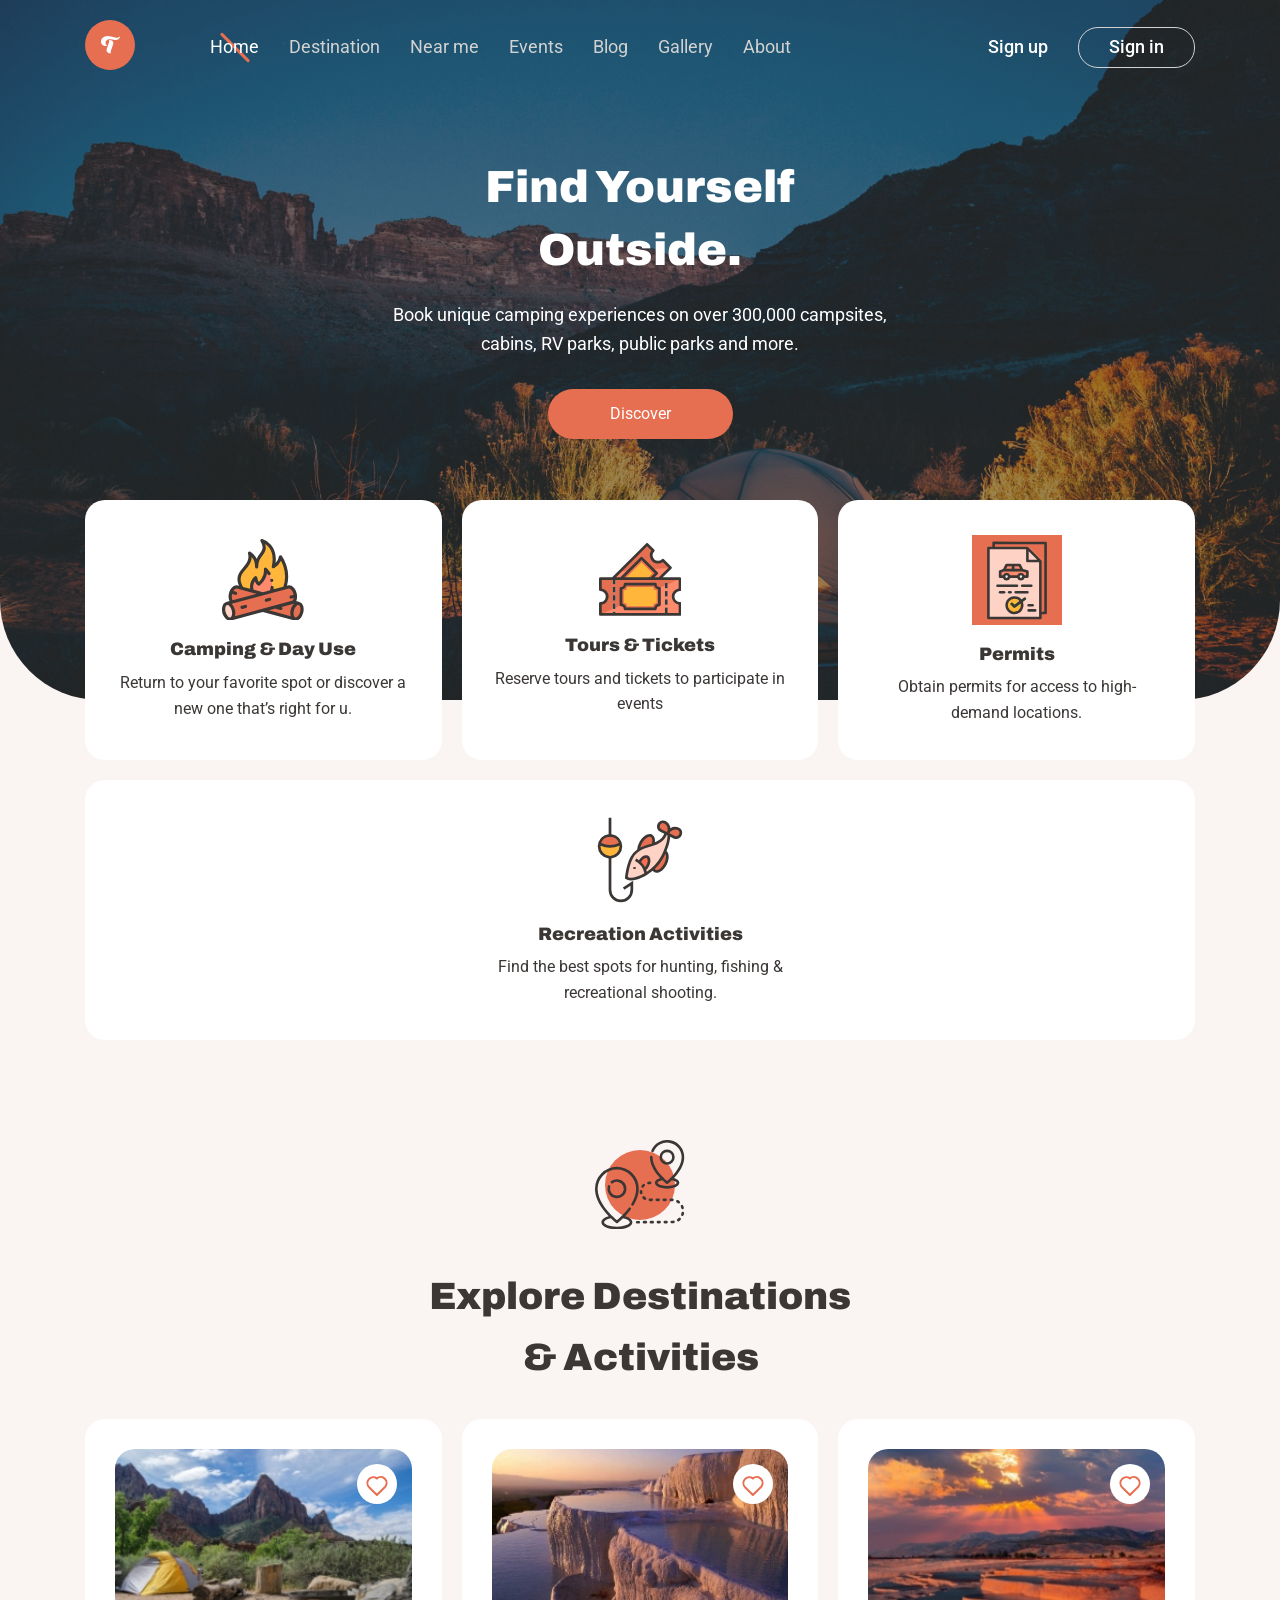
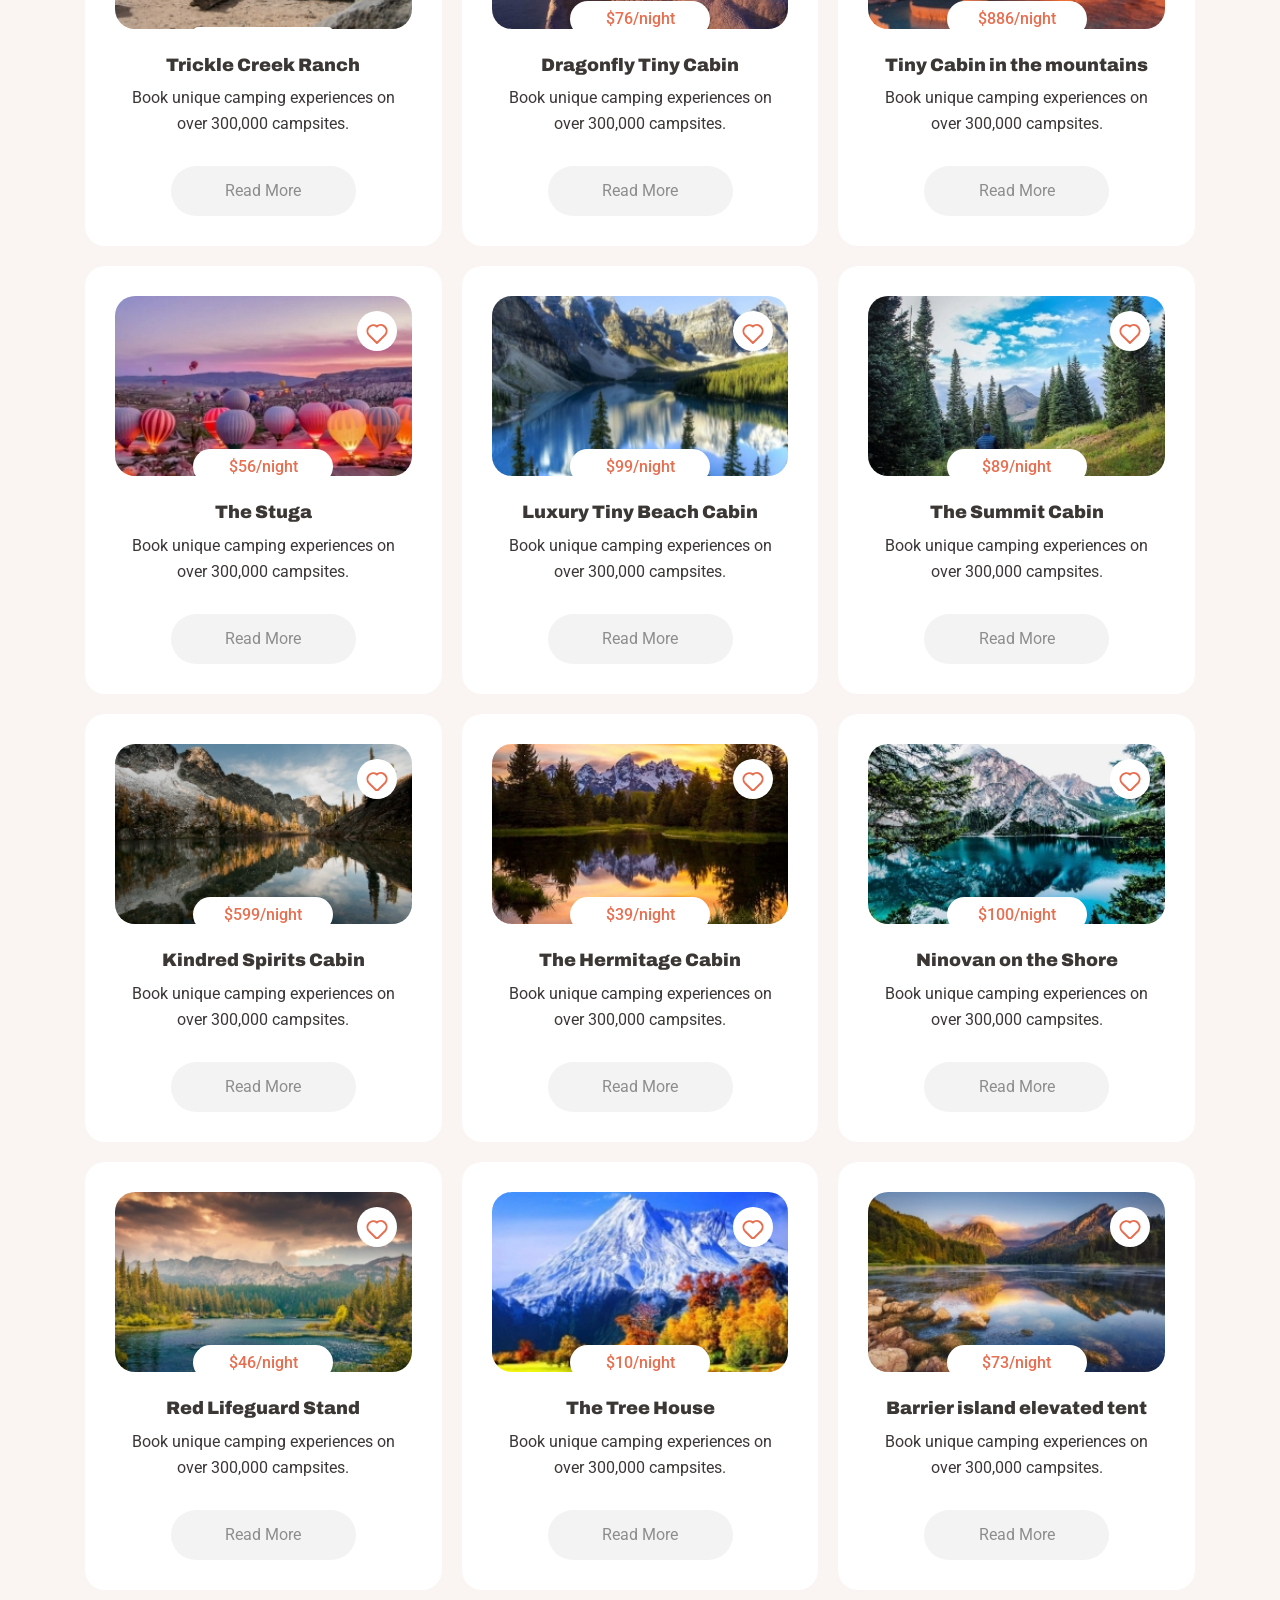
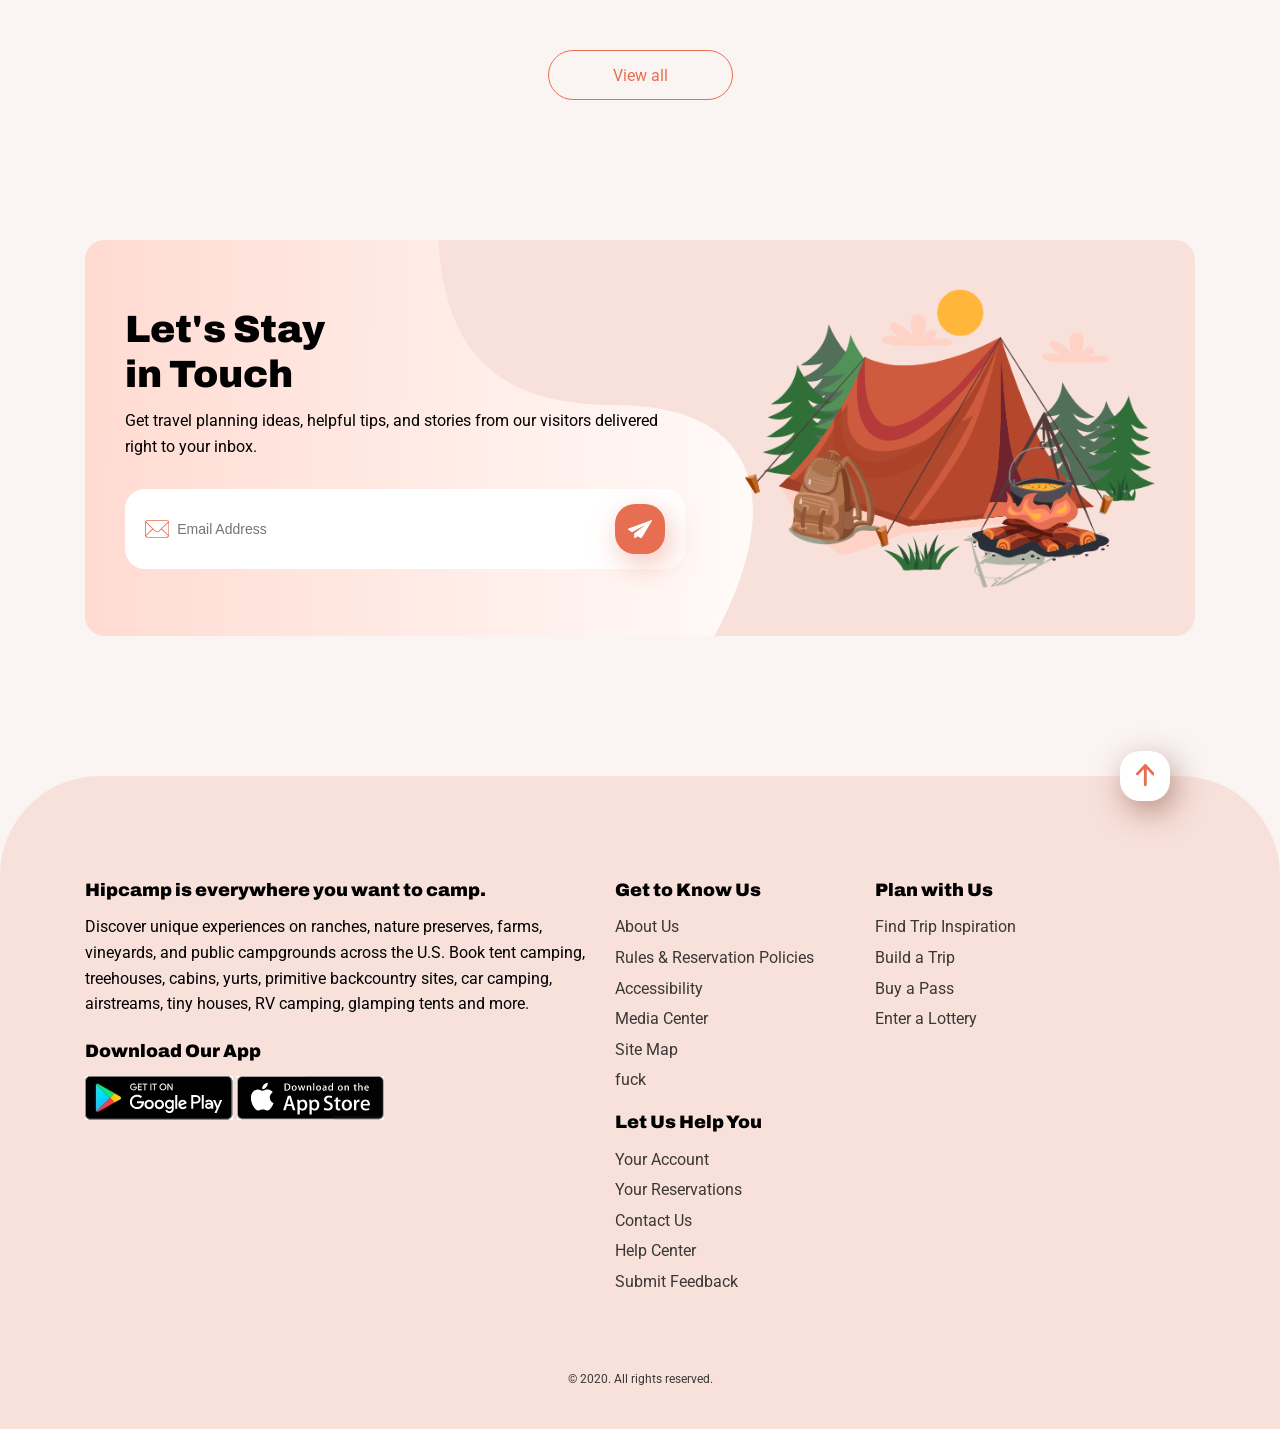
==== commit f8c3ba1b: "fixing logo" ====
--- a/index.html
+++ b/index.html
@@ -12,7 +12,10 @@
   <div class="container">
     <nav>
     <div class="nav__wraper">
-    <a href="#" class="logo"><img src="./images/Group 86.svg" alt="" class="logo__img"></a>
+    <a href="#" class="logo">
+      
+<svg xmlns="http://www.w3.org/2000/svg" width="50" height="50" viewBox="0 0 50 50"><g transform="translate(0 -0.266)"><circle cx="25" cy="25" r="25" transform="translate(0 0.266)" fill="#e76f51"/><path d="M18.962-15.292a4.18,4.18,0,0,1-.3,1.237A3.231,3.231,0,0,1,17.951-13a3.642,3.642,0,0,1-1.139.756,5.089,5.089,0,0,1-1.6.373,7.131,7.131,0,0,1-1.757-.059q-.854-.137-1.7-.314t-1.678-.324A6.871,6.871,0,0,0,8.4-12.661a5.757,5.757,0,0,0-1.394.294,3.813,3.813,0,0,0-1.217.677,3.266,3.266,0,0,0-.854,1.119,3.674,3.674,0,0,0-.324,1.6,3.04,3.04,0,0,0,.236,1.227,4.13,4.13,0,0,0,.54.923,3.008,3.008,0,0,0,.579.579q.275.2.353.177a6.332,6.332,0,0,1-2.748.2A4.347,4.347,0,0,1,1.53-6.762,4.028,4.028,0,0,1,.313-8.46a4.731,4.731,0,0,1-.275-2.2,5.461,5.461,0,0,1,.638-2.12,5.239,5.239,0,0,1,1.355-1.6,6.385,6.385,0,0,1,1.953-1.031,8.462,8.462,0,0,1,2.434-.412,10.11,10.11,0,0,1,2.365.2q1.148.236,2.248.55t2.13.6a10.79,10.79,0,0,0,2.022.363,5.8,5.8,0,0,0,1.934-.167A4.707,4.707,0,0,0,18.962-15.292ZM7.93-9.343q.039-.118.147-.471a3.866,3.866,0,0,0,.147-.756,2.423,2.423,0,0,0-.049-.785.807.807,0,0,0-.422-.559q.393.02.471.02h.51a4.481,4.481,0,0,1,2.13.53,3.007,3.007,0,0,1,1.129,1.129,2.883,2.883,0,0,1,.353,1.384,3.964,3.964,0,0,1-.2,1.3L9.971-1.118Q9.932-1,9.824-.647a3.866,3.866,0,0,0-.147.756,2.423,2.423,0,0,0,.049.785.807.807,0,0,0,.422.559q-.393-.02-.471-.02h-.51A4.481,4.481,0,0,1,7.037.9,3.007,3.007,0,0,1,5.908-.225a2.883,2.883,0,0,1-.353-1.384,3.964,3.964,0,0,1,.2-1.3Z" transform="translate(15.989 32.095)" fill="#fff"/></g></svg>
+    </a>
     
     
     
